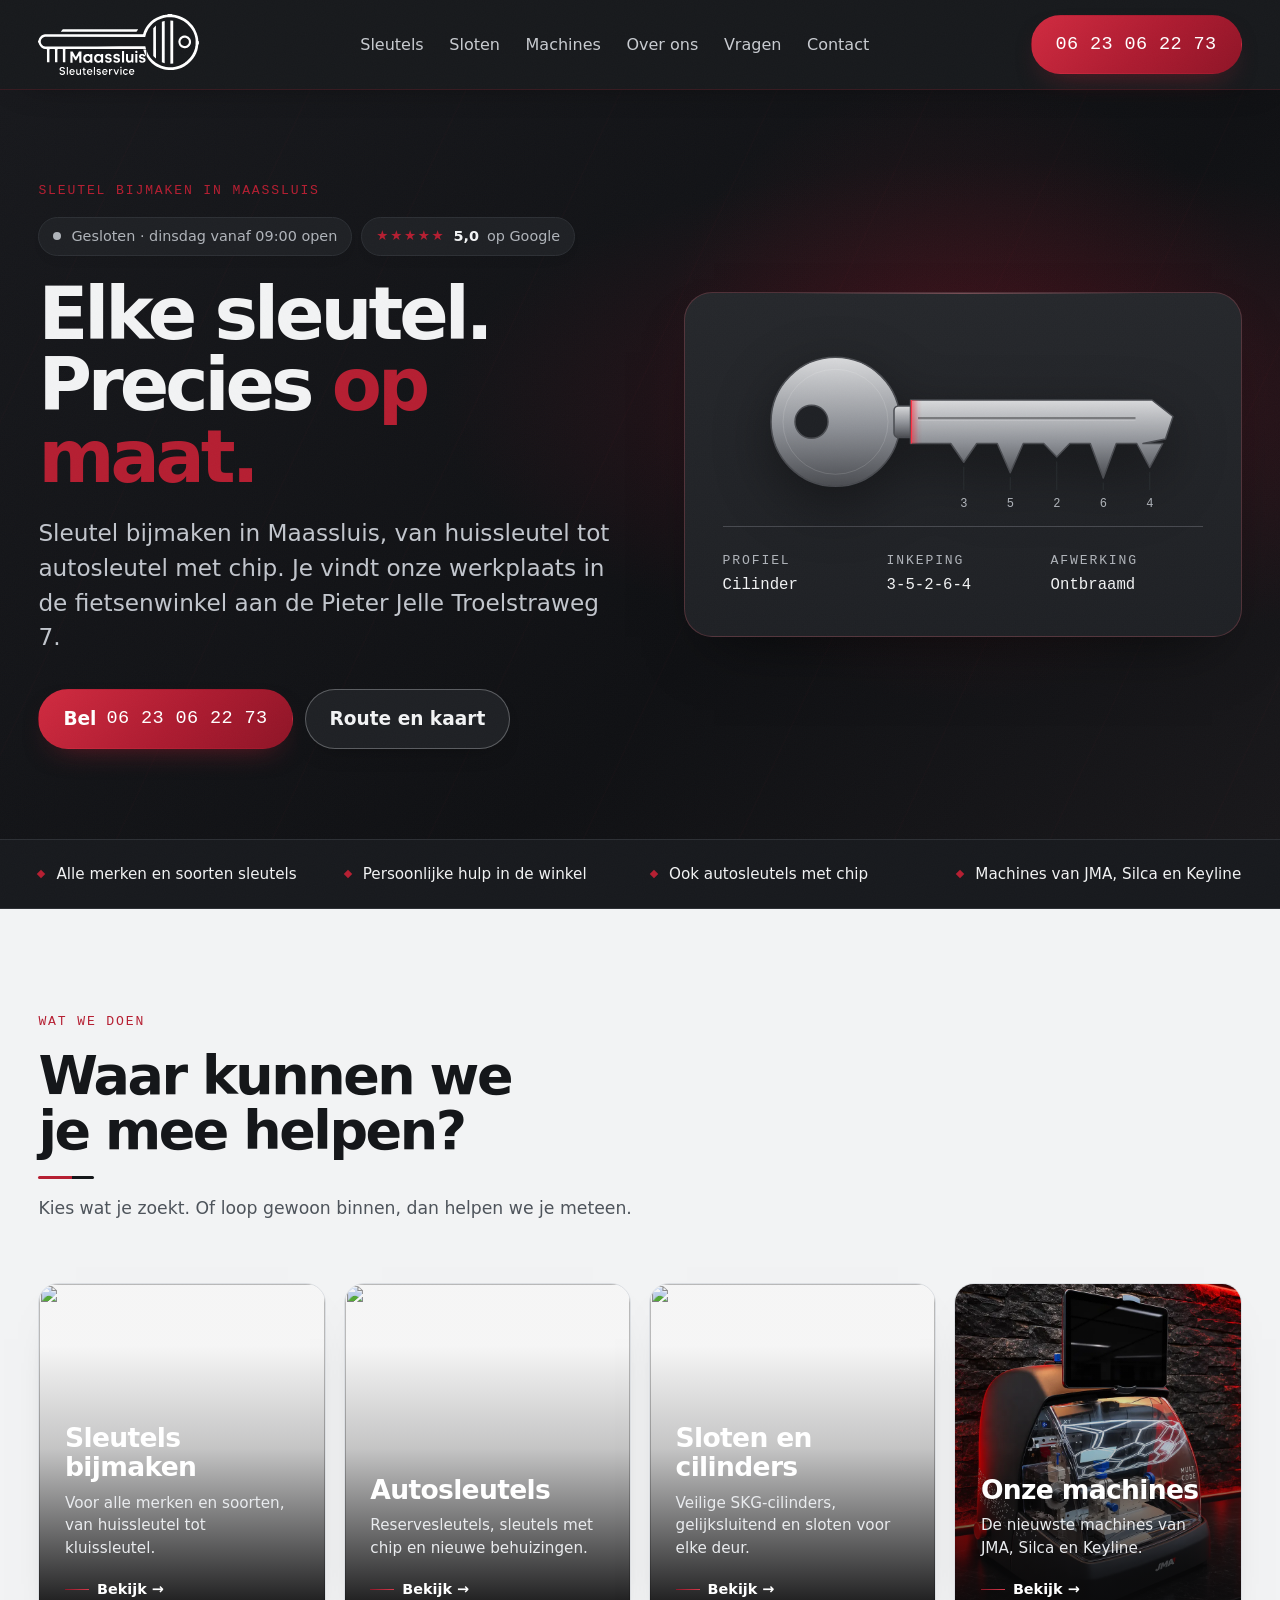
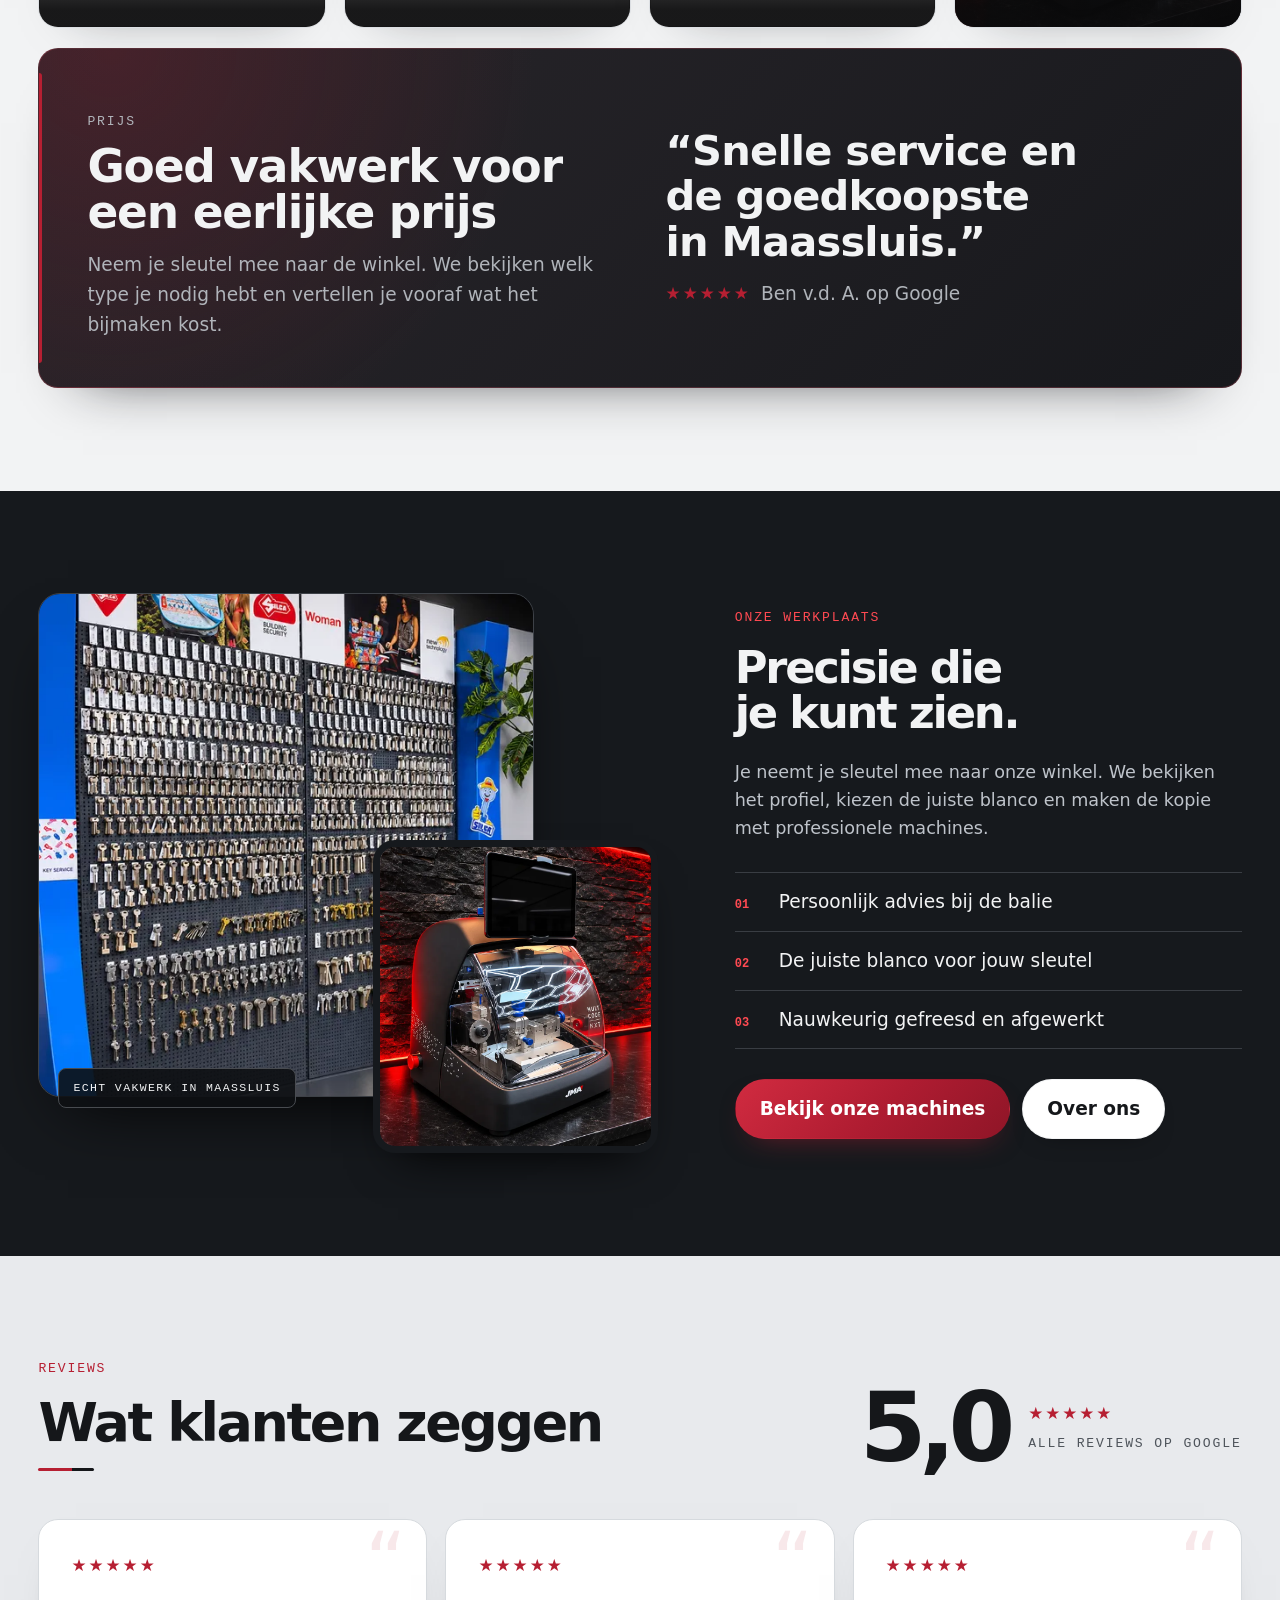
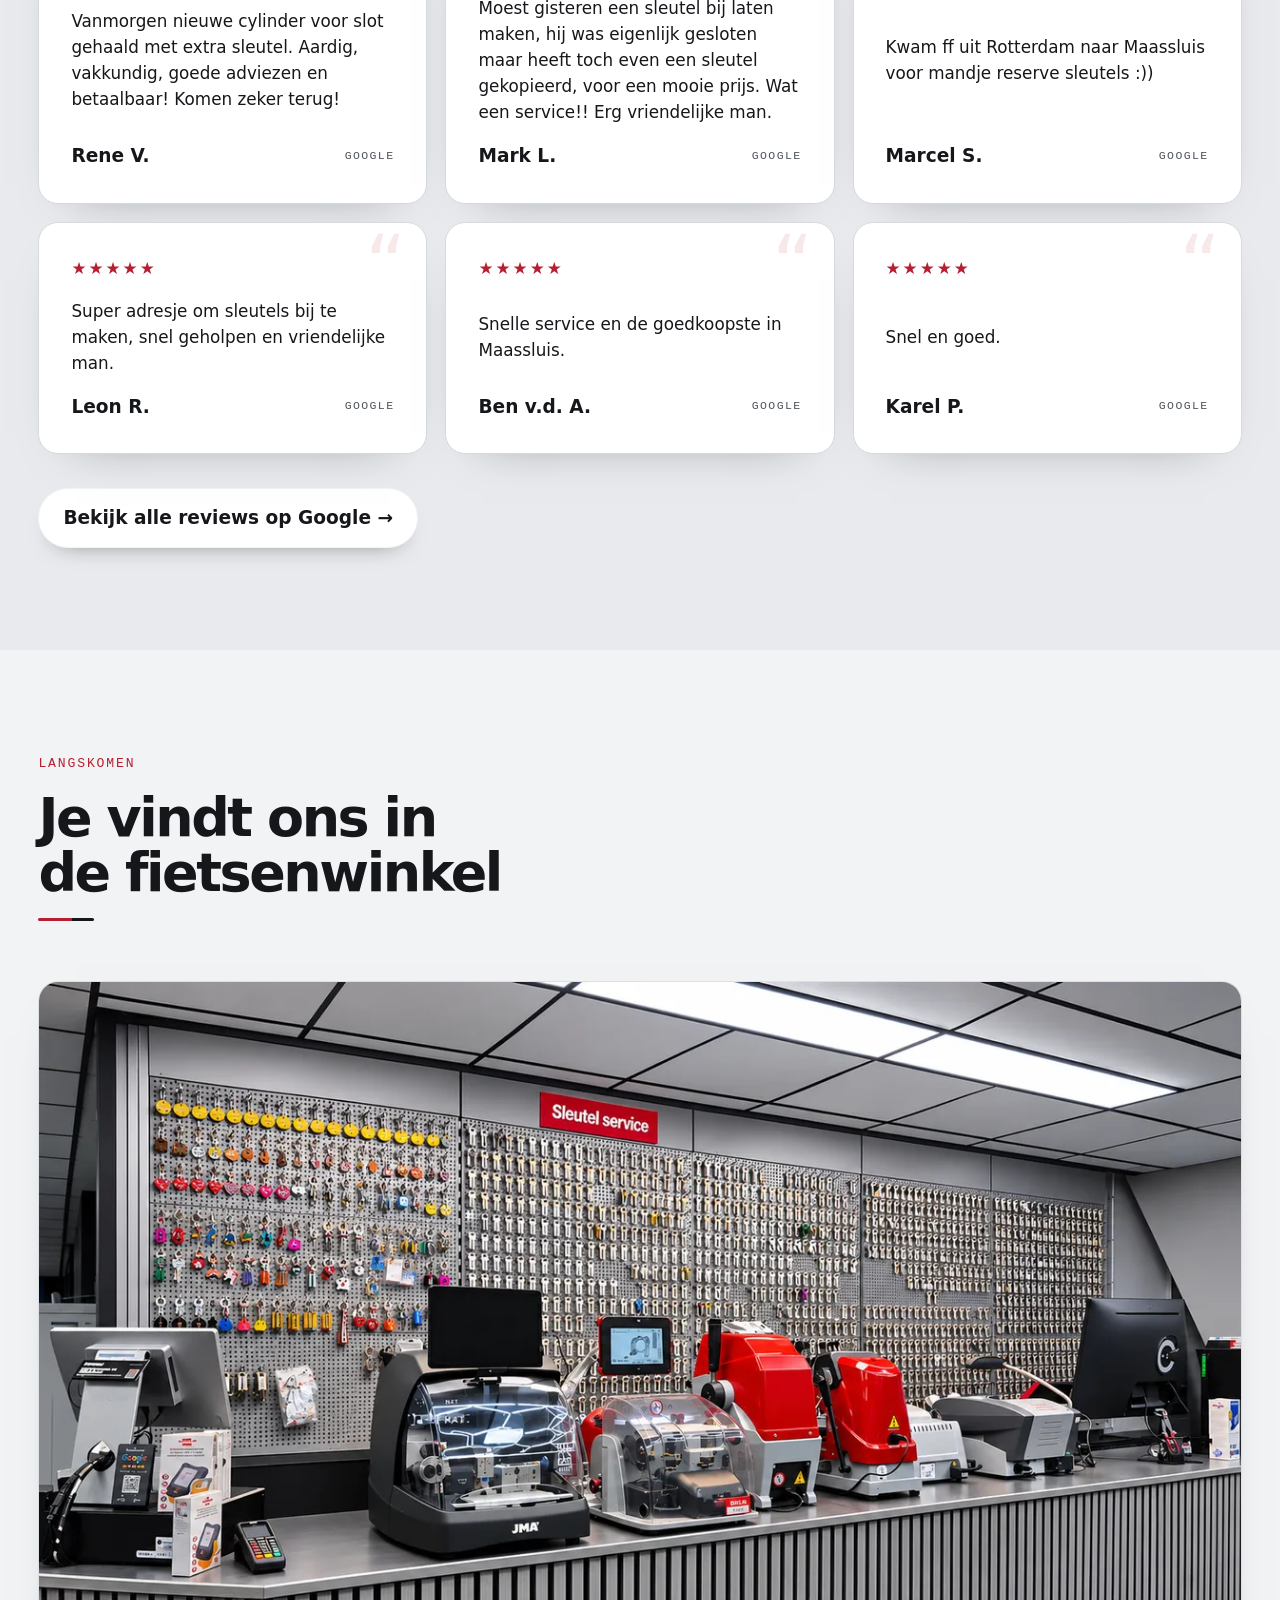
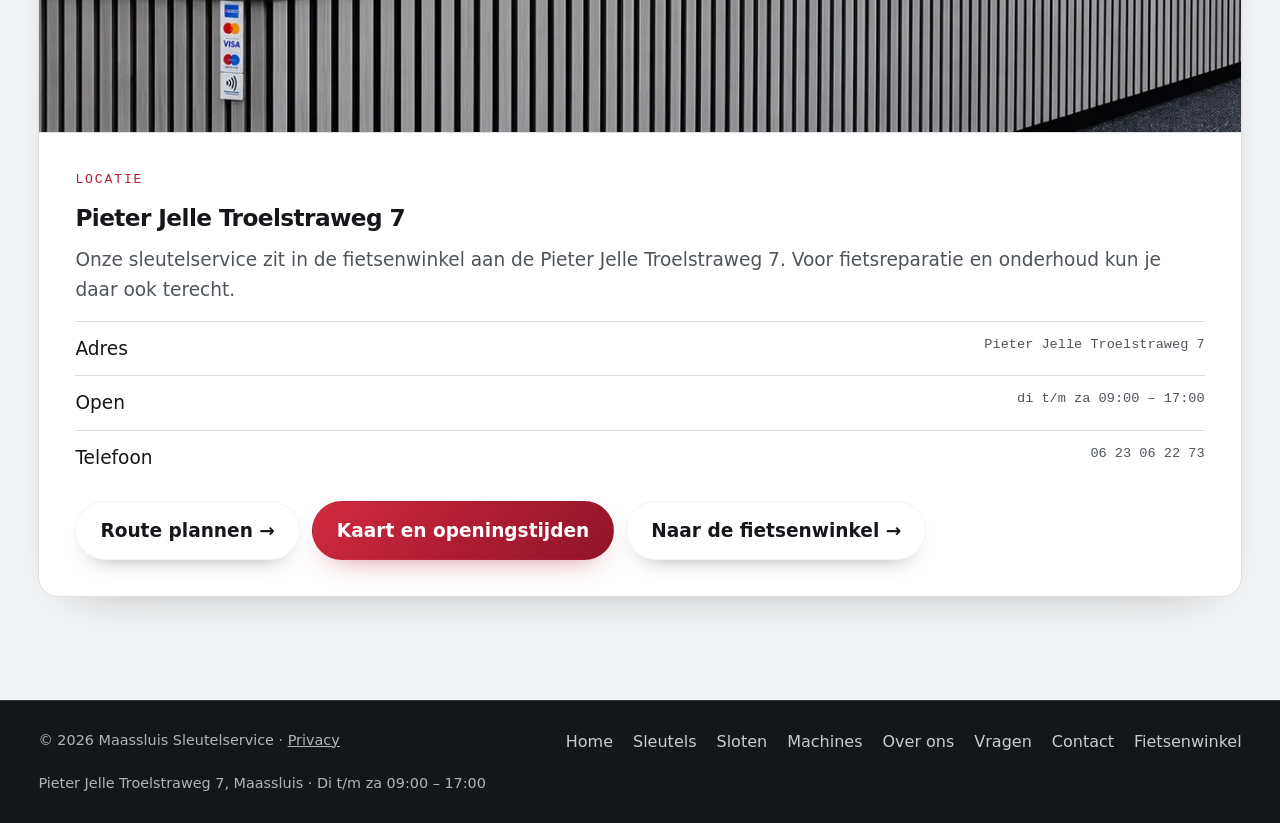
==== index.html @ de489870 "Restore red luxury branding for key service" ====
<!doctype html>
<html lang="nl">
<head>
<meta charset="utf-8">
<meta name="viewport" content="width=device-width, initial-scale=1, viewport-fit=cover">
<title>Sleutel bijmaken in Maassluis | Maassluis Sleutelservice</title>
<meta name="description" content="Sleutel bijmaken in Maassluis? Kom langs voor huis-, fiets- en autosleutels, sloten en cilinders. In de winkel aan de Pieter Jelle Troelstraweg 7, di t/m za 09:00–17:00.">
<link rel="canonical" href="https://maassluissleutelservice.nl/">
<meta name="theme-color" content="#17191d">
<meta http-equiv="Content-Security-Policy" content="default-src 'self'; script-src 'self'; style-src 'self' 'unsafe-inline'; img-src 'self' data:; font-src 'self'; frame-src https://www.google.com https://maps.google.com; connect-src 'self'; object-src 'none'; base-uri 'self'; form-action 'none'">
<meta name="referrer" content="strict-origin-when-cross-origin">
<meta property="og:type" content="website">
<meta property="og:locale" content="nl_NL">
<meta property="og:site_name" content="Maassluis Sleutelservice">
<meta property="og:title" content="Sleutel bijmaken in Maassluis | Maassluis Sleutelservice">
<meta property="og:description" content="Sleutel bijmaken in Maassluis? Kom langs voor huis-, fiets- en autosleutels, sloten en cilinders. In de winkel aan de Pieter Jelle Troelstraweg 7, di t/m za 09:00–17:00.">
<meta property="og:url" content="https://maassluissleutelservice.nl/">
<meta property="og:image" content="https://maassluissleutelservice.nl/assets/og.jpg">
<meta name="twitter:card" content="summary_large_image">
<link rel="icon" type="image/png" href="assets/icon.png">
<link rel="apple-touch-icon" href="assets/icon.png">
<link rel="preload" href="assets/logo-white.svg" as="image">
<link rel="stylesheet" href="fonts/fonts.css">
<style>
:root{padding-top:env(safe-area-inset-top,0px);padding-bottom:env(safe-area-inset-bottom,0px)}
body{margin:0}img{max-width:100%}[hidden]{display:none!important}
/* Layout: donkere showroom — zwart staal, één grote sleutel onder een rode laser als held, rood alleen als detail */
:root{
  --bg:#0a0a0b;          /* zwart */
  --surface:#16171a;     /* donkergrijs */
  --surface-2:#1d1f23;
  --ink:#f2f3f4;         /* wit */
  --muted:#a3a7ad;       /* grijs */
  --line:#2a2c30;
  --silver:#cfd2d6;      /* lichtgrijs */
  --silver-2:#e4e6e9;
  --red:#e8181e;         /* logo-rood */
  --red-glow:rgba(232,24,30,.45);
  --steel-1:#d9dadc; --steel-2:#8d9096; --steel-3:#4a4c51;
  --font-display:"Bricolage Grotesque", "Arial Narrow", system-ui, sans-serif;
  --font-body:"Figtree", system-ui, -apple-system, "Segoe UI", sans-serif;
  --font-mono:"IBM Plex Mono", ui-monospace, "SFMono-Regular", Menlo, monospace;
  --step-0:clamp(1rem,.96rem + .2vw,1.1rem);
  --step-1:clamp(1.2rem,1.1rem + .5vw,1.45rem);
  --step-2:clamp(1.8rem,1.4rem + 1.8vw,2.9rem);
  --step-3:clamp(2.7rem,1.6rem + 5vw,6rem);
  --radius:14px;
  color-scheme:dark;
}
*{box-sizing:border-box}
html{scroll-behavior:smooth}
body{background:var(--bg);color:var(--ink);font-family:var(--font-body);font-size:var(--step-0);line-height:1.6;-webkit-font-smoothing:antialiased}
/* fijne korrel over de hele pagina */
body::after{content:"";position:fixed;inset:0;pointer-events:none;z-index:20;opacity:.05;
  background-image:url("data:image/svg+xml,%3Csvg xmlns='http://www.w3.org/2000/svg' width='160' height='160'%3E%3Cfilter id='n'%3E%3CfeTurbulence type='fractalNoise' baseFrequency='.9' numOctaves='2' stitchTiles='stitch'/%3E%3C/filter%3E%3Crect width='100%25' height='100%25' filter='url(%23n)'/%3E%3C/svg%3E")}
.wrap{max-width:1200px;margin-inline:auto;padding-left:max(16px, env(safe-area-inset-left, 0px));padding-right:max(16px, env(safe-area-inset-right, 0px))}
h1,h2,h3{font-family:var(--font-display);line-height:1.02;text-wrap:balance;margin:0;letter-spacing:-.025em}
p{margin:0}
a{color:inherit}
.label{font-family:var(--font-mono);font-size:.76rem;letter-spacing:.14em;text-transform:uppercase;color:var(--muted)}
.label.red{color:var(--red)}
:focus-visible{outline:2px solid var(--red);outline-offset:3px;border-radius:4px}

/* header */
body::before{content:"";position:fixed;inset:0 0 auto;height:env(safe-area-inset-top, 0px);z-index:10;background:var(--bg)}
header{position:sticky;top:env(safe-area-inset-top, 0px);z-index:9;background:rgba(22,23,26,.86);backdrop-filter:blur(12px);border-bottom:1px solid var(--line)}
.bar{display:flex;align-items:center;justify-content:space-between;gap:16px;padding-block:14px}
.brand{display:flex;align-items:center;gap:12px;text-decoration:none;font-family:var(--font-display);font-weight:800;font-size:1.05rem;letter-spacing:-.01em}
.brand img{height:58px;width:auto;display:block}
@media (max-width:860px){ .brand img{height:46px} }
nav{display:flex;gap:30px;font-weight:500;font-size:.95rem}
nav a{text-decoration:none;color:var(--muted);transition:color .2s}
nav a:hover{color:var(--ink)}
.btn{display:inline-flex;align-items:center;gap:10px;padding:14px 24px;border-radius:999px;font-weight:600;text-decoration:none;border:1px solid transparent;transition:transform .2s ease, box-shadow .2s ease, border-color .2s}
.btn-red{background:var(--red);color:#fff;box-shadow:0 0 0 0 var(--red-glow)}
.btn-red:hover{transform:translateY(-1px);box-shadow:0 8px 30px -6px var(--red-glow)}
.btn-ghost{border-color:var(--line);color:var(--ink)}
.btn-ghost:hover{border-color:var(--ink)}
.phone{font-family:var(--font-mono);font-weight:500;letter-spacing:.02em}
nav a,.btn{white-space:nowrap}
@media (max-width:1100px){ nav{gap:20px;font-size:.9rem} }
@media (max-width:1000px){ nav{display:none} }
@media (max-width:860px){ .bar .btn{display:none} }

/* open/gesloten status */
.status{display:inline-flex;align-items:center;gap:10px;padding:7px 14px;border:1px solid var(--line);border-radius:999px;font-size:.9rem;color:var(--muted);background:var(--surface)}
.status .dot{width:8px;height:8px;border-radius:50%;background:var(--muted)}
.status.open .dot{background:#3ecf6e;box-shadow:0 0 10px rgba(62,207,110,.7)}
.status.open b{color:var(--ink);font-weight:600}

/* hero */
.hero{position:relative;overflow:hidden;padding-block:clamp(48px,7vw,96px) clamp(48px,7vw,96px)}
.hero::before{content:"";position:absolute;inset:-20% -10% auto auto;width:70%;height:120%;pointer-events:none;
  background:radial-gradient(closest-side, rgba(211,32,47,.16), transparent 70%)}
.hero-grid{position:relative;display:grid;grid-template-columns:1fr 1.05fr;gap:clamp(32px,5vw,64px);align-items:center}
.hero h1{font-size:var(--step-3);font-weight:800;margin-top:22px}
.hero h1 .red{color:var(--red)}
.hero h1 .outline{color:transparent;-webkit-text-stroke:1.5px var(--ink)}
.hero p.lead{margin-top:24px;max-width:46ch;color:var(--muted);font-size:var(--step-1);line-height:1.5}
.actions{display:flex;flex-wrap:wrap;gap:12px;margin-top:34px}
.key-stage{position:relative;border-radius:24px;padding:clamp(18px,3vw,32px);min-width:0;
  background:linear-gradient(180deg,var(--surface-2),var(--surface));border:1px solid var(--line)}
.key-stage svg{width:100%;height:auto;display:block}
.key-meta{display:grid;grid-template-columns:repeat(3,1fr);gap:12px;border-top:1px solid var(--line);padding-top:16px;margin-top:8px}
.key-meta div{min-width:0}
.key-meta b{display:block;font-family:var(--font-mono);font-weight:500;font-variant-numeric:tabular-nums;font-size:.98rem}
@media (max-width:1100px){ .hero-grid{grid-template-columns:1fr} }

/* laser */
@media (prefers-reduced-motion:no-preference){
  .laser{animation:sweep 3.6s cubic-bezier(.6,0,.4,1) infinite alternate}
  @keyframes sweep{from{transform:translateX(0)}to{transform:translateX(330px)}}
}

/* marquee-strip */
.strip{border-block:1px solid var(--line);background:var(--surface);overflow:hidden}
.strip ul{list-style:none;margin:0;padding-block:18px;display:grid;grid-template-columns:repeat(auto-fit,minmax(220px,1fr));gap:12px 32px}
.strip li{display:flex;align-items:center;gap:12px;font-weight:500}
.strip li::before{content:"";width:6px;height:6px;background:var(--red);transform:rotate(45deg)}

/* secties */
section.block{padding-block:clamp(72px,10vw,128px)}
section[id],main{scroll-margin-top:80px}
.skip{position:absolute;left:-9999px;top:8px;z-index:30;background:var(--red);color:#fff;padding:10px 16px;border-radius:8px}
.skip:focus{left:max(16px, env(safe-area-inset-left, 0px))}
.chips{display:flex;flex-wrap:wrap;gap:10px}
.chip-rating{display:inline-flex;align-items:center;gap:8px;padding:7px 14px;border:1px solid var(--line);border-radius:999px;font-size:.9rem;color:var(--muted);background:var(--surface);text-decoration:none}
.chip-rating .stars{font-size:.85rem}
.chip-rating b{color:var(--ink);font-weight:600}
.service .body{align-content:start}
.service .shot{display:block;width:100%;height:auto;max-width:100%;aspect-ratio:16/10;object-fit:cover;border-bottom:1px solid var(--line)}
.head{display:grid;gap:16px;max-width:680px;margin-bottom:clamp(36px,5vw,60px)}
.head h2{font-size:var(--step-2);font-weight:800}
.head p{color:var(--muted);max-width:56ch}

.services{display:grid;grid-template-columns:1fr 1fr;gap:20px}
.service{position:relative;background:var(--surface);border:1px solid var(--line);border-radius:var(--radius);overflow:hidden;display:flex;flex-direction:column;min-width:0;transition:border-color .3s}
.service:hover{border-color:#3a3a40}
.service .photo{aspect-ratio:16/10}
.service .body{padding:clamp(24px,3vw,36px);display:grid;gap:16px}
.service h3{font-size:var(--step-1);font-weight:800}
.service ul{list-style:none;margin:0;padding:0;display:grid}
.service li{display:flex;justify-content:space-between;gap:16px;padding-block:12px;border-top:1px solid var(--line)}
.service li span:last-child{font-family:var(--font-mono);font-size:.85rem;color:var(--muted);white-space:nowrap}
@media (max-width:860px){ .services{grid-template-columns:1fr} }

/* fotoplekken */
.photo{position:relative;max-width:100%;display:grid;place-items:center;
  background:repeating-linear-gradient(135deg, transparent 0 16px, rgba(211,32,47,.07) 16px 17px), linear-gradient(160deg,#1c1c20,#111113)}
.photo span{font-family:var(--font-mono);font-size:.72rem;letter-spacing:.14em;text-transform:uppercase;color:var(--muted);background:var(--bg);padding:7px 12px;border-radius:6px;border:1px solid var(--line)}

/* werkwijze */
.steps-wrap{border-block:1px solid var(--line)}
.steps{list-style:none;margin:0;padding:0;display:grid;grid-template-columns:repeat(4,1fr);border-top:1px solid var(--line)}
.steps li{padding:28px 24px 8px 0;display:grid;gap:12px;align-content:start;min-width:0;position:relative}
.steps li::before{content:"";position:absolute;top:-1px;left:0;width:36px;height:2px;background:var(--red)}
.steps .n{font-family:var(--font-display);font-weight:800;font-size:2.4rem;line-height:1;color:transparent;-webkit-text-stroke:1px var(--silver)}
.steps h3{font-size:1.2rem;font-weight:600}
.steps p{color:var(--muted);font-size:.97rem}
@media (max-width:920px){ .steps{grid-template-columns:1fr 1fr} }
@media (max-width:520px){ .steps{grid-template-columns:1fr} }

/* autosleutels */
.auto{margin-top:20px;display:grid;grid-template-columns:1fr 1fr;gap:clamp(24px,4vw,56px);align-items:center;padding:clamp(26px,4vw,48px);border-radius:var(--radius);border:1px solid var(--line);
  background:radial-gradient(120% 140% at 100% 0%, rgba(232,24,30,.16), transparent 55%), var(--surface)}
.auto h3{font-size:var(--step-2);font-weight:800;margin-top:12px}
.auto p{color:var(--muted);margin-top:14px;max-width:46ch}
.auto ul{list-style:none;margin:0;padding:0;display:grid;min-width:0}
.auto li{display:flex;justify-content:space-between;gap:16px;padding-block:13px;border-top:1px solid var(--line)}
.auto li span:last-child{font-family:var(--font-mono);font-size:.85rem;color:var(--muted);white-space:nowrap}
@media (max-width:860px){ .auto{grid-template-columns:1fr} }

/* vragen */
.faq{display:grid;grid-template-columns:1fr 1fr;gap:0 48px;border-top:1px solid var(--line)}
.faq div{padding-block:26px;border-bottom:1px solid var(--line);display:grid;gap:10px;align-content:start;min-width:0}
.faq h3{font-size:1.15rem;font-weight:600;letter-spacing:-.01em}
.faq p{color:var(--muted)}
@media (max-width:860px){ .faq{grid-template-columns:1fr} }

/* soorten */
.kinds{display:grid;grid-template-columns:repeat(3,1fr);gap:16px}
.kind{position:relative;margin:0;border-radius:var(--radius);overflow:hidden;border:1px solid var(--line);background:var(--surface);aspect-ratio:4/5;max-width:100%;min-width:0}
.kind img{position:absolute;inset:0;width:100%;height:100%;object-fit:cover;transition:transform .6s ease}
.kind.kind-white img{object-fit:contain;background:var(--silver-2);padding:12% 12% 38%}
.kind:hover img{transform:scale(1.04)}
.kind::after{content:"";position:absolute;inset:0;background:linear-gradient(180deg, transparent 40%, rgba(10,10,11,.92) 85%)}
.kind figcaption{position:absolute;left:0;right:0;bottom:0;z-index:1;padding:22px;display:grid;gap:6px}
.kind h3{font-size:1.3rem;font-weight:800}
.kind p{color:#d3d6da;font-size:.95rem;line-height:1.5}
@media (max-width:920px){ .kinds{grid-template-columns:1fr 1fr} }
@media (max-width:520px){ .kinds{grid-template-columns:1fr} }

.sub{font-size:1.25rem;font-weight:800;margin:clamp(28px,4vw,44px) 0 16px}
.tiles{display:grid;grid-template-columns:repeat(4,1fr);gap:14px}
.tile{margin:0;border:1px solid var(--line);border-radius:var(--radius);overflow:hidden;background:var(--surface);display:flex;flex-direction:column;min-width:0;transition:border-color .3s, transform .3s}
.tile:hover{border-color:var(--red);transform:translateY(-3px)}
.tile .ph{position:relative;overflow:hidden;background:var(--silver-2);aspect-ratio:4/3;max-width:100%}
.tile .ph img{position:absolute;inset:8%;width:84%;height:84%;object-fit:contain;mix-blend-mode:multiply}
.tile figcaption{padding:16px 18px 18px;display:grid;gap:6px}
.tile h4{margin:0;font-family:var(--font-display);font-size:1.05rem;font-weight:800;letter-spacing:-.01em}
.tile p{color:var(--muted);font-size:.9rem;line-height:1.45}
.carbrands{color:var(--muted);margin-top:14px}
.kinds.two{grid-template-columns:1fr;margin-top:clamp(28px,4vw,44px)}
.kinds.two .kind{aspect-ratio:21/8}
.kinds.two .kind img{object-position:50% 60%}
@media (max-width:920px){ .tiles{grid-template-columns:1fr 1fr} }
@media (max-width:600px){ .kinds.two{grid-template-columns:1fr} .kinds.two .kind{aspect-ratio:4/3} }

/* sloten */
.info3{display:grid;grid-template-columns:repeat(3,1fr);gap:16px}
.info3>div{background:var(--surface);border:1px solid var(--line);border-radius:var(--radius);padding:clamp(22px,3vw,30px);display:grid;gap:10px;align-content:start;min-width:0}
.info3 h3{font-size:1.35rem;font-weight:800}
.info3 p:not(.label){color:var(--muted);font-size:.97rem}
@media (max-width:920px){ .info3{grid-template-columns:1fr} }

/* afwisseling zwart / donkergrijs, met lichtgrijs en rood als accent */
.g{--bg:#16171a;--surface:#202226;--line:#30333a;background:var(--bg)}
.strip.g{border-color:var(--line)}
.strip li{color:var(--silver)}
.g .tile,.g .review,.g .kind,.g .faq div{border-color:var(--line)}
.head h2::after{content:"";display:block;width:56px;height:3px;margin-top:18px;background:linear-gradient(90deg,var(--red) 0 60%,var(--silver) 60% 100%);border-radius:2px}
footer{background:var(--bg)}

/* merken */
.brands{margin-top:20px;display:grid;grid-template-columns:1fr 1fr;gap:clamp(24px,4vw,56px);align-items:center;padding:clamp(26px,4vw,48px);border-radius:var(--radius);border:1px solid var(--line);background:var(--surface)}
.brands h3{font-size:var(--step-2);font-weight:800;margin-top:12px}
.brands p{color:var(--muted);margin-top:14px;max-width:48ch}
.brands ul{list-style:none;margin:0;padding:0;display:flex;flex-wrap:wrap;gap:10px;min-width:0}
.brands li{padding:9px 16px;border-radius:999px;font-family:var(--font-display);font-weight:600;letter-spacing:-.01em;background:var(--silver);color:#121416}
.brands li:last-child{background:transparent;color:var(--muted);border:1px dashed var(--muted)}
@media (max-width:860px){ .brands{grid-template-columns:1fr} }

/* prijs */
.price{margin-top:20px;display:grid;grid-template-columns:1fr 1fr;gap:clamp(24px,4vw,56px);align-items:center;padding:clamp(26px,4vw,48px);border-radius:var(--radius);border:1px solid var(--red);background:linear-gradient(135deg, rgba(232,24,30,.14), transparent 60%), var(--surface)}
.price h3{font-size:var(--step-2);font-weight:800;margin-top:12px}
.price p{color:var(--muted);margin-top:14px;max-width:46ch}
.price figure{margin:0;display:grid;gap:14px}
.price blockquote{margin:0;font-family:var(--font-display);font-weight:800;font-size:clamp(1.6rem,1.1rem + 2vw,2.6rem);line-height:1.1;letter-spacing:-.02em;text-wrap:balance}
.price figcaption{color:var(--muted);display:flex;gap:10px;align-items:center}
@media (max-width:860px){ .price{grid-template-columns:1fr} }

/* over ons */
.about{display:grid;grid-template-columns:1fr 1.3fr;gap:clamp(28px,5vw,72px);align-items:start}
.about-text{display:grid;gap:16px;color:#d3d6da;font-size:1.08rem;max-width:62ch}
.facts{grid-column:1 / -1;margin:clamp(12px,2vw,24px) 0 0;display:grid;grid-template-columns:repeat(3,1fr);border-top:1px solid var(--line)}
.facts div{padding:24px 24px 0 0;display:grid;gap:4px;min-width:0}
.facts dt{font-family:var(--font-mono);font-size:.76rem;letter-spacing:.14em;text-transform:uppercase;color:var(--red)}
.facts dd{margin:0;font-family:var(--font-display);font-weight:800;font-size:clamp(2rem,1.4rem + 2.4vw,3.4rem);line-height:1;letter-spacing:-.03em}
.facts dd.sub{font-family:var(--font-body);font-weight:400;font-size:.95rem;color:var(--muted);letter-spacing:0}
@media (max-width:860px){ .about{grid-template-columns:1fr} .facts{grid-template-columns:1fr} }

/* machines */
.machines{display:grid;grid-template-columns:repeat(4,1fr);gap:16px}
.machine{margin:0;background:var(--surface);border:1px solid var(--line);border-radius:var(--radius);overflow:hidden;display:flex;flex-direction:column;min-width:0;transition:border-color .3s, transform .3s}
.machine:hover{border-color:var(--red);transform:translateY(-3px)}
.machine img{display:block;width:100%;height:auto;max-width:100%;aspect-ratio:4/5;object-fit:cover}
.machine figcaption{padding:20px 20px 22px;display:grid;gap:8px}
.machine h3{font-size:1.15rem;font-weight:800}
.machine p{color:var(--muted);font-size:.95rem;line-height:1.5}
@media (max-width:1000px){ .machines{grid-template-columns:1fr 1fr} }
@media (max-width:480px){ .machines{grid-template-columns:1fr} }

/* machines + werkplaats (oud) */
.gallery{display:grid;grid-template-columns:2fr 1fr;grid-template-rows:1fr 1fr;gap:16px;height:clamp(340px,50vw,600px)}
.gallery .photo{border-radius:var(--radius);height:100%;border:1px solid var(--line)}
.gallery .photo:first-child{grid-row:1 / 3}
.machine-note{display:flex;flex-wrap:wrap;gap:12px 40px;margin-top:28px;padding-top:22px;border-top:1px solid var(--line)}
.machine-note div{display:grid;gap:4px}
.machine-note b{font-family:var(--font-display);font-weight:600;font-size:1.1rem}
@media (max-width:640px){ .gallery{grid-template-columns:1fr;grid-template-rows:none;height:auto} .gallery .photo{aspect-ratio:4/3;height:auto} .gallery .photo:first-child{grid-row:auto} }

/* reviews */
.reviews-top{display:flex;flex-wrap:wrap;align-items:end;justify-content:space-between;gap:24px;margin-bottom:clamp(32px,4vw,48px)}
.score{display:flex;align-items:center;gap:20px}
.score .num{font-family:var(--font-display);font-weight:800;font-size:clamp(3.5rem,2rem + 6vw,6rem);line-height:.9;letter-spacing:-.04em}
.stars{color:var(--red);letter-spacing:.12em;font-size:1.05rem}
.reviews{display:grid;grid-template-columns:repeat(3,1fr);gap:16px}
.review{background:var(--surface);border:1px solid var(--line);border-radius:var(--radius);padding:26px;display:grid;gap:16px;align-content:space-between;min-width:0}
.review blockquote{margin:0;font-size:1.05rem;line-height:1.55}
.review footer{border:0;display:flex;justify-content:space-between;align-items:center;gap:12px}
.review cite{font-style:normal;font-weight:600}
.review .src{font-family:var(--font-mono);font-size:.72rem;letter-spacing:.12em;text-transform:uppercase;color:var(--muted)}
@media (max-width:920px){ .reviews{grid-template-columns:1fr 1fr} }
@media (max-width:600px){ .reviews{grid-template-columns:1fr} }

/* kaart */
.map{position:relative;margin-top:20px;border-radius:var(--radius);overflow:hidden;border:1px solid var(--line);height:clamp(300px,40vw,440px);max-width:100%;background:#111113}
.map svg.art{position:absolute;inset:0;width:100%;height:100%}
.map iframe{position:absolute;inset:0;width:100%;height:100%;border:0;filter:invert(.92) hue-rotate(180deg) grayscale(.6) contrast(.9)}
.map .overlay{position:absolute;left:20px;bottom:20px;right:20px;display:flex;flex-wrap:wrap;align-items:center;justify-content:space-between;gap:14px;padding:16px 18px;border-radius:12px;background:rgba(10,10,11,.86);backdrop-filter:blur(8px);border:1px solid var(--line)}
.map .overlay b{display:block;font-family:var(--font-display);font-size:1.1rem}
.map .overlay small{color:var(--muted)}
.map.loaded .overlay,.map.loaded svg.art{display:none}

/* contact */
.contact{display:grid;grid-template-columns:1.2fr 1fr;gap:20px}
.panel{background:var(--surface);border:1px solid var(--line);border-radius:var(--radius);padding:clamp(26px,3.5vw,42px);display:grid;gap:24px;align-content:start;min-width:0}
.panel h3{font-size:var(--step-2);font-weight:800}
.row{display:grid;gap:4px}
.row .v{font-size:var(--step-1);font-weight:600}
.row .v.mono{font-family:var(--font-mono);font-weight:500}
.hours{width:100%;border-collapse:collapse;font-variant-numeric:tabular-nums}
.hours td{padding-block:11px;border-top:1px solid var(--line)}
.hours td:last-child{text-align:right;font-family:var(--font-mono);font-size:.92rem}
.hours tr.closed td{color:var(--muted)}
.hours tr.today td:first-child{color:var(--red);font-weight:600}
@media (max-width:860px){ .contact{grid-template-columns:1fr} }

/* grote slotregel */
.big{padding-block:clamp(56px,8vw,96px);border-top:1px solid var(--line);overflow:hidden}
.big p{font-family:var(--font-display);font-weight:800;font-size:clamp(2.2rem,1rem + 6vw,6.5rem);line-height:.95;letter-spacing:-.035em;text-wrap:balance}
.big p span{color:var(--red)}

footer{border-top:1px solid var(--line)}
footer .wrap{padding-block:28px 100px;display:flex;flex-wrap:wrap;gap:12px 32px;justify-content:space-between;color:var(--muted);font-size:.9rem}
@media (min-width:861px){ footer .wrap{padding-block:28px} }

/* mobiele belbalk */
.callbar{display:none}
@media (max-width:860px){
  .callbar{display:flex;position:fixed;left:0;right:0;bottom:0;z-index:9;gap:10px;
    padding:12px max(16px, env(safe-area-inset-right, 0px)) calc(12px + env(safe-area-inset-bottom, 0px)) max(16px, env(safe-area-inset-left, 0px));
    background:rgba(10,10,11,.9);backdrop-filter:blur(12px);border-top:1px solid var(--line)}
  .callbar .btn{flex:1;justify-content:center}
}
@media (prefers-reduced-motion:reduce){ *{transition:none!important;animation:none!important} html{scroll-behavior:auto} }

/* meerdere pagina's */
nav a.on{color:var(--ink);box-shadow:inset 0 -2px 0 var(--red);padding-bottom:4px}
.head h1{font-size:clamp(2.4rem,1.5rem + 3.6vw,4.4rem);font-weight:800}
.head h1::after{content:"";display:block;width:56px;height:3px;margin-top:20px;background:linear-gradient(90deg,var(--red) 0 60%,var(--silver) 60% 100%);border-radius:2px}
.crumbs{font-family:var(--font-mono);font-size:.76rem;letter-spacing:.12em;text-transform:uppercase;color:var(--muted)}
.crumbs a{color:var(--muted);text-decoration:none}.crumbs a:hover{color:var(--ink)}
.kinds.four{grid-template-columns:repeat(4,1fr)}
.kinds a{color:inherit;text-decoration:none;display:block}
.kinds a .kind{height:100%}
.kind .go{display:inline-flex;gap:8px;margin-top:8px;color:var(--red);font-weight:600}
@media (max-width:1000px){ .kinds.four{grid-template-columns:1fr 1fr} }
@media (max-width:520px){ .kinds.four{grid-template-columns:1fr} }
.teaser{display:grid;grid-template-columns:1.2fr 1fr;gap:20px}
@media (max-width:860px){ .teaser{grid-template-columns:1fr} }
.footnav{display:flex;flex-wrap:wrap;gap:8px 20px}
.footnav a{color:var(--muted);text-decoration:none}.footnav a:hover{color:var(--ink)}
.map{margin-top:0}

/* menu op telefoon */
.mnav{display:none;position:static}
.mnav summary{list-style:none;cursor:pointer;display:inline-flex;align-items:center;gap:10px;padding:11px 16px;border:1px solid var(--line);border-radius:999px;font-weight:600;color:var(--ink);background:var(--surface)}
.mnav summary::-webkit-details-marker{display:none}
.mnav summary i{display:grid;gap:4px;width:18px}
.mnav summary i b{display:block;height:2px;background:var(--ink);border-radius:2px}
.mnav summary i b:nth-child(2){background:var(--red)}
.mnav[open] summary{border-color:var(--red)}
.mnav-panel{position:absolute;left:0;right:0;top:100%;background:var(--surface);border-bottom:1px solid var(--line);box-shadow:0 20px 40px rgba(0,0,0,.5);
  padding:8px max(16px, env(safe-area-inset-right, 0px)) 18px max(16px, env(safe-area-inset-left, 0px));display:grid}
.mnav-panel a{display:flex;justify-content:space-between;align-items:center;padding:16px 4px;border-bottom:1px solid var(--line);color:var(--ink);text-decoration:none;font-family:var(--font-display);font-weight:800;font-size:1.35rem;letter-spacing:-.01em}
.mnav-panel a::after{content:"→";color:var(--red);font-family:var(--font-body)}
.mnav-panel a.on{color:var(--red);box-shadow:none;padding-bottom:16px}
.mnav-panel .btn{margin-top:16px;justify-content:center;font-size:1rem;font-family:var(--font-body);font-weight:600;border:0}
.mnav-panel .btn::after{content:none}
@media (max-width:1000px){ .mnav{display:block} }
header{position:sticky}

/* ===== licht thema: helder, rustig en goed leesbaar ===== */
:root{--bg:#f6f7f8;--surface:#ffffff;--surface-2:#eef0f2;--ink:#15171a;--muted:#4e545b;--line:#dcdfe3;--silver:#c3c8ce;--silver-2:#eceef0;
  --step-0:clamp(1.06rem,1rem + .25vw,1.16rem);color-scheme:light}
body::after{opacity:.02}
header{background:rgba(255,255,255,.95);box-shadow:0 1px 0 var(--line)}
nav{font-size:1rem}
nav a{color:#3b4046}
.label{font-size:.82rem}
.g{--bg:#eceef1;--surface:#ffffff;--line:#d6dade}
.strip li{color:var(--ink)}
.head h2::after,.head h1::after{background:linear-gradient(90deg,var(--red) 0 60%,var(--ink) 60% 100%)}
.hero h1 .outline{color:var(--ink);-webkit-text-stroke:0}
.hero::before{background:radial-gradient(closest-side, rgba(232,24,30,.09), transparent 70%)}
.key-stage{background:linear-gradient(180deg,#ffffff,#eef0f2)}
.steps .n{-webkit-text-stroke:1.2px #8a9097}
.about-text{color:var(--ink)}
.service:hover{border-color:#b9bec4}
.kind figcaption{color:#fff}
.kind p{color:#e9ebee}
.tile,.service,.review,.panel,.info3>div,.machine,.auto,.brands,.price,.key-stage,.status,.chip-rating{box-shadow:0 1px 2px rgba(20,24,28,.05),0 6px 18px -10px rgba(20,24,28,.12)}
.tile p,.facts dd.sub,.steps p,.info3 p:not(.label){font-size:1rem}
.btn-ghost{border-color:#c3c8ce;background:var(--surface)}
.price{background:linear-gradient(135deg, rgba(232,24,30,.06), transparent 60%), var(--surface)}
.auto{background:radial-gradient(120% 140% at 100% 0%, rgba(232,24,30,.06), transparent 55%), var(--surface)}
.brands li{background:var(--silver-2)}
.map .overlay{color:#fff}
.map .overlay small{color:#c9cdd2}
.map iframe{filter:none}
.callbar{background:rgba(255,255,255,.97)}
.mnav-panel{box-shadow:0 20px 40px rgba(20,24,28,.15)}
.mnav summary i b{background:var(--ink)}
.dark{--bg:#16181b;--surface:#1f2125;--ink:#f2f3f4;--muted:#b0b4ba;--line:#2d3035;background:var(--bg);color:var(--ink)}
.review footer{background:none}
.dark .head h2::after{background:linear-gradient(90deg,var(--red) 0 60%,var(--ink) 60% 100%)}

/* ===== donkere accenten ===== */
body::before{background:#16181b}
header.dark{background:rgba(22,24,27,.97);box-shadow:none;border-bottom:1px solid #2d3035}
.dark nav a{color:#c9ccd1}
.dark nav a:hover,.dark nav a.on{color:#fff}
.dark .mnav summary i b{background:#fff}
.dark .mnav summary i b:nth-child(2){background:var(--red)}
.hero.dark{--surface-2:#26282c}
.hero.dark .key-stage{background:linear-gradient(180deg,var(--surface-2),var(--surface));box-shadow:0 30px 60px -30px rgba(0,0,0,.6)}
.hero.dark::before{background:radial-gradient(closest-side, rgba(232,24,30,.2), transparent 70%)}
.strip.dark{border-color:#2d3035}
.strip.dark li{color:var(--ink)}
.price.dark{border-color:var(--red)}
.price.dark p,.price.dark figcaption{color:var(--muted)}
.tile figcaption,.machine figcaption{background:#16181b;color:#f2f3f4;flex:1}
.tile p,.machine p{color:#b8bcc2}
.tile h4,.machine h3{color:#fff}
.tile,.machine{border-color:#16181b}
.info3>div{border-top:3px solid var(--red)}
.steps-wrap.dark{border:0}
</style>
<link rel="stylesheet" href="assets/polish.css?v=20261119-red">
</head>
<body>

<a class="skip" href="#inhoud">Naar de inhoud</a>
<header class="dark">
  <div class="wrap bar">
    <a class="brand" href="/" aria-label="Maassluis Sleutelservice, naar de homepage">
      <img src="assets/logo-white.svg" alt="Maassluis Sleutelservice" width="316" height="120">
    </a>
    <nav aria-label="Hoofdmenu">
      <a href="/sleutels.html">Sleutels</a>
      <a href="/sloten.html">Sloten</a>
      <a href="/machines.html">Machines</a>
      <a href="/over-ons.html">Over ons</a>
      <a href="/vragen.html">Vragen</a>
      <a href="/contact.html">Contact</a>
    </nav>
    <details class="mnav"><summary aria-label="Menu openen"><i><b></b><b></b><b></b></i>Menu</summary><nav class="mnav-panel" aria-label="Menu"><a href="/" class="on" aria-current="page">Home</a><a href="/sleutels.html">Sleutels</a><a href="/sloten.html">Sloten</a><a href="/machines.html">Machines</a><a href="/over-ons.html">Over ons</a><a href="/vragen.html">Vragen</a><a href="/contact.html">Contact</a></nav></details>
    <a class="btn btn-red" href="tel:+31623062273"><span class="phone">06 23 06 22 73</span></a>
  </div>
</header>

<main id="inhoud">
  <section class="hero dark">
    <div class="wrap hero-grid">
      <div>
        <p class="label red" style="margin-bottom:16px">Sleutel bijmaken in Maassluis</p>
        <div class="chips">
          <span class="status" id="status"><span class="dot"></span><span id="status-text">Di t/m za 09:00 – 17:00</span></span>
          <a class="chip-rating" href="#reviews"><span class="stars" aria-hidden="true">★★★★★</span><b>5,0</b> op Google</a>
        </div>
        <h1>Elke sleutel.<br><span class="outline">Precies</span> <span class="red">op maat.</span></h1>
        <p class="lead">Sleutel bijmaken in Maassluis, van huissleutel tot autosleutel met chip. Je vindt onze werkplaats in de fietsenwinkel aan de Pieter Jelle Troelstraweg 7.</p>
        <div class="actions">
          <a class="btn btn-red" href="tel:+31623062273">Bel <span class="phone">06 23 06 22 73</span></a>
          <a class="btn btn-ghost" href="/contact.html">Route en kaart</a>
        </div>
      </div>

      <figure class="key-stage" style="margin:0">
        <svg id="key" viewBox="0 0 640 250" role="img" aria-label="Sleutel met inkepingspatroon 3-5-2-6-4 onder een rode laser"></svg>
        <div class="key-meta">
          <div><span class="label">Profiel</span><b>Cilinder</b></div>
          <div><span class="label">Inkeping</span><b>3-5-2-6-4</b></div>
          <div><span class="label">Afwerking</span><b>Ontbraamd</b></div>
        </div>
      </figure>
    </div>
  </section>

  <div class="strip dark">
    <ul class="wrap">
      <li>Alle merken en soorten sleutels</li>
      <li>Persoonlijke hulp in de winkel</li>
      <li>Ook autosleutels met chip</li>
      <li>Machines van JMA, Silca en Keyline</li>
    </ul>
  </div>

  <section class="block" id="aanbod">
    <div class="wrap">
      <div class="head">
        <p class="label red">Wat we doen</p>
        <h2>Waar kunnen we je mee helpen?</h2>
        <p>Kies wat je zoekt. Of loop gewoon binnen, dan helpen we je meteen.</p>
      </div>
      <div class="kinds four">
        <a href="/sleutels.html"><figure class="kind"><img src="assets/ext/woonsleutels.jpg" alt="" loading="lazy"><figcaption><h3>Sleutels bijmaken</h3><p>Voor alle merken en soorten, van huissleutel tot kluissleutel.</p><span class="go">Bekijk →</span></figcaption></figure></a>
        <a href="/sleutels.html#autosleutels"><figure class="kind"><img src="assets/ext/autosleutels.jpg" alt="" loading="lazy"><figcaption><h3>Autosleutels</h3><p>Reservesleutels, sleutels met chip en nieuwe behuizingen.</p><span class="go">Bekijk →</span></figcaption></figure></a>
        <a href="/sloten.html"><figure class="kind"><img src="assets/ext/speciaal.jpg" alt="" loading="lazy"><figcaption><h3>Sloten en cilinders</h3><p>Veilige SKG-cilinders, gelijksluitend en sloten voor elke deur.</p><span class="go">Bekijk →</span></figcaption></figure></a>
        <a href="/machines.html"><figure class="kind"><img src="assets/jma.webp" alt="" loading="lazy"><figcaption><h3>Onze machines</h3><p>De nieuwste machines van JMA, Silca en Keyline.</p><span class="go">Bekijk →</span></figcaption></figure></a>
      </div>
      <div class="price dark">
        <div>
          <p class="label red">Prijs</p>
          <h3>Goed vakwerk voor een eerlijke prijs</h3>
          <p>Neem je sleutel mee naar de winkel. We bekijken welk type je nodig hebt en vertellen je vooraf wat het bijmaken kost.</p>
        </div>
        <figure>
          <blockquote>&ldquo;Snelle service en de goedkoopste in Maassluis.&rdquo;</blockquote>
          <figcaption><span class="stars" aria-label="5 sterren">★★★★★</span> Ben v.d. A. op Google</figcaption>
        </figure>
      </div>
    </div>
  </section>

  <section class="block atelier" id="vakmanschap">
    <div class="wrap atelier-grid">
      <div class="atelier-visual">
        <img class="atelier-main" src="assets/sleutelwand.webp" alt="Sleutelwand met honderden sleutelblanco's in onze winkel" loading="lazy" width="563" height="1000">
        <img class="atelier-inset" src="assets/jma.webp" alt="Professionele JMA-sleutelmachine aan onze balie" loading="lazy" width="1000" height="1094">
        <span class="atelier-tag">Echt vakwerk in Maassluis</span>
      </div>
      <div class="atelier-copy">
        <p class="label red">Onze werkplaats</p>
        <h2>Precisie die je kunt zien.</h2>
        <p>Je neemt je sleutel mee naar onze winkel. We bekijken het profiel, kiezen de juiste blanco en maken de kopie met professionele machines.</p>
        <ol class="atelier-points">
          <li><b>01</b><span>Persoonlijk advies bij de balie</span></li>
          <li><b>02</b><span>De juiste blanco voor jouw sleutel</span></li>
          <li><b>03</b><span>Nauwkeurig gefreesd en afgewerkt</span></li>
        </ol>
        <div class="actions"><a class="btn btn-red" href="/machines.html">Bekijk onze machines</a><a class="btn btn-ghost" href="/over-ons.html">Over ons</a></div>
      </div>
    </div>
  </section>

  <section class="block g" id="reviews">
    <div class="wrap">
      <div class="reviews-top">
        <div class="head" style="margin-bottom:0">
          <p class="label red">Reviews</p>
          <h2>Wat klanten zeggen</h2>
        </div>
        <div class="score">
          <span class="num">5,0</span>
          <div><div class="stars" aria-label="5 van 5 sterren">★★★★★</div><span class="label">Alle reviews op Google</span></div>
        </div>
      </div>
      <div class="reviews">
        <figure class="review" style="margin:0"><div class="stars" aria-label="5 sterren">★★★★★</div><blockquote>Vanmorgen nieuwe cylinder voor slot gehaald met extra sleutel. Aardig, vakkundig, goede adviezen en betaalbaar! Komen zeker terug!</blockquote><footer><cite>Rene V.</cite><span class="src">Google</span></footer></figure>
        <figure class="review" style="margin:0"><div class="stars" aria-label="5 sterren">★★★★★</div><blockquote>Moest gisteren een sleutel bij laten maken, hij was eigenlijk gesloten maar heeft toch even een sleutel gekopieerd, voor een mooie prijs. Wat een service!! Erg vriendelijke man.</blockquote><footer><cite>Mark L.</cite><span class="src">Google</span></footer></figure>
        <figure class="review" style="margin:0"><div class="stars" aria-label="5 sterren">★★★★★</div><blockquote>Kwam ff uit Rotterdam naar Maassluis voor mandje reserve sleutels :))</blockquote><footer><cite>Marcel S.</cite><span class="src">Google</span></footer></figure>
        <figure class="review" style="margin:0"><div class="stars" aria-label="5 sterren">★★★★★</div><blockquote>Super adresje om sleutels bij te maken, snel geholpen en vriendelijke man.</blockquote><footer><cite>Leon R.</cite><span class="src">Google</span></footer></figure>
        <figure class="review" style="margin:0"><div class="stars" aria-label="5 sterren">★★★★★</div><blockquote>Snelle service en de goedkoopste in Maassluis.</blockquote><footer><cite>Ben v.d. A.</cite><span class="src">Google</span></footer></figure>
        <figure class="review" style="margin:0"><div class="stars" aria-label="5 sterren">★★★★★</div><blockquote>Snel en goed.</blockquote><footer><cite>Karel P.</cite><span class="src">Google</span></footer></figure>
      </div>
      <div class="actions"><a class="btn btn-ghost" href="https://www.google.com/search?q=Maassluis+Sleutelservice" target="_blank" rel="noopener">Bekijk alle reviews op Google →</a></div>
    </div>
  </section>

  <section class="block" id="bezoek">
    <div class="wrap">
      <div class="head">
        <p class="label red">Langskomen</p>
        <h2>Je vindt ons in de fietsenwinkel</h2>
      </div>
      <div class="teaser" style="grid-template-columns:1fr">
        <article class="service" style="margin:0">
          <img class="shot" src="assets/balie.webp" alt="De sleutelbalie met alle sleutelmachines" loading="lazy" width="1400" height="788">
          <div class="body">
            <p class="label red">Locatie</p>
            <h3>Pieter Jelle Troelstraweg 7</h3>
            <p style="color:var(--muted)">Onze sleutelservice zit in de fietsenwinkel aan de Pieter Jelle Troelstraweg 7. Voor fietsreparatie en onderhoud kun je daar ook terecht.</p>
            <ul>
              <li><span>Adres</span><span>Pieter Jelle Troelstraweg 7</span></li>
              <li><span>Open</span><span>di t/m za 09:00 – 17:00</span></li>
              <li><span>Telefoon</span><span>06 23 06 22 73</span></li>
            </ul>
            <div class="actions" style="margin-top:0"><a class="btn btn-ghost" href="https://www.google.com/maps/search/?api=1&amp;query=Pieter+Jelle+Troelstraweg+7+Maassluis" target="_blank" rel="noopener">Route plannen →</a><a class="btn btn-red" href="/contact.html">Kaart en openingstijden</a><a class="btn btn-ghost" href="https://www.defietsonderdelen.nl" target="_blank" rel="noopener">Naar de fietsenwinkel →</a></div>
          </div>
        </article>
      </div>
    </div>
  </section>

</main>

<footer class="dark">
  <div class="wrap">
    <span>© 2026 Maassluis Sleutelservice · <a href="/privacy.html">Privacy</a></span>
    <nav class="footnav" aria-label="Menu onderaan"><a href="/">Home</a><a href="/sleutels.html">Sleutels</a><a href="/sloten.html">Sloten</a><a href="/machines.html">Machines</a><a href="/over-ons.html">Over ons</a><a href="/vragen.html">Vragen</a><a href="/contact.html">Contact</a><a href="https://www.defietsonderdelen.nl" target="_blank" rel="noopener">Fietsenwinkel</a></nav>
    <span>Pieter Jelle Troelstraweg 7, Maassluis · Di t/m za 09:00 – 17:00</span>
  </div>
</footer>

<script type="application/ld+json">
{"@context":"https://schema.org","@type":"Locksmith","name":"Maassluis Sleutelservice","url":"https://maassluissleutelservice.nl/","telephone":"+31623062273",
"address":{"@type":"PostalAddress","streetAddress":"Pieter Jelle Troelstraweg 7","addressLocality":"Maassluis","addressCountry":"NL"},
"openingHoursSpecification":[{"@type":"OpeningHoursSpecification","dayOfWeek":["Tuesday","Wednesday","Thursday","Friday","Saturday"],"opens":"09:00","closes":"17:00"}],
"description":"Sleutels bijmaken voor alle merken en soorten in Maassluis, ook autosleutels met chip. Verkoop van sloten en SKG-cilinders.",
"areaServed":["Maassluis","Vlaardingen","Maasland","Schiedam","Rotterdam"],"paymentAccepted":"Pin, contactloos"}
</script>
<div class="callbar">
  <a class="btn btn-red" href="tel:+31623062273">Bel direct</a>
  <a class="btn btn-ghost" href="/contact.html">Route</a>
</div>

<script src="assets/site.js"></script>
</body>
</html>
---- fonts/fonts.css ----
/* Lettertypes worden bij het online zetten op deze site zelf gezet (geen Google Fonts, geen tracking). */
@font-face{font-family:"Bricolage Grotesque";font-style:normal;font-weight:200 800;font-display:swap;src:url("bricolage-grotesque-latin-wght-normal.woff2") format("woff2")}
@font-face{font-family:"Figtree";font-style:normal;font-weight:400;font-display:swap;src:url("figtree-latin-400-normal.woff2") format("woff2")}
@font-face{font-family:"Figtree";font-style:normal;font-weight:500;font-display:swap;src:url("figtree-latin-500-normal.woff2") format("woff2")}
@font-face{font-family:"Figtree";font-style:normal;font-weight:600;font-display:swap;src:url("figtree-latin-600-normal.woff2") format("woff2")}
@font-face{font-family:"IBM Plex Mono";font-style:normal;font-weight:400;font-display:swap;src:url("ibm-plex-mono-latin-400-normal.woff2") format("woff2")}
@font-face{font-family:"IBM Plex Mono";font-style:normal;font-weight:500;font-display:swap;src:url("ibm-plex-mono-latin-500-normal.woff2") format("woff2")}
---- assets/polish.css ----
/* A consistent finish across the service pages. The original palette and key animation stay intact. */
:root{--radius:20px}
body{background:#f2f3f4}
.wrap{max-width:1280px;padding-left:max(clamp(18px,3vw,44px),env(safe-area-inset-left,0px));padding-right:max(clamp(18px,3vw,44px),env(safe-area-inset-right,0px))}
header.dark{background:rgba(17,19,22,.94);backdrop-filter:blur(18px) saturate(140%)}
.bar{min-height:88px}
.brand img{height:61px}
header nav{gap:clamp(16px,2vw,30px)}
header nav a{position:relative;transition:color .25s ease}
header nav a::after{content:"";position:absolute;left:0;right:100%;bottom:-9px;height:2px;background:var(--red);transition:right .25s ease}
header nav a:hover::after,header nav a.on::after{right:0}
header nav a.on{box-shadow:none;padding-bottom:0}
.btn{min-height:52px;justify-content:center;box-shadow:0 12px 24px -18px rgba(0,0,0,.55)}
.btn-red{background:linear-gradient(135deg,#f12b35,#d9101c);box-shadow:0 12px 30px -17px rgba(232,24,30,.7)}
.btn-red:hover{box-shadow:0 16px 36px -13px rgba(232,24,30,.55)}
.btn-ghost:hover{transform:translateY(-1px)}
.hero.dark{isolation:isolate;background:radial-gradient(ellipse at 78% 45%,rgba(113,18,26,.23),transparent 42%),linear-gradient(135deg,#17191c,#101114 62%,#19191c)}
.hero.dark::after,.pagehero.dark::after{content:"";position:absolute;inset:0;z-index:-1;pointer-events:none;opacity:.34;background:repeating-linear-gradient(115deg,transparent 0 139px,rgba(255,255,255,.025) 140px 141px)}
.hero-grid{gap:clamp(40px,5vw,80px);grid-template-columns:minmax(0,1fr) minmax(0,.96fr)}
.hero h1{font-size:clamp(3.6rem,5.7vw,5.7rem);line-height:.98;letter-spacing:-.055em}
.hero p.lead{color:#c2c6cd;max-width:42ch}
.hero .chips{gap:9px}
.key-stage{border-color:#3b3e44;border-radius:28px;padding:clamp(20px,3.2vw,38px);background:linear-gradient(145deg,rgba(75,78,84,.35),rgba(24,26,30,.9));box-shadow:0 34px 75px -35px rgba(0,0,0,.85)}
.key-stage::before{content:"";position:absolute;inset:0 18% auto;height:1px;background:linear-gradient(90deg,transparent,rgba(255,255,255,.45),transparent)}
.key-stage svg{filter:drop-shadow(0 18px 24px rgba(0,0,0,.28))}
.key-meta{border-color:#484a50}
.strip.dark{background:#181a1e}
.strip ul{gap:16px 22px;padding-block:22px}
.strip li{font-size:.95rem;color:#e5e6e9}
section.block{padding-block:clamp(76px,8vw,118px)}
.head{max-width:760px}
.head h2{font-size:clamp(2rem,1.45rem + 2.4vw,3.4rem);letter-spacing:-.045em}
.head p:not(.label):not(.crumbs){font-size:1.08rem}
.kinds,.tiles,.machines,.reviews,.info3{gap:18px}
.kind,.service,.tile,.machine,.review,.panel,.info3>div{border-radius:20px;box-shadow:0 18px 48px -38px rgba(17,20,25,.55)}
.kind{aspect-ratio:4/4.8}
.kind::after{background:linear-gradient(180deg,rgba(10,10,11,.04) 18%,rgba(10,10,11,.24) 48%,rgba(10,10,11,.94) 95%)}
.kind figcaption{padding:clamp(20px,2vw,30px);gap:10px}
.kind h3{font-size:clamp(1.35rem,1.1rem + .7vw,1.7rem);line-height:1.1}
.kind .go{color:#fff;font-size:.9rem;align-items:center}
.kind .go::before{content:"";display:block;width:24px;height:1px;background:var(--red)}
.kinds a .kind{transition:transform .35s ease,box-shadow .35s ease}
.kinds a:hover .kind{transform:translateY(-5px);box-shadow:0 24px 52px -28px rgba(0,0,0,.45)}
.kinds a:hover .kind img{transform:scale(1.075)}
.tile,.machine{transition:transform .35s ease,border-color .35s ease,box-shadow .35s ease}
.tile:hover,.machine:hover{transform:translateY(-5px);box-shadow:0 22px 42px -25px rgba(17,20,25,.34)}
.tile .ph{background:linear-gradient(145deg,#fbfbfc,#e9ebee)}
.tile figcaption{padding:20px 21px 23px}
.tile h4{font-size:1.1rem}
.machine img{transition:transform .6s ease}
.machine:hover img{transform:scale(1.035)}
.machine figcaption{padding:23px}
.service .shot{transition:filter .4s ease}
.service:hover .shot{filter:contrast(1.05) saturate(1.04)}
.price.dark{border:1px solid #454046;background:radial-gradient(circle at 6% 0%,rgba(232,24,30,.22),transparent 36%),linear-gradient(135deg,#25262b,#17191d);box-shadow:0 30px 55px -45px rgba(18,19,23,.9)}
.price.dark::before{content:"";position:absolute;left:0;top:24px;bottom:24px;width:3px;border-radius:0 3px 3px 0;background:var(--red)}
.price{position:relative;overflow:hidden}
.g{background:#e8eaed}
.reviews{align-items:stretch}
.review{border-color:#d8dce0;padding:clamp(22px,2.5vw,32px);position:relative}
.review::before{content:"“";position:absolute;right:20px;top:2px;font-family:var(--font-display);font-size:5rem;line-height:1;color:rgba(232,24,30,.09);pointer-events:none}
.review blockquote{position:relative}
.score .num{letter-spacing:-.075em}
.pagehero.dark{position:relative;isolation:isolate;background:radial-gradient(circle at 85% 70%,rgba(130,20,31,.28),transparent 35%),linear-gradient(135deg,#17191d,#111316);padding-block:clamp(64px,6vw,92px)}
.pagehero .head{margin-bottom:0}
.pagehero .head h1{max-width:17ch;font-size:clamp(2.7rem,4.5vw,4.8rem);letter-spacing:-.05em}
.pagehero .head>p:last-child{max-width:58ch;color:#c1c5cb}
.pagehero .crumbs{color:#d4d6da}
.pagehero .crumbs a{color:#d4d6da}
.info3>div{border-top-width:2px;padding:clamp(26px,3vw,36px)}
.auto,.brands{border-radius:24px}
.brands li{transition:transform .25s ease,background .25s ease}
.brands li:hover{transform:translateY(-2px);background:#dce0e4}
.faq{gap:0 58px}
.faq div{padding-block:28px}
.faq h3{font-size:1.25rem}
.faq p{max-width:65ch}
.map,.panel{border-radius:22px}
.map .overlay{border-radius:15px}
.contact{gap:22px}
.hours tr.today{background:rgba(232,24,30,.05)}
.about-text{line-height:1.8}
.facts{gap:20px}
.atelier{background:#16191d;color:#f2f3f4;overflow:hidden}
.atelier-grid{display:grid;grid-template-columns:1.1fr .9fr;gap:clamp(36px,6vw,86px);align-items:center}
.atelier-visual{position:relative;min-height:560px}
.atelier-main{position:absolute;inset:0 20% 10% 0;width:80%;height:90%;object-fit:cover;border-radius:22px;border:1px solid #3d4147;box-shadow:0 34px 65px -30px #000}
.atelier-inset{position:absolute;right:0;bottom:0;width:46%;height:56%;object-fit:cover;border:7px solid #16191d;border-radius:22px;box-shadow:0 25px 45px -25px #000}
.atelier-tag{position:absolute;left:20px;bottom:8%;padding:10px 14px;background:rgba(14,16,19,.9);border:1px solid #484b50;border-radius:8px;font-family:var(--font-mono);font-size:.72rem;letter-spacing:.12em;text-transform:uppercase}
.atelier-copy .label{color:#ff4a52}
.atelier-copy h2{font-size:clamp(2.6rem,3.5vw,4.4rem);line-height:1;letter-spacing:-.05em;margin-top:18px}
.atelier-copy>p:not(.label){color:#bec3ca;font-size:1.1rem;max-width:46ch;margin-top:22px}
.atelier-points{list-style:none;padding:0;margin:30px 0 0;border-top:1px solid #393d43}
.atelier-points li{display:grid;grid-template-columns:34px 1fr;gap:10px;align-items:baseline;padding:14px 0;border-bottom:1px solid #393d43}
.atelier-points b{font-family:var(--font-mono);font-size:.75rem;color:#ff4a52}
.atelier-copy .actions{margin-top:30px}
.closing-cta{padding-block:clamp(55px,6vw,88px);background:radial-gradient(circle at 90% 0%,rgba(232,24,30,.22),transparent 34%),#181a1f;border-top:1px solid #33363b}
.closing-grid{display:flex;justify-content:space-between;align-items:center;gap:35px}
.closing-grid h2{font-size:clamp(2rem,2.5vw,3rem);margin-top:12px}
.closing-grid p:not(.label){color:#bec3ca;margin-top:12px;max-width:55ch}
.closing-grid .actions{margin:0;justify-content:flex-end}
footer.dark{background:#141619}
footer .wrap{gap:18px 38px}
footer a:hover{color:#fff}
@media (prefers-reduced-motion:no-preference){
  .key-stage{animation:stage-float 7s ease-in-out infinite}
  @keyframes stage-float{0%,100%{transform:translateY(0)}50%{transform:translateY(-8px)}}
  html.motion-ready .reveal{opacity:0;transform:translateY(22px);transition:opacity .7s ease,transform .7s cubic-bezier(.2,.7,.2,1)}
  html.motion-ready .reveal.is-visible{opacity:1;transform:translateY(0)}
  html.motion-ready .reveal:nth-child(2){transition-delay:.08s}
  html.motion-ready .reveal:nth-child(3){transition-delay:.16s}
  html.motion-ready .reveal:nth-child(4){transition-delay:.24s}
}
@media (max-width:1100px){.hero-grid{grid-template-columns:1fr}.key-stage{max-width:780px}.strip ul{grid-template-columns:1fr 1fr}.atelier-visual{min-height:470px}}
@media (max-width:860px){
  .bar{min-height:76px}.brand img{height:50px}
  .mnav-panel{max-height:calc(100dvh - 160px);overflow-y:auto}
  .atelier-grid{grid-template-columns:1fr}.atelier-visual{min-height:430px;max-width:650px;width:100%}
  .closing-grid{display:block}.closing-grid .actions{justify-content:flex-start;margin-top:25px}
  .callbar{background:rgba(246,247,248,.97);border-top-color:#dce0e4;box-shadow:0 -12px 30px -22px rgba(0,0,0,.4)}
  .callbar .btn{min-height:48px}
}
@media (max-width:600px){
  .wrap{padding-left:max(18px,env(safe-area-inset-left,0px));padding-right:max(18px,env(safe-area-inset-right,0px))}
  .bar{min-height:72px;padding-block:10px}.brand img{height:48px}
  .mnav summary{min-height:46px}
  .hero{padding-block:43px 62px}.hero h1{font-size:clamp(2.7rem,10.5vw,3.55rem);line-height:1.02;margin-top:24px}
  .hero p.lead{font-size:1.08rem;margin-top:20px;line-height:1.55}
  .hero .actions{margin-top:26px}.hero .actions .btn{min-height:53px}
  .key-stage{padding:18px;border-radius:20px}.key-meta{gap:6px}.key-meta b{font-size:.78rem}.key-meta .label{font-size:.6rem}
  .strip ul{grid-template-columns:1fr 1fr;gap:12px}.strip li{font-size:.85rem;line-height:1.35}
  section.block{padding-block:66px}.head{margin-bottom:32px}.head h2{font-size:2.15rem}.head p:not(.label):not(.crumbs){font-size:1rem}
  .kinds.four{grid-template-columns:1fr}.kind{aspect-ratio:1/1.04}.kind figcaption{padding:23px}.kind h3{font-size:1.5rem}
  .tiles{gap:10px}.tile .ph{aspect-ratio:1/1}.tile figcaption{padding:14px 14px 17px}.tile h4{font-size:.98rem}.tile p{font-size:.88rem}
  .pagehero.dark{padding-block:50px 58px}.pagehero .head h1{font-size:clamp(2.5rem,9vw,3.2rem)}
  .atelier-visual{min-height:340px}.atelier-main{inset:0 17% 8% 0;width:83%;height:92%}.atelier-inset{height:54%;width:45%}
  .atelier-copy h2{font-size:2.6rem}.atelier-copy>p:not(.label){font-size:1rem}
  .review{padding:23px}.score .num{font-size:3.5rem}
  .closing-grid .actions .btn{flex:1}.closing-grid .actions{display:flex}
  .map .overlay{left:12px;right:12px;bottom:12px;padding:14px}.map .overlay b{font-size:1rem}
  .panel{padding:25px}.hours td:last-child{font-size:.8rem}
  footer .wrap{padding-bottom:116px}
}
@media (max-width:380px){.strip ul{grid-template-columns:1fr}.hero .chips{display:grid}.tile p{font-size:.82rem}}
@media (prefers-reduced-motion:reduce){.key-stage{animation:none}.reveal{opacity:1!important;transform:none!important}}

/* Premium afwerking: dieprood, donker staal en heldere, rustige details. */
:root{--red:#b61f32;--red-glow:rgba(182,31,50,.42)}
html,body{max-width:100%;overflow-x:clip}
img,svg,video{max-width:100%}
:focus-visible{outline-color:#b61f32}
header.dark{background:rgba(15,17,20,.96);border-bottom-color:rgba(182,31,50,.2);box-shadow:0 12px 38px -30px rgba(0,0,0,.85)}
header nav a.on{color:#fff}
header nav a::after{background:linear-gradient(90deg,#8c1728,#d53a4b)}
.btn-red{background:linear-gradient(135deg,#d12b40 0%,#ae1c31 54%,#8f1527 100%);box-shadow:0 12px 30px -17px rgba(182,31,50,.68)}
.btn-red:hover{filter:brightness(1.08);box-shadow:0 16px 36px -13px rgba(182,31,50,.58)}
.btn-ghost{border-color:rgba(218,220,224,.32)}
.btn-ghost:hover{border-color:#d5b8bd;background:rgba(255,255,255,.04)}
.hero.dark{background:radial-gradient(ellipse at 79% 42%,rgba(142,19,40,.28),transparent 40%),linear-gradient(135deg,#18191d 0%,#101114 62%,#19181b 100%)}
.hero.dark::before{background:radial-gradient(closest-side,rgba(182,31,50,.17),transparent 70%)}
.hero.dark::after,.pagehero.dark::after{opacity:.28;background:repeating-linear-gradient(115deg,transparent 0 139px,rgba(197,35,57,.07) 140px 141px)}
.key-stage{border-color:rgba(203,90,105,.28);background:linear-gradient(145deg,rgba(59,43,47,.52),rgba(20,21,25,.96));box-shadow:0 34px 75px -35px rgba(0,0,0,.86)}
.key-stage::before{background:linear-gradient(90deg,transparent,rgba(208,119,130,.48),transparent)}
.key-stage svg{filter:drop-shadow(0 18px 28px rgba(0,0,0,.38))}
.price.dark{border-color:rgba(190,75,91,.3);background:radial-gradient(circle at 6% 0%,rgba(154,23,43,.26),transparent 36%),linear-gradient(135deg,#29262b,#17181c)}
.auto{background:radial-gradient(120% 140% at 100% 0%,rgba(154,23,43,.16),transparent 55%),var(--surface)}
.review::before{color:rgba(182,31,50,.1)}
.kind .go::before{background:linear-gradient(90deg,#8c1728,#d53a4b)}
.kinds a:hover .kind{box-shadow:0 24px 52px -28px rgba(95,16,31,.3)}
.tile:hover,.machine:hover{border-color:rgba(182,31,50,.42)}
.mnav summary{min-height:48px;transition:background .2s ease,border-color .2s ease,transform .2s ease}
.mnav summary:hover{border-color:#b61f32;background:rgba(182,31,50,.07)}
.mnav[open] summary{border-color:rgba(182,31,50,.7)}
.mnav-panel a{min-height:56px}
.mnav-panel a.on{color:#b61f32}
@media (prefers-reduced-motion:no-preference){
  .hero .hero-grid>div:first-child{animation:hero-copy-arrive .78s cubic-bezier(.2,.7,.2,1) both}
  .mnav[open] .mnav-panel{animation:menu-arrive .22s ease-out both}
  .mnav summary:hover{transform:translateY(-1px)}
  @keyframes hero-copy-arrive{from{opacity:0;transform:translateY(16px)}to{opacity:1;transform:translateY(0)}}
  @keyframes menu-arrive{from{opacity:0;transform:translateY(-7px)}to{opacity:1;transform:translateY(0)}}
}
@media (max-width:600px){
  .hero-grid,.hero-grid>*{min-width:0}
  .key-stage,.key-meta,.callbar,.callbar .btn{min-width:0;max-width:100%}
  .callbar{width:100%}
}
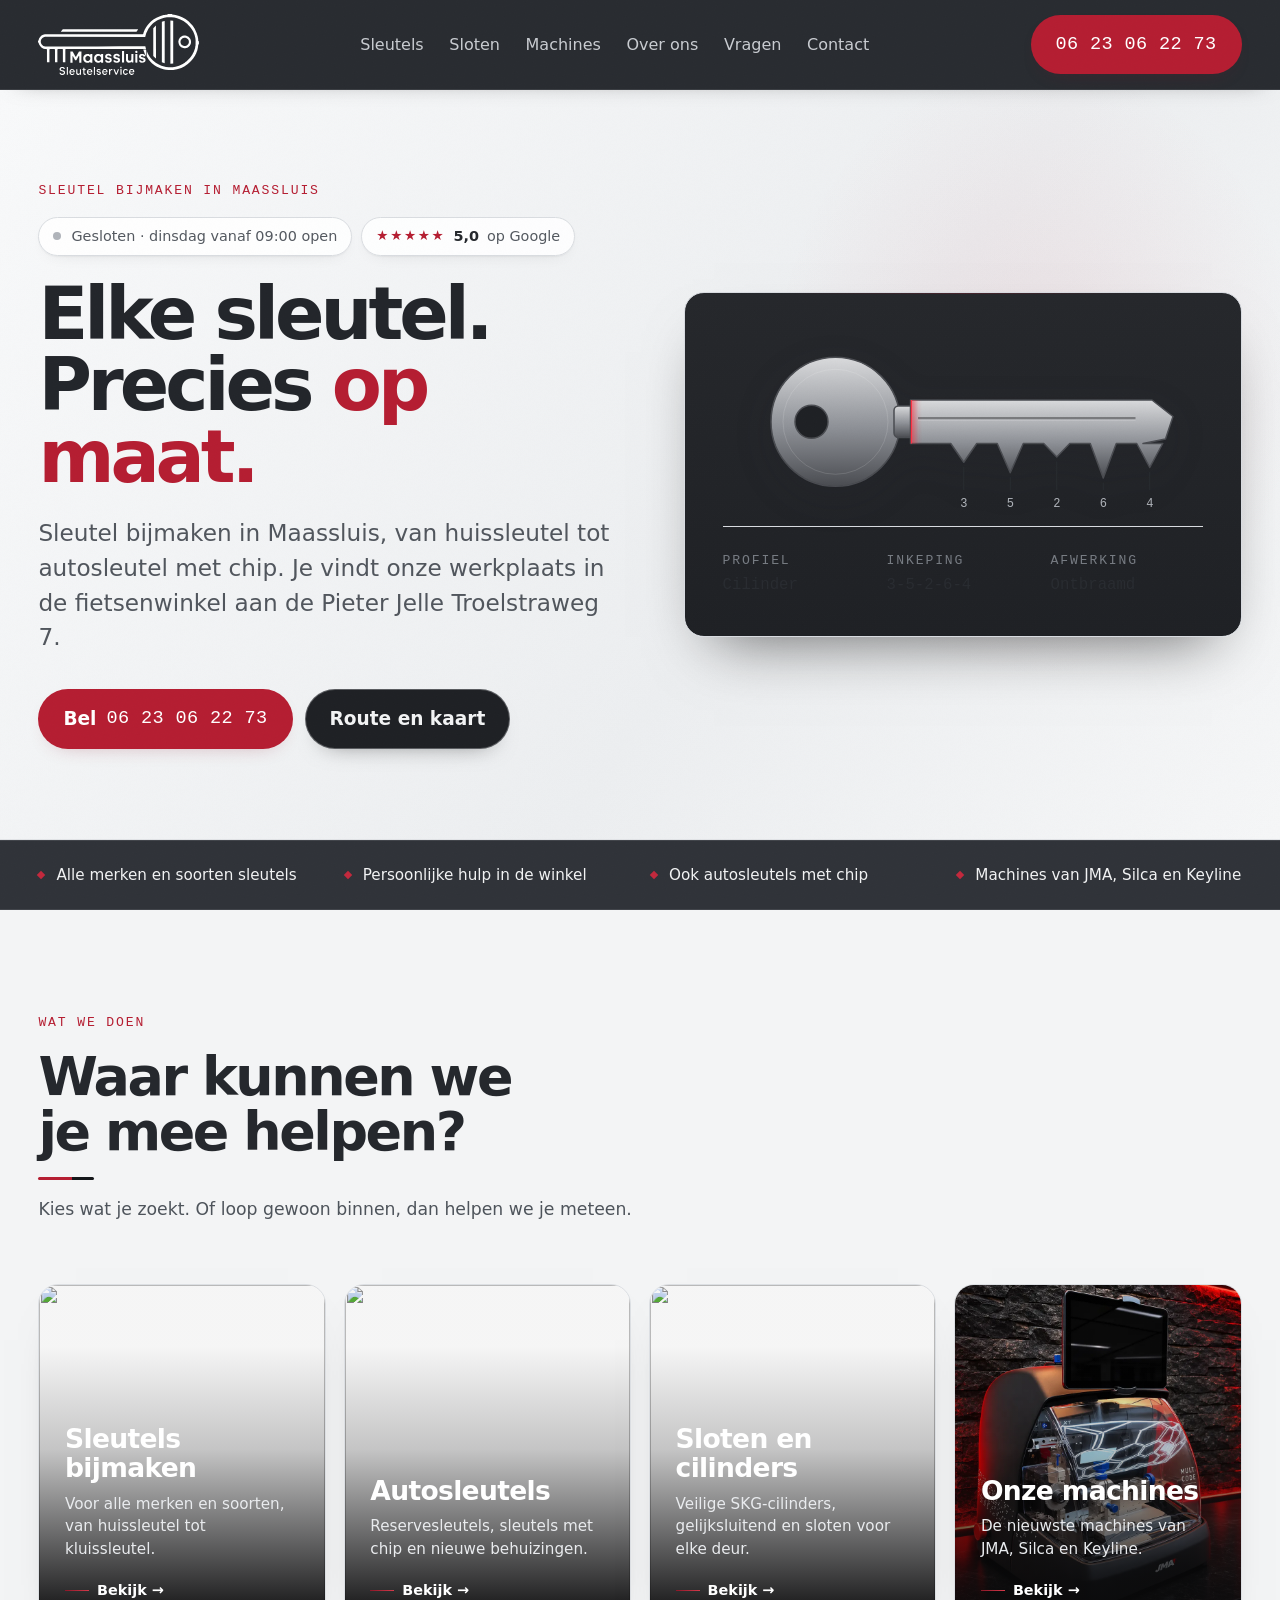
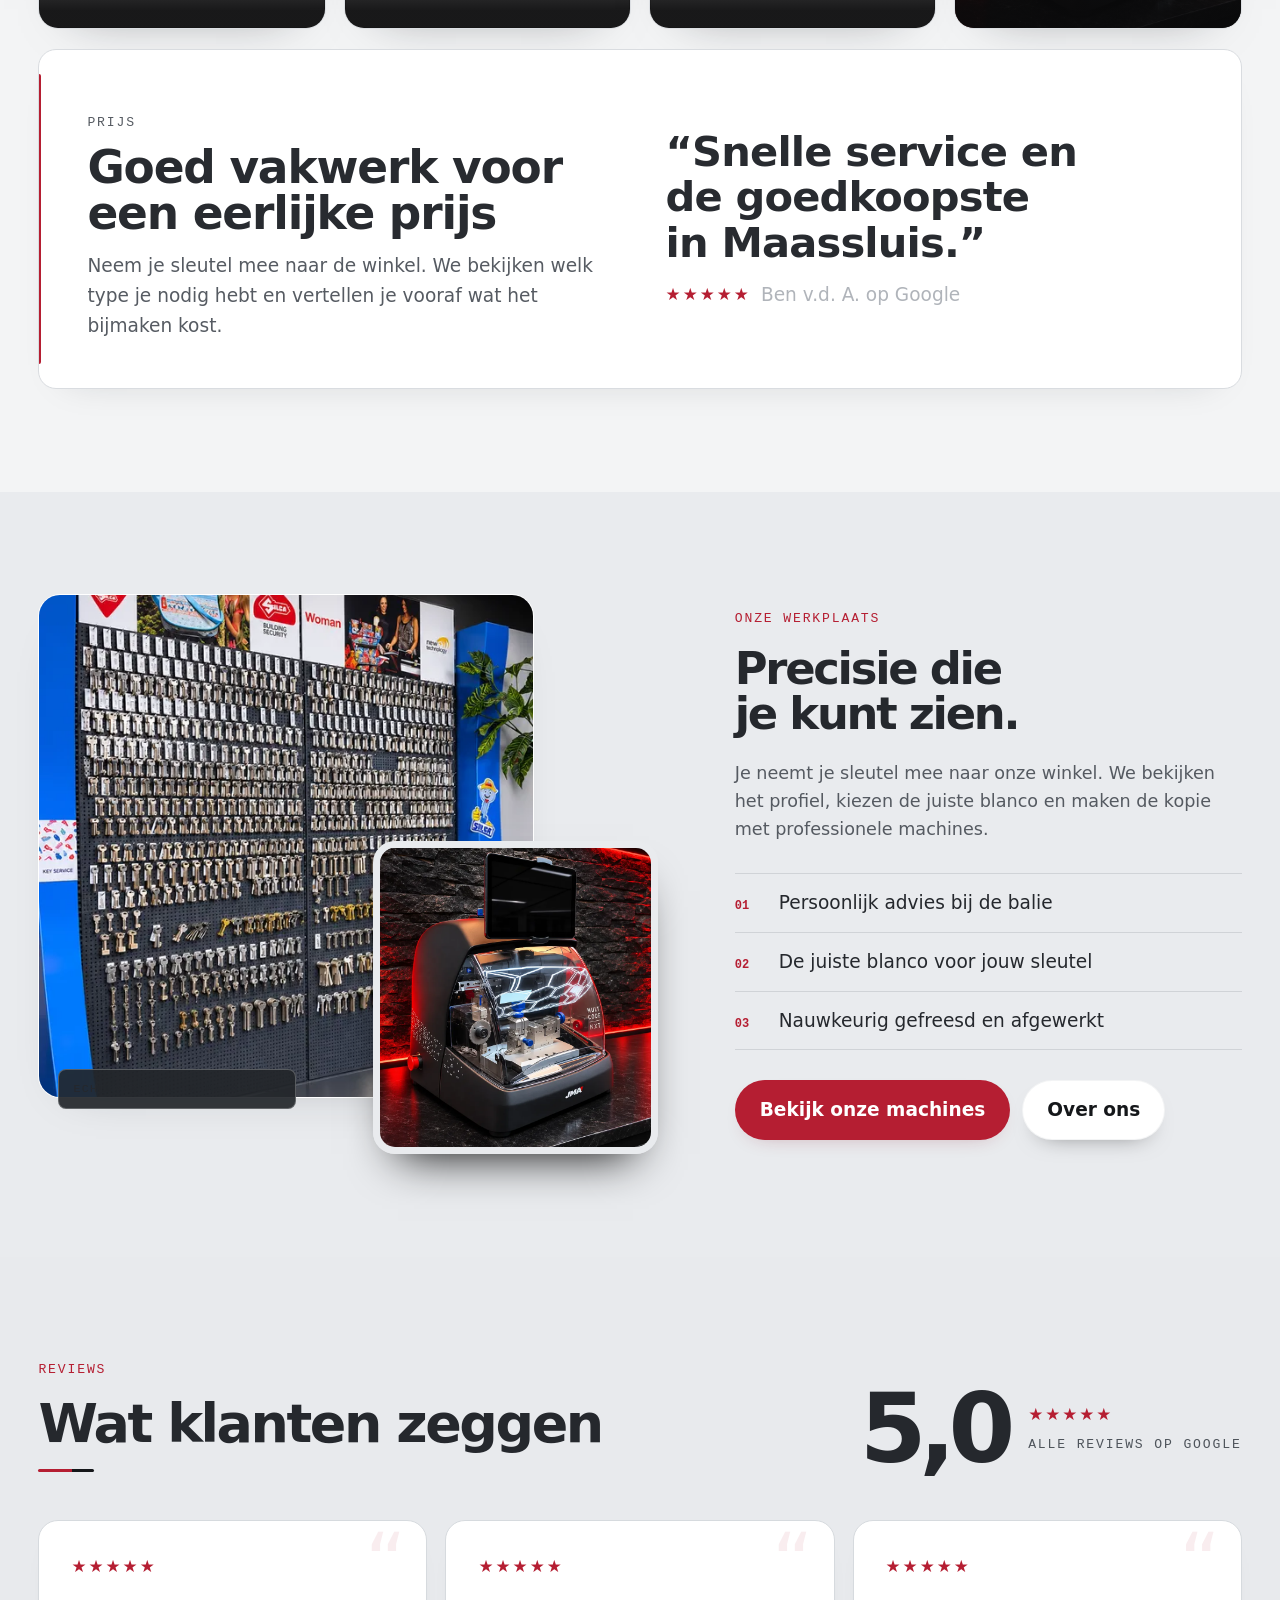
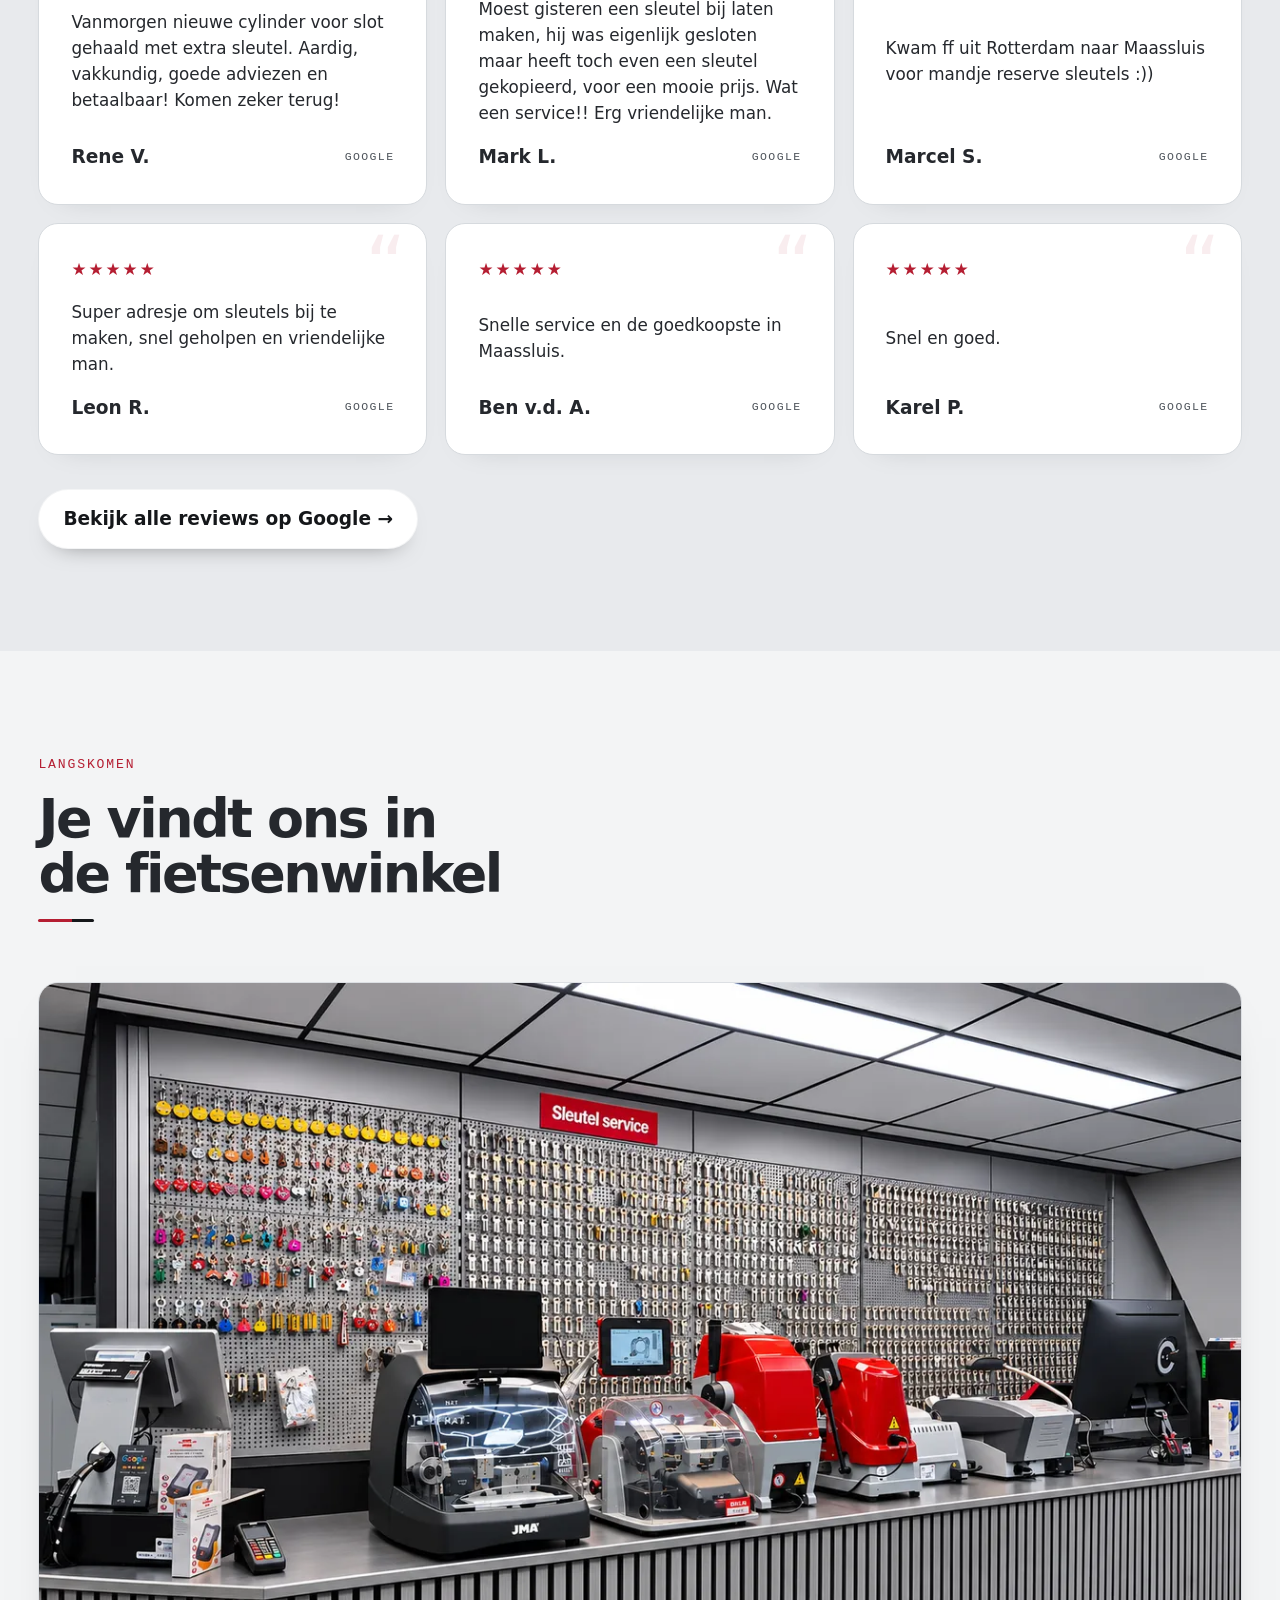
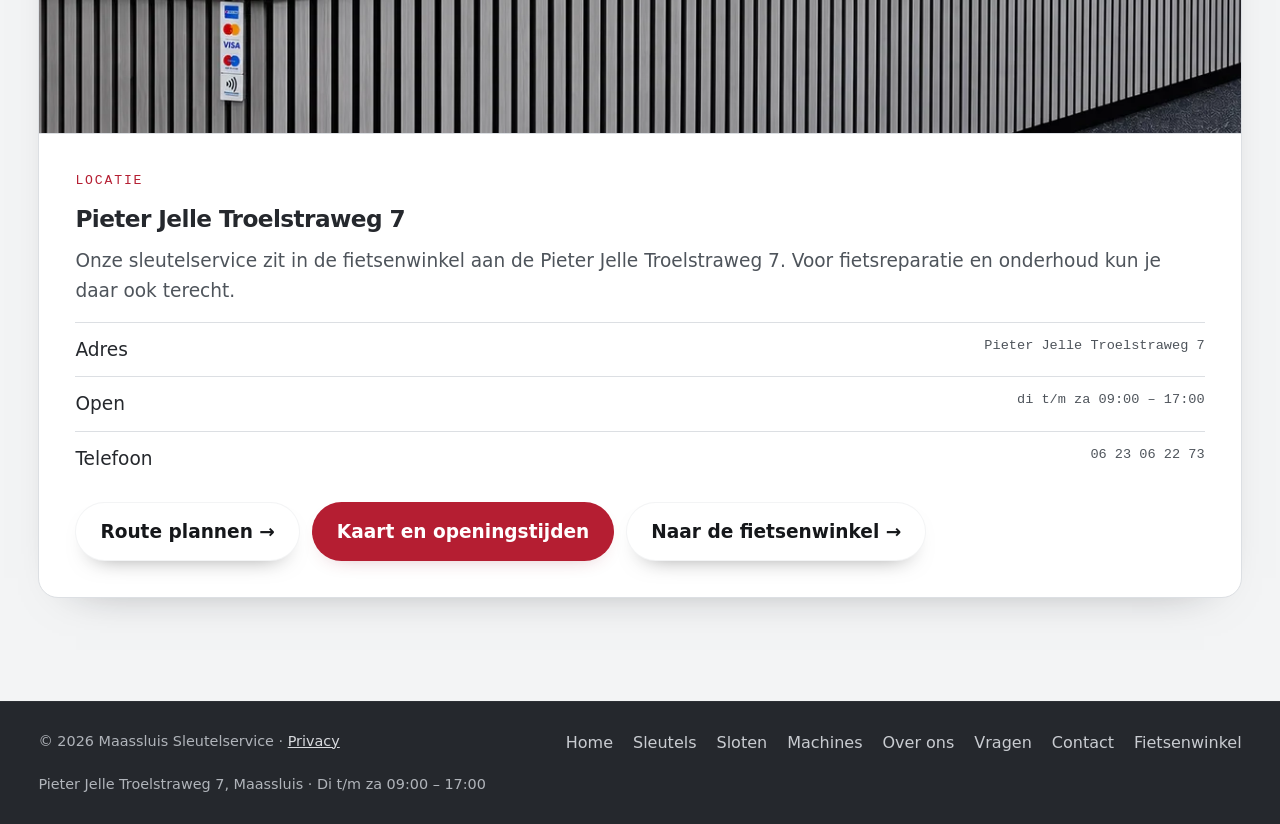
==== commit f6a69679: "Refine key service with a calmer light luxury design" ====
--- a/index.html
+++ b/index.html
@@ -417,7 +417,7 @@
 .info3>div{border-top:3px solid var(--red)}
 .steps-wrap.dark{border:0}
 </style>
-<link rel="stylesheet" href="assets/polish.css?v=20261119-red">
+<link rel="stylesheet" href="assets/polish.css?v=20261119-light">
 </head>
 <body>
 
--- a/assets/polish.css
+++ b/assets/polish.css
@@ -185,3 +185,86 @@
   .key-stage,.key-meta,.callbar,.callbar .btn{min-width:0;max-width:100%}
   .callbar{width:100%}
 }
+
+/* Quiet luxury refresh: light greys, white, charcoal and a restrained key-red accent. */
+:root{--red:#b51e32;--red-glow:rgba(181,30,50,.22);--radius:18px}
+html,body{max-width:100%;overflow-x:clip}
+body{background:#f3f4f5;color:#25282d}
+body::after{opacity:.012}
+img,svg,video{max-width:100%}
+:focus-visible{outline-color:#b51e32}
+header.dark{background:#292c31;border-bottom-color:#3b3e43;box-shadow:0 8px 24px -20px rgba(0,0,0,.55);backdrop-filter:blur(12px)}
+header nav a{color:#e2e4e7}
+header nav a:hover,header nav a.on{color:#fff}
+header nav a::after{background:#b51e32}
+.btn-red{background:#b51e32;box-shadow:0 8px 22px -15px rgba(133,20,39,.45)}
+.btn-red:hover{background:#99182a;box-shadow:0 10px 24px -13px rgba(133,20,39,.4);filter:none}
+.btn-ghost:hover{border-color:#b51e32}
+.hero.dark{color:#25282d;background:linear-gradient(125deg,#f8f9fa 0%,#eceef0 60%,#f5f6f7 100%);border-bottom:1px solid #e1e3e6}
+.hero.dark::before{background:radial-gradient(closest-side,rgba(181,30,50,.075),transparent 72%);width:58%;height:115%}
+.hero.dark::after{display:none}
+.hero h1,.hero h1 .outline{color:#23262b;-webkit-text-stroke:0}
+.hero h1 .red{color:#b51e32}
+.hero p.lead{color:#51565d}
+.hero .status,.hero .chip-rating{background:rgba(255,255,255,.84);border-color:#d9dce0;color:#545960}
+.hero .chip-rating b{color:#25282d}
+.hero .chip-rating .stars{color:#b51e32}
+.key-stage{color:#272a2f;background:linear-gradient(155deg,#fff,#f0f1f3);border:1px solid #d8dbe0;border-radius:20px;box-shadow:0 18px 42px -34px rgba(23,27,32,.3);animation:none}
+.key-stage::before{background:linear-gradient(90deg,transparent,rgba(181,30,50,.24),transparent)}
+.key-stage svg{filter:drop-shadow(0 12px 18px rgba(38,42,48,.12))}
+.key-meta{border-color:#d8dbe0}
+.key-meta .label{color:#777c83}
+.key-meta b{color:#292c31}
+.strip.dark{background:#303339;border-color:#42454b}
+.strip li{color:#f3f4f5}
+.strip li::before{background:#c3293d}
+.pagehero.dark{color:#25282d;background:linear-gradient(125deg,#f7f8f9,#eceef0 65%,#f4f5f6);border-bottom:1px solid #e1e3e6}
+.pagehero.dark::after{display:none}
+.pagehero .head h1{color:#22252a}
+.pagehero .head>p:last-child,.pagehero .crumbs,.pagehero .crumbs a{color:#555a61}
+.pagehero .label{color:#b51e32}
+.price.dark{color:#282b30;border:1px solid #d9dce0;background:#fff;box-shadow:0 16px 38px -30px rgba(24,28,33,.22)}
+.price.dark::before{background:#b51e32;width:2px}
+.price.dark p,.price.dark .label{color:#565b62}
+.auto{background:#fff;border-color:#d9dce0}
+.review{border-color:#e0e2e5;box-shadow:0 12px 30px -26px rgba(23,27,32,.28)}
+.review::before{color:rgba(181,30,50,.08)}
+.kinds a:hover .kind{transform:translateY(-2px);box-shadow:0 16px 34px -27px rgba(23,27,32,.32)}
+.kinds a:hover .kind img{transform:scale(1.025)}
+.tile,.machine{box-shadow:0 8px 24px -22px rgba(23,27,32,.25)}
+.tile:hover,.machine:hover{transform:translateY(-2px);border-color:#c7a5aa;box-shadow:0 14px 30px -23px rgba(23,27,32,.27)}
+.atelier{background:#e9ebee;color:#25282d}
+.atelier-main{border-color:#fff;box-shadow:0 20px 48px -34px rgba(25,29,34,.28)}
+.atelier-inset{border-color:#e9ebee}
+.atelier-copy .label,.atelier-points b{color:#b51e32}
+.atelier-copy h2{color:#25282d}
+.atelier-copy>p:not(.label){color:#555a61}
+.atelier-points,.atelier-points li{border-color:#d0d3d7}
+.atelier-tag{background:rgba(35,38,43,.92);border-color:rgba(255,255,255,.24)}
+.closing-cta{background:#292c31;border-top-color:#3b3e43}
+.closing-cta p:not(.label){color:#d0d2d6}
+footer.dark{background:#25282d}
+footer a{color:#d8dade}
+footer a:hover{color:#fff}
+.mnav summary{min-height:48px;color:#f4f5f6;background:#34373d;border-color:#4b4e54;transition:background .18s ease,border-color .18s ease}
+.mnav summary i b:nth-child(2){background:#c3293d}
+.mnav summary:hover{border-color:#c3293d;background:#3a3d43}
+.mnav[open] summary{border-color:#c3293d}
+.mnav-panel{background:#fff;border-color:#dadddf;box-shadow:0 16px 32px rgba(20,23,27,.14)}
+.mnav-panel a{color:#292c31;border-color:#e5e7e9}
+.mnav-panel a.on{color:#b51e32}
+.callbar{background:rgba(255,255,255,.96);border-top-color:#dedfe2}
+.callbar .btn-ghost{background:#fff;color:#303339;border-color:#d7dade}
+@media(prefers-reduced-motion:no-preference){
+  .key-stage{animation:none}
+  .hero .hero-grid>div:first-child{animation:hero-copy-arrive .5s ease-out both}
+  .mnav[open] .mnav-panel{animation:menu-arrive .16s ease-out both}
+  @keyframes hero-copy-arrive{from{opacity:0;transform:translateY(8px)}to{opacity:1;transform:translateY(0)}}
+  @keyframes menu-arrive{from{opacity:0}to{opacity:1}}
+  html.motion-ready .reveal{transform:translateY(8px);transition:opacity .42s ease,transform .42s ease}
+}
+@media (max-width:600px){
+  .hero{padding-block:43px 58px}
+  .key-stage{padding:18px}
+  .atelier{background:#e9ebee}
+}
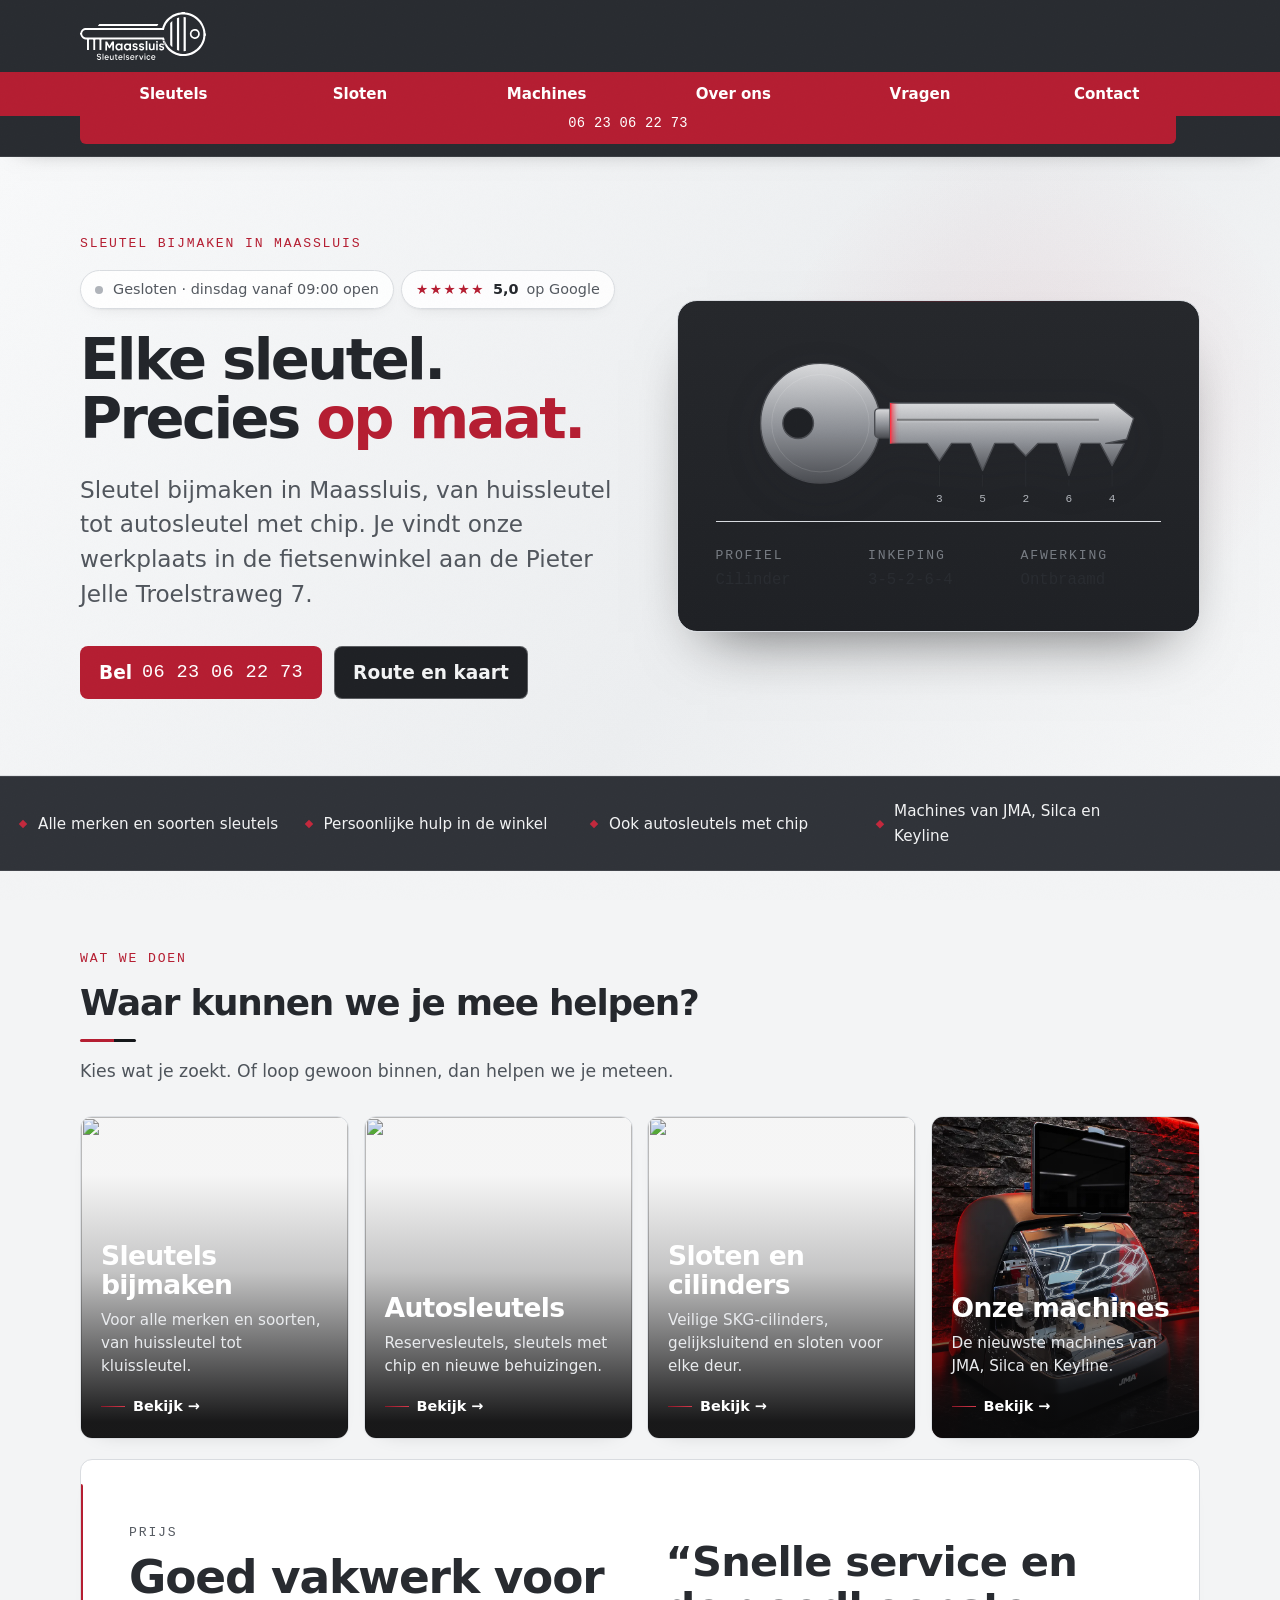
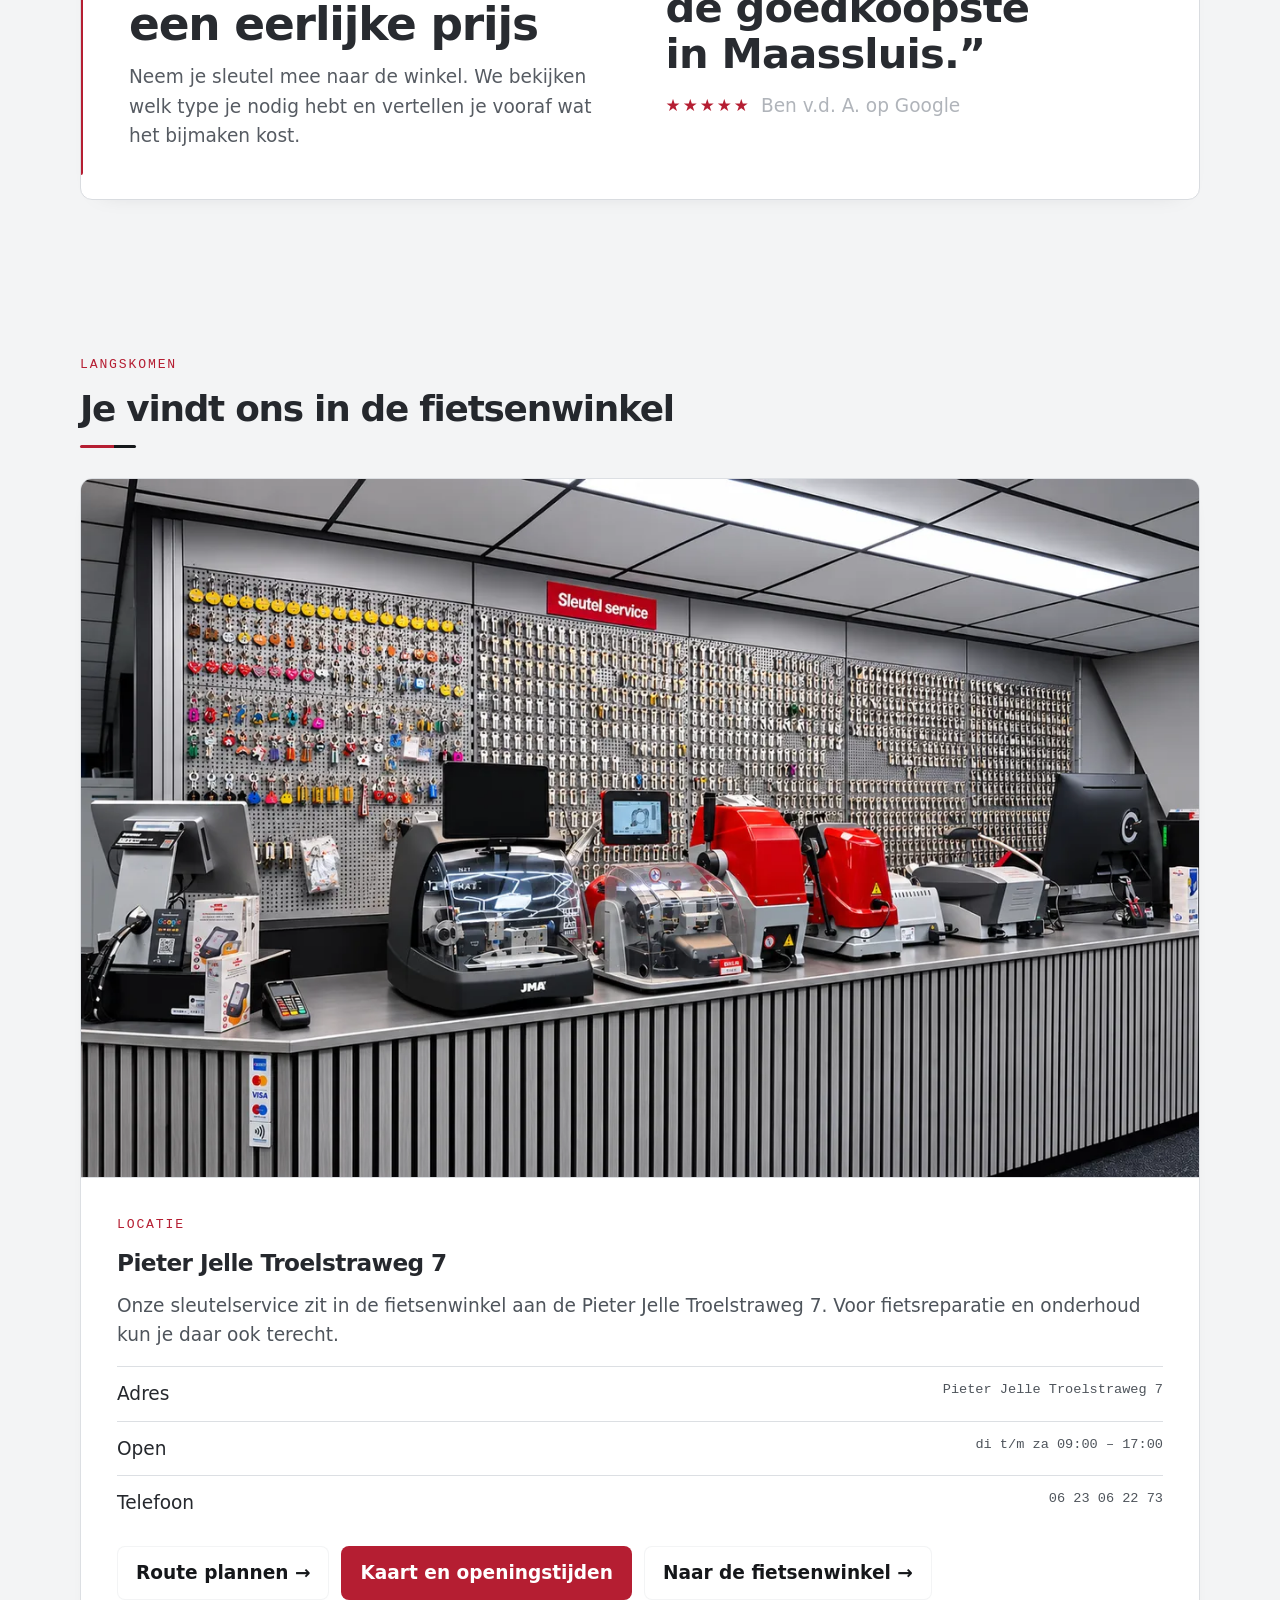
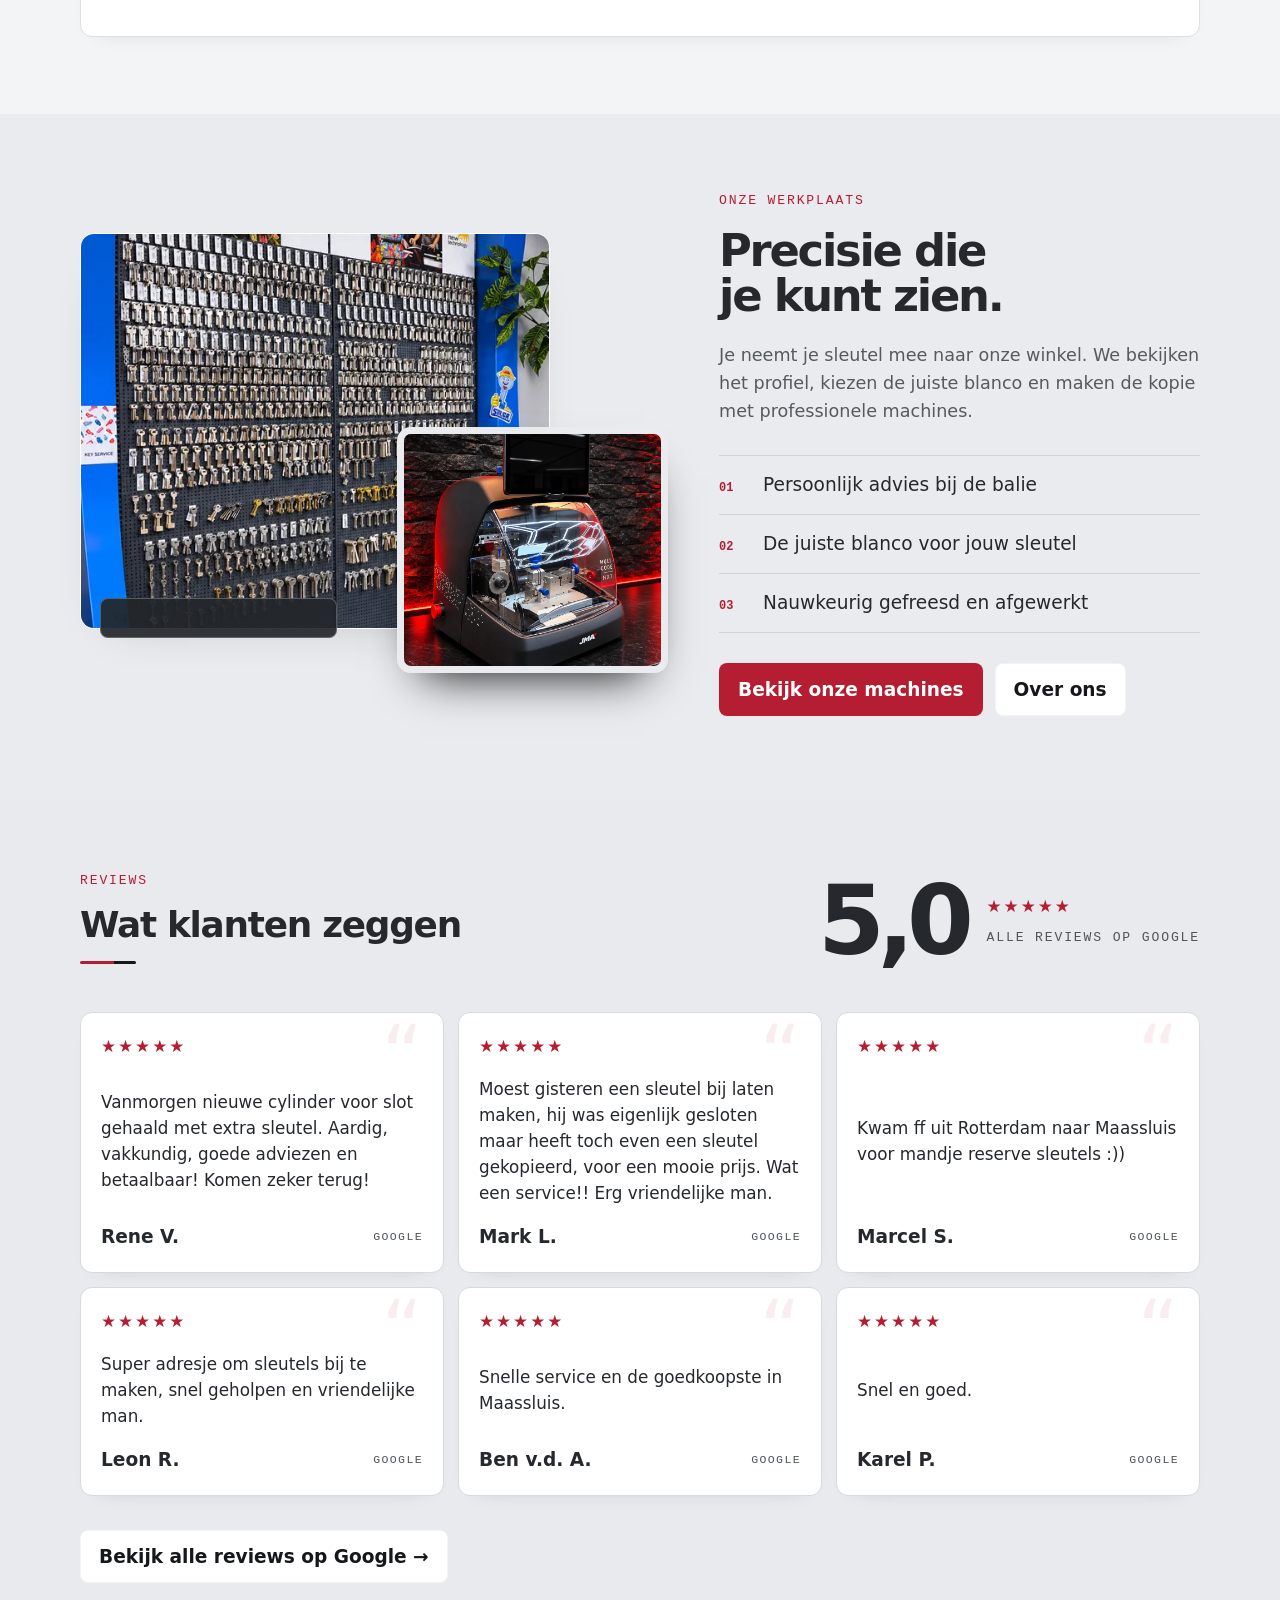
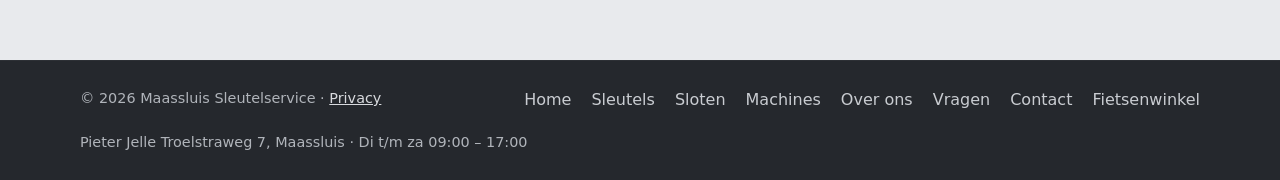
==== commit 83463b50: "Make key service layout clearer on desktop and mobile" ====
--- a/index.html
+++ b/index.html
@@ -417,7 +417,7 @@
 .info3>div{border-top:3px solid var(--red)}
 .steps-wrap.dark{border:0}
 </style>
-<link rel="stylesheet" href="assets/polish.css?v=20261119-light">
+<link rel="stylesheet" href="assets/polish.css?v=20261119-layout">
 </head>
 <body>
 
@@ -504,51 +504,6 @@
     </div>
   </section>
 
-  <section class="block atelier" id="vakmanschap">
-    <div class="wrap atelier-grid">
-      <div class="atelier-visual">
-        <img class="atelier-main" src="assets/sleutelwand.webp" alt="Sleutelwand met honderden sleutelblanco's in onze winkel" loading="lazy" width="563" height="1000">
-        <img class="atelier-inset" src="assets/jma.webp" alt="Professionele JMA-sleutelmachine aan onze balie" loading="lazy" width="1000" height="1094">
-        <span class="atelier-tag">Echt vakwerk in Maassluis</span>
-      </div>
-      <div class="atelier-copy">
-        <p class="label red">Onze werkplaats</p>
-        <h2>Precisie die je kunt zien.</h2>
-        <p>Je neemt je sleutel mee naar onze winkel. We bekijken het profiel, kiezen de juiste blanco en maken de kopie met professionele machines.</p>
-        <ol class="atelier-points">
-          <li><b>01</b><span>Persoonlijk advies bij de balie</span></li>
-          <li><b>02</b><span>De juiste blanco voor jouw sleutel</span></li>
-          <li><b>03</b><span>Nauwkeurig gefreesd en afgewerkt</span></li>
-        </ol>
-        <div class="actions"><a class="btn btn-red" href="/machines.html">Bekijk onze machines</a><a class="btn btn-ghost" href="/over-ons.html">Over ons</a></div>
-      </div>
-    </div>
-  </section>
-
-  <section class="block g" id="reviews">
-    <div class="wrap">
-      <div class="reviews-top">
-        <div class="head" style="margin-bottom:0">
-          <p class="label red">Reviews</p>
-          <h2>Wat klanten zeggen</h2>
-        </div>
-        <div class="score">
-          <span class="num">5,0</span>
-          <div><div class="stars" aria-label="5 van 5 sterren">★★★★★</div><span class="label">Alle reviews op Google</span></div>
-        </div>
-      </div>
-      <div class="reviews">
-        <figure class="review" style="margin:0"><div class="stars" aria-label="5 sterren">★★★★★</div><blockquote>Vanmorgen nieuwe cylinder voor slot gehaald met extra sleutel. Aardig, vakkundig, goede adviezen en betaalbaar! Komen zeker terug!</blockquote><footer><cite>Rene V.</cite><span class="src">Google</span></footer></figure>
-        <figure class="review" style="margin:0"><div class="stars" aria-label="5 sterren">★★★★★</div><blockquote>Moest gisteren een sleutel bij laten maken, hij was eigenlijk gesloten maar heeft toch even een sleutel gekopieerd, voor een mooie prijs. Wat een service!! Erg vriendelijke man.</blockquote><footer><cite>Mark L.</cite><span class="src">Google</span></footer></figure>
-        <figure class="review" style="margin:0"><div class="stars" aria-label="5 sterren">★★★★★</div><blockquote>Kwam ff uit Rotterdam naar Maassluis voor mandje reserve sleutels :))</blockquote><footer><cite>Marcel S.</cite><span class="src">Google</span></footer></figure>
-        <figure class="review" style="margin:0"><div class="stars" aria-label="5 sterren">★★★★★</div><blockquote>Super adresje om sleutels bij te maken, snel geholpen en vriendelijke man.</blockquote><footer><cite>Leon R.</cite><span class="src">Google</span></footer></figure>
-        <figure class="review" style="margin:0"><div class="stars" aria-label="5 sterren">★★★★★</div><blockquote>Snelle service en de goedkoopste in Maassluis.</blockquote><footer><cite>Ben v.d. A.</cite><span class="src">Google</span></footer></figure>
-        <figure class="review" style="margin:0"><div class="stars" aria-label="5 sterren">★★★★★</div><blockquote>Snel en goed.</blockquote><footer><cite>Karel P.</cite><span class="src">Google</span></footer></figure>
-      </div>
-      <div class="actions"><a class="btn btn-ghost" href="https://www.google.com/search?q=Maassluis+Sleutelservice" target="_blank" rel="noopener">Bekijk alle reviews op Google →</a></div>
-    </div>
-  </section>
-
   <section class="block" id="bezoek">
     <div class="wrap">
       <div class="head">
@@ -574,6 +529,51 @@
     </div>
   </section>
 
+<section class="block atelier" id="vakmanschap">
+    <div class="wrap atelier-grid">
+      <div class="atelier-visual">
+        <img class="atelier-main" src="assets/sleutelwand.webp" alt="Sleutelwand met honderden sleutelblanco's in onze winkel" loading="lazy" width="563" height="1000">
+        <img class="atelier-inset" src="assets/jma.webp" alt="Professionele JMA-sleutelmachine aan onze balie" loading="lazy" width="1000" height="1094">
+        <span class="atelier-tag">Echt vakwerk in Maassluis</span>
+      </div>
+      <div class="atelier-copy">
+        <p class="label red">Onze werkplaats</p>
+        <h2>Precisie die je kunt zien.</h2>
+        <p>Je neemt je sleutel mee naar onze winkel. We bekijken het profiel, kiezen de juiste blanco en maken de kopie met professionele machines.</p>
+        <ol class="atelier-points">
+          <li><b>01</b><span>Persoonlijk advies bij de balie</span></li>
+          <li><b>02</b><span>De juiste blanco voor jouw sleutel</span></li>
+          <li><b>03</b><span>Nauwkeurig gefreesd en afgewerkt</span></li>
+        </ol>
+        <div class="actions"><a class="btn btn-red" href="/machines.html">Bekijk onze machines</a><a class="btn btn-ghost" href="/over-ons.html">Over ons</a></div>
+      </div>
+    </div>
+  </section>
+
+<section class="block g" id="reviews">
+    <div class="wrap">
+      <div class="reviews-top">
+        <div class="head" style="margin-bottom:0">
+          <p class="label red">Reviews</p>
+          <h2>Wat klanten zeggen</h2>
+        </div>
+        <div class="score">
+          <span class="num">5,0</span>
+          <div><div class="stars" aria-label="5 van 5 sterren">★★★★★</div><span class="label">Alle reviews op Google</span></div>
+        </div>
+      </div>
+      <div class="reviews">
+        <figure class="review" style="margin:0"><div class="stars" aria-label="5 sterren">★★★★★</div><blockquote>Vanmorgen nieuwe cylinder voor slot gehaald met extra sleutel. Aardig, vakkundig, goede adviezen en betaalbaar! Komen zeker terug!</blockquote><footer><cite>Rene V.</cite><span class="src">Google</span></footer></figure>
+        <figure class="review" style="margin:0"><div class="stars" aria-label="5 sterren">★★★★★</div><blockquote>Moest gisteren een sleutel bij laten maken, hij was eigenlijk gesloten maar heeft toch even een sleutel gekopieerd, voor een mooie prijs. Wat een service!! Erg vriendelijke man.</blockquote><footer><cite>Mark L.</cite><span class="src">Google</span></footer></figure>
+        <figure class="review" style="margin:0"><div class="stars" aria-label="5 sterren">★★★★★</div><blockquote>Kwam ff uit Rotterdam naar Maassluis voor mandje reserve sleutels :))</blockquote><footer><cite>Marcel S.</cite><span class="src">Google</span></footer></figure>
+        <figure class="review" style="margin:0"><div class="stars" aria-label="5 sterren">★★★★★</div><blockquote>Super adresje om sleutels bij te maken, snel geholpen en vriendelijke man.</blockquote><footer><cite>Leon R.</cite><span class="src">Google</span></footer></figure>
+        <figure class="review" style="margin:0"><div class="stars" aria-label="5 sterren">★★★★★</div><blockquote>Snelle service en de goedkoopste in Maassluis.</blockquote><footer><cite>Ben v.d. A.</cite><span class="src">Google</span></footer></figure>
+        <figure class="review" style="margin:0"><div class="stars" aria-label="5 sterren">★★★★★</div><blockquote>Snel en goed.</blockquote><footer><cite>Karel P.</cite><span class="src">Google</span></footer></figure>
+      </div>
+      <div class="actions"><a class="btn btn-ghost" href="https://www.google.com/search?q=Maassluis+Sleutelservice" target="_blank" rel="noopener">Bekijk alle reviews op Google →</a></div>
+    </div>
+  </section>
+
 </main>
 
 <footer class="dark">
--- a/assets/polish.css
+++ b/assets/polish.css
@@ -268,3 +268,104 @@
   .key-stage{padding:18px}
   .atelier{background:#e9ebee}
 }
+
+/* Compactere lay-out en navigatie die altijd zichtbaar is. */
+:root{--radius:12px}
+.wrap{max-width:1160px;padding-left:max(20px,env(safe-area-inset-left,0px));padding-right:max(20px,env(safe-area-inset-right,0px))}
+header.dark{background:#292c31}
+header>.bar{display:grid!important;grid-template-columns:minmax(0,1fr) auto;align-items:center;column-gap:24px;row-gap:0;min-height:0;padding-top:12px;padding-bottom:12px}
+header .brand img{height:48px;width:auto}
+header>.bar>nav:not(.mnav-panel){display:grid;grid-column:1/-1;grid-template-columns:repeat(6,minmax(0,1fr));gap:0;width:100vw;position:relative;left:50%;transform:translateX(-50%);margin:12px 0 -12px;padding:0 max(20px,calc((100vw - 1120px)/2));background:#b51e32}
+header>.bar>nav:not(.mnav-panel) a{display:flex;align-items:center;justify-content:center;min-height:44px;padding:8px 12px;color:#fff;font-size:.94rem;font-weight:600;text-decoration:none;transition:background .18s ease}
+header>.bar>nav:not(.mnav-panel) a::after{display:none}
+header>.bar>nav:not(.mnav-panel) a:hover,header>.bar>nav:not(.mnav-panel) a.on{background:#94182a;color:#fff}
+header>.bar>nav:not(.mnav-panel) a.on{box-shadow:inset 0 -3px rgba(255,255,255,.7)}
+header .mnav{display:none!important}
+header>.bar>.btn{min-height:40px;padding:8px 14px;border-radius:6px;font-size:.86rem;box-shadow:none}
+.btn{min-height:44px;padding:11px 18px;border-radius:8px;box-shadow:none}
+section.block{padding-block:clamp(54px,6vw,78px)}
+.hero{padding-block:clamp(52px,6vw,76px)}
+.hero-grid{gap:clamp(28px,4vw,52px)}
+.hero h1{font-size:clamp(2.8rem,4.5vw,4.35rem);line-height:1.02;letter-spacing:-.045em}
+.hero .chips{gap:7px}
+.head{margin-bottom:30px}
+.head h2{font-size:clamp(1.85rem,2.8vw,2.8rem);letter-spacing:-.035em}
+.kinds,.tiles,.machines,.reviews,.info3{gap:14px}
+.kind,.service,.tile,.machine,.review,.panel,.info3>div{border-radius:12px;box-shadow:0 8px 22px -20px rgba(17,20,25,.32)}
+.kind figcaption{padding:20px}
+.tile figcaption{padding:16px}
+.machine figcaption{padding:18px}
+.review{padding:20px}
+.price.dark{box-shadow:0 10px 24px -22px rgba(24,28,33,.22)}
+.auto,.brands,.map,.panel{border-radius:14px}
+.atelier-grid{gap:clamp(28px,4vw,54px)}
+.atelier-visual{min-height:440px}
+.atelier-main{border-radius:14px}
+.atelier-inset{border-radius:14px}
+.faq{gap:0 36px}
+.faq div{padding-block:20px}
+.contact{gap:16px}
+.info3>div{padding:22px}
+footer .wrap{padding-block:26px}
+@media(max-width:860px){
+  header>.bar{column-gap:12px}
+  header .brand img{height:42px}
+  header>.bar>nav:not(.mnav-panel){grid-template-columns:repeat(3,minmax(0,1fr));margin-top:10px}
+  header>.bar>nav:not(.mnav-panel) a{min-height:42px;padding:7px 8px;font-size:.88rem}
+  header>.bar>.btn{min-height:38px;padding:7px 10px}
+}
+@media(max-width:600px){
+  .wrap{padding-left:max(16px,env(safe-area-inset-left,0px));padding-right:max(16px,env(safe-area-inset-right,0px))}
+  header>.bar{padding-top:9px;padding-bottom:9px}
+  header .brand img{height:38px}
+  header>.bar>nav:not(.mnav-panel){margin-top:8px;margin-bottom:-9px;padding-inline:8px}
+  header>.bar>nav:not(.mnav-panel) a{min-height:40px;padding:6px 4px;font-size:.83rem}
+  header>.bar>.btn{font-size:.76rem;min-height:36px;padding:6px 9px}
+  .hero{padding-block:38px 44px}
+  .hero-grid{gap:24px}
+  .hero h1{font-size:clamp(2.25rem,8.5vw,3.15rem);line-height:1.04}
+  .hero p.lead{font-size:1rem;line-height:1.55}
+  .hero .status,.hero .chip-rating{font-size:.78rem}
+  .hero .actions{gap:9px;flex-wrap:wrap}
+  .hero .actions .btn{min-height:42px;padding:10px 13px;font-size:.9rem}
+  .key-stage{border-radius:12px;padding:14px}
+  .key-meta{gap:10px;padding-top:12px}
+  .strip ul{padding-block:14px;gap:10px}
+  .strip li{font-size:.84rem}
+  section.block{padding-block:44px}
+  .head{margin-bottom:22px}
+  .head h2{font-size:1.8rem;line-height:1.1}
+  .head p:not(.label):not(.crumbs){font-size:.96rem}
+  .kinds,.tiles,.machines,.reviews,.info3{gap:12px}
+  .kind{aspect-ratio:1.18/1}
+  .kind figcaption{padding:16px}
+  .kind h3{font-size:1.2rem}
+  .tile figcaption{padding:13px}
+  .tile h4{font-size:.96rem}
+  .tile p{font-size:.84rem}
+  .machine figcaption{padding:15px}
+  .review{padding:17px}
+  .review blockquote{font-size:.94rem}
+  .atelier-grid{gap:24px}
+  .atelier-visual{min-height:300px}
+  .atelier-copy h2{font-size:2.2rem}
+  .atelier-copy>p:not(.label){font-size:.96rem}
+  .atelier-points li{padding:10px 0}
+  .closing-cta{padding-block:40px}
+  .pagehero.dark{padding-block:38px 42px}
+  .pagehero .head h1{font-size:clamp(2.1rem,8vw,2.8rem)}
+  .info3>div{padding:17px}
+  .faq{gap:0 20px}
+  .faq div{padding-block:16px}
+  .map .overlay{left:10px;right:10px;bottom:10px;padding:12px}
+  .panel{padding:18px}
+  footer .wrap{padding-bottom:112px}
+}
+@media(max-width:360px){
+  header>.bar>nav:not(.mnav-panel) a{font-size:.76rem}
+  .hero .actions .btn{padding:9px 11px;font-size:.84rem}
+  .key-meta{grid-template-columns:1fr 1fr}
+}
+@media(prefers-reduced-motion:reduce){
+  *,*::before,*::after{scroll-behavior:auto!important;transition-duration:.01ms!important;animation-duration:.01ms!important}
+}
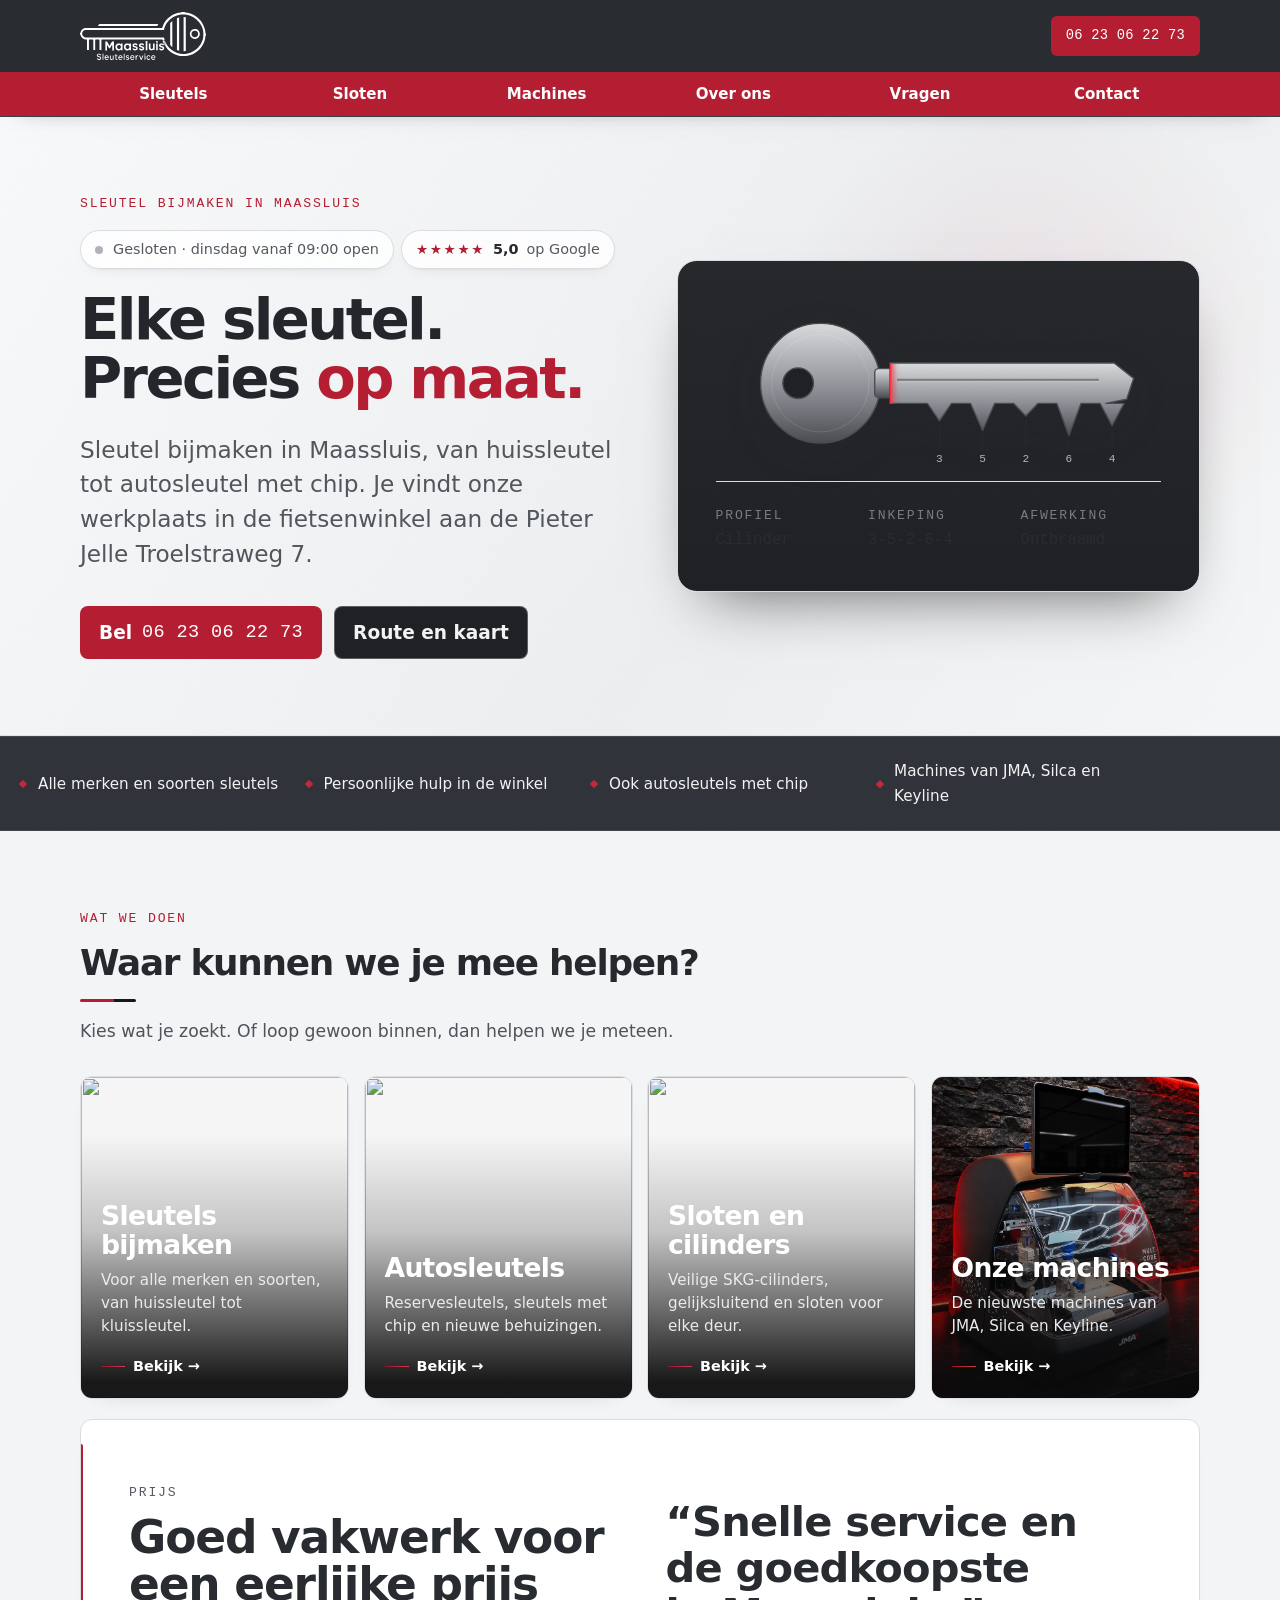
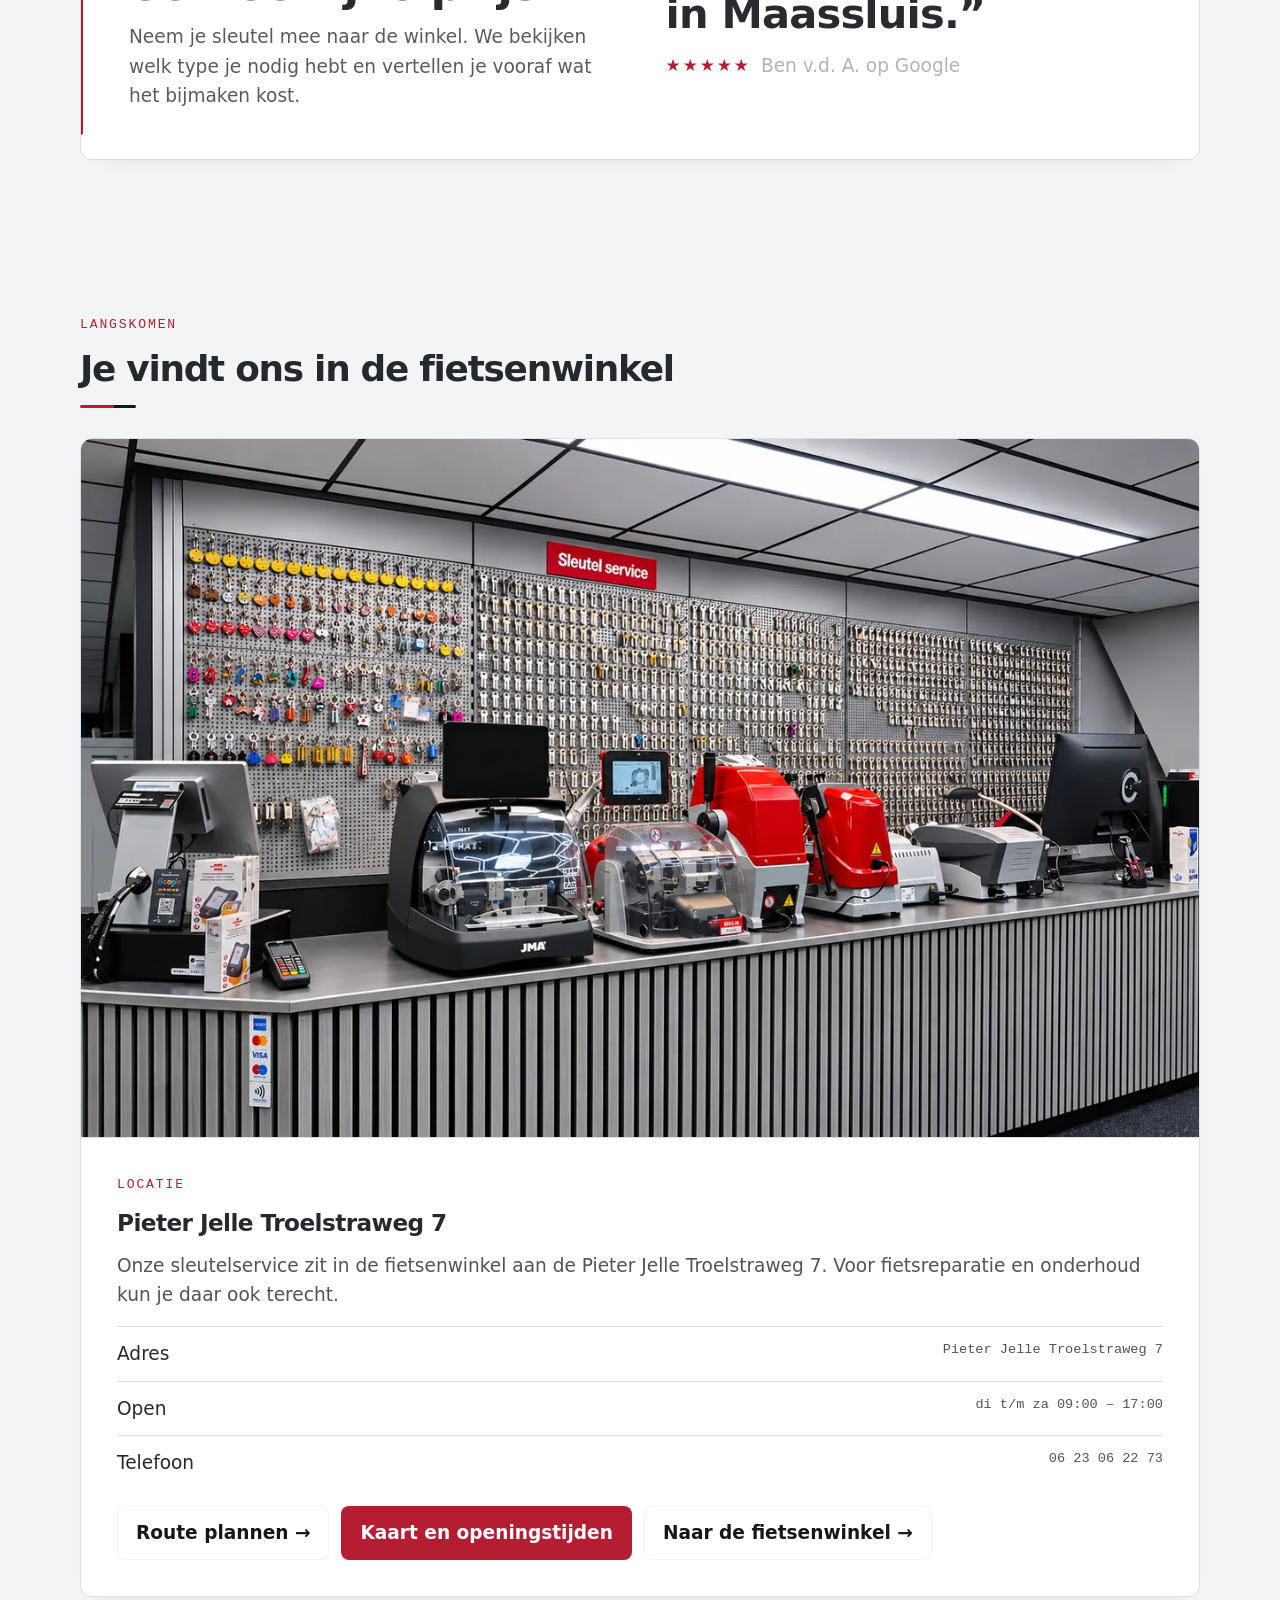
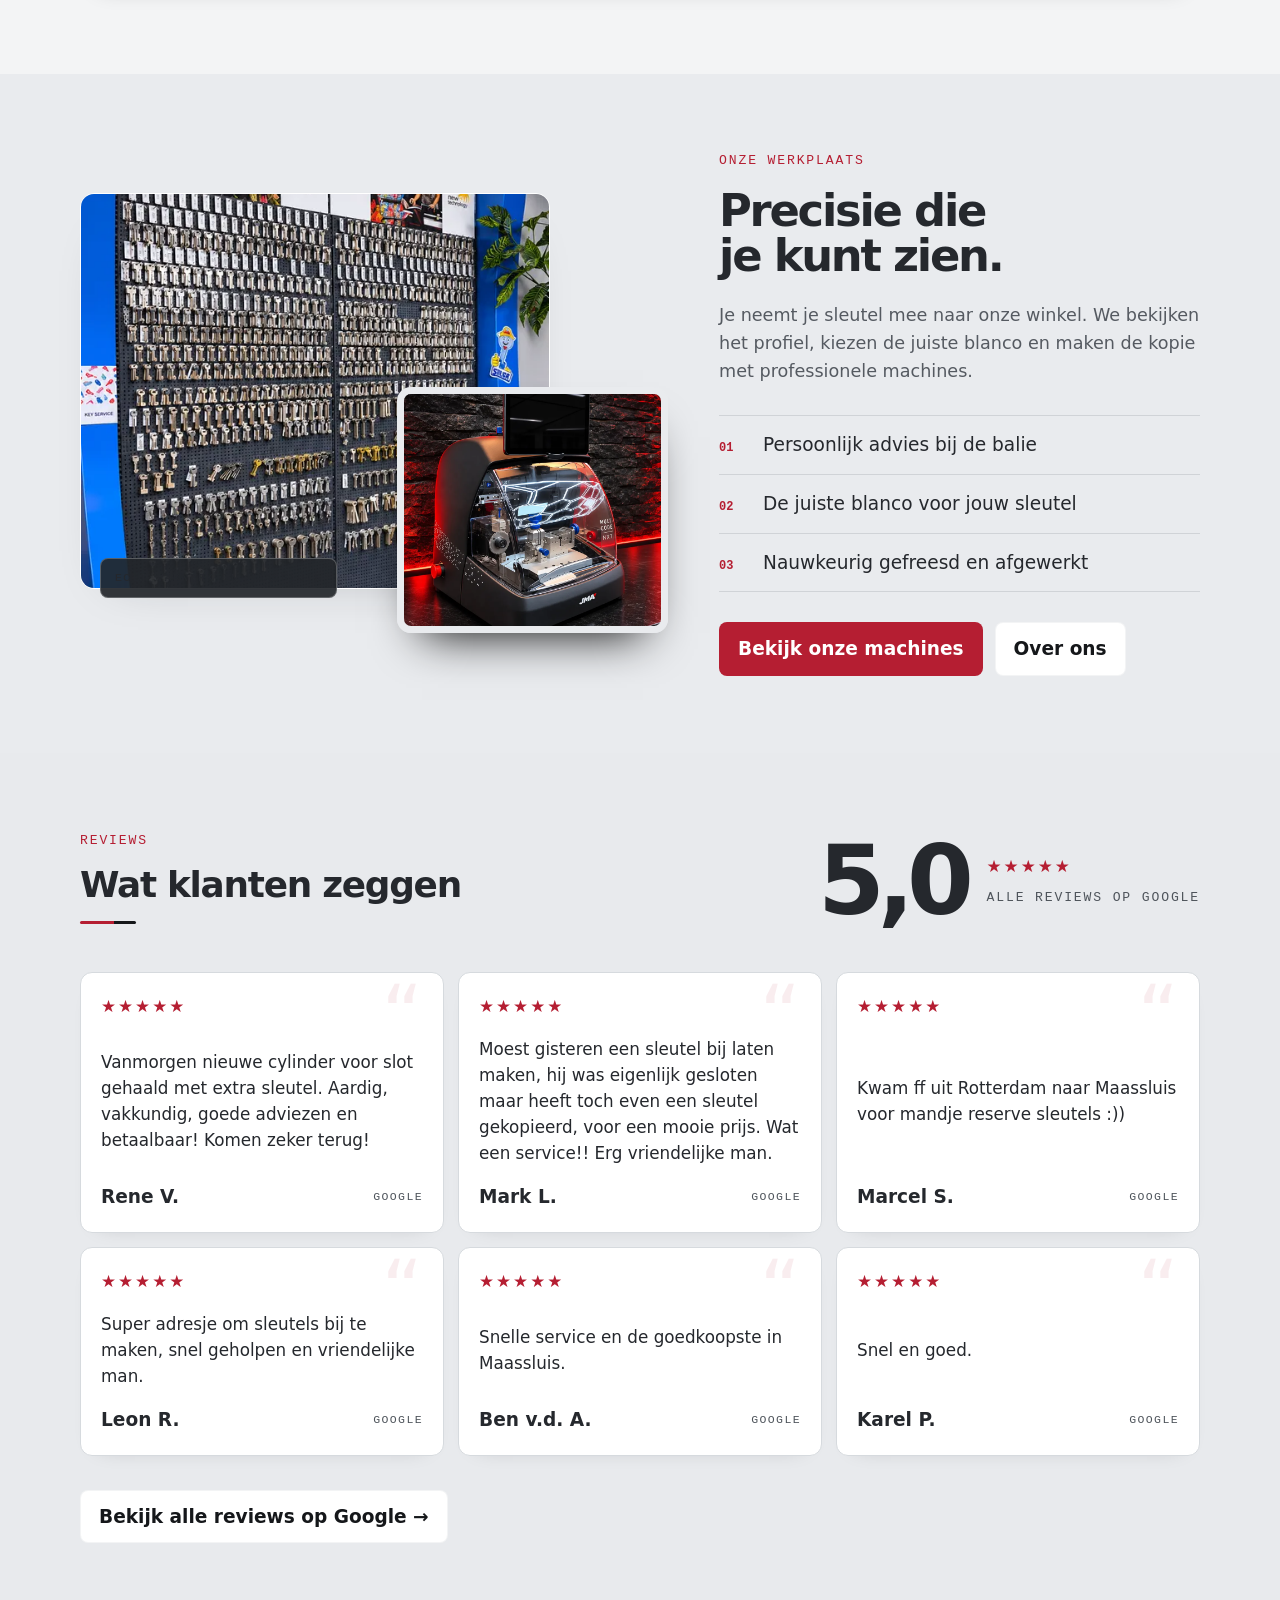
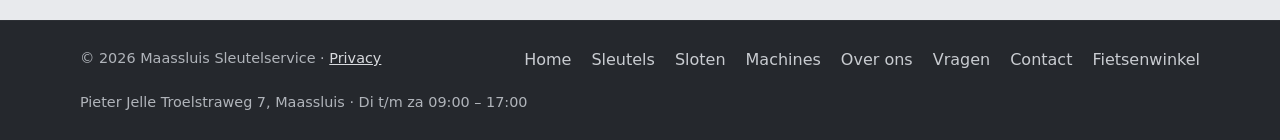
==== commit cdf6fbbc: "Align phone action and refine responsive navigation" ====
--- a/index.html
+++ b/index.html
@@ -417,7 +417,7 @@
 .info3>div{border-top:3px solid var(--red)}
 .steps-wrap.dark{border:0}
 </style>
-<link rel="stylesheet" href="assets/polish.css?v=20261119-layout">
+<link rel="stylesheet" href="assets/polish.css?v=20261119-layout2">
 </head>
 <body>
 
--- a/assets/polish.css
+++ b/assets/polish.css
@@ -369,3 +369,8 @@
 @media(prefers-reduced-motion:reduce){
   *,*::before,*::after{scroll-behavior:auto!important;transition-duration:.01ms!important;animation-duration:.01ms!important}
 }
+
+/* Keep the phone action on the charcoal header row, above the red navigation. */
+header>.bar>.brand{grid-column:1;grid-row:1}
+header>.bar>nav:not(.mnav-panel){grid-column:1/-1;grid-row:2}
+header>.bar>.btn{grid-column:2;grid-row:1;justify-self:end;align-self:center}
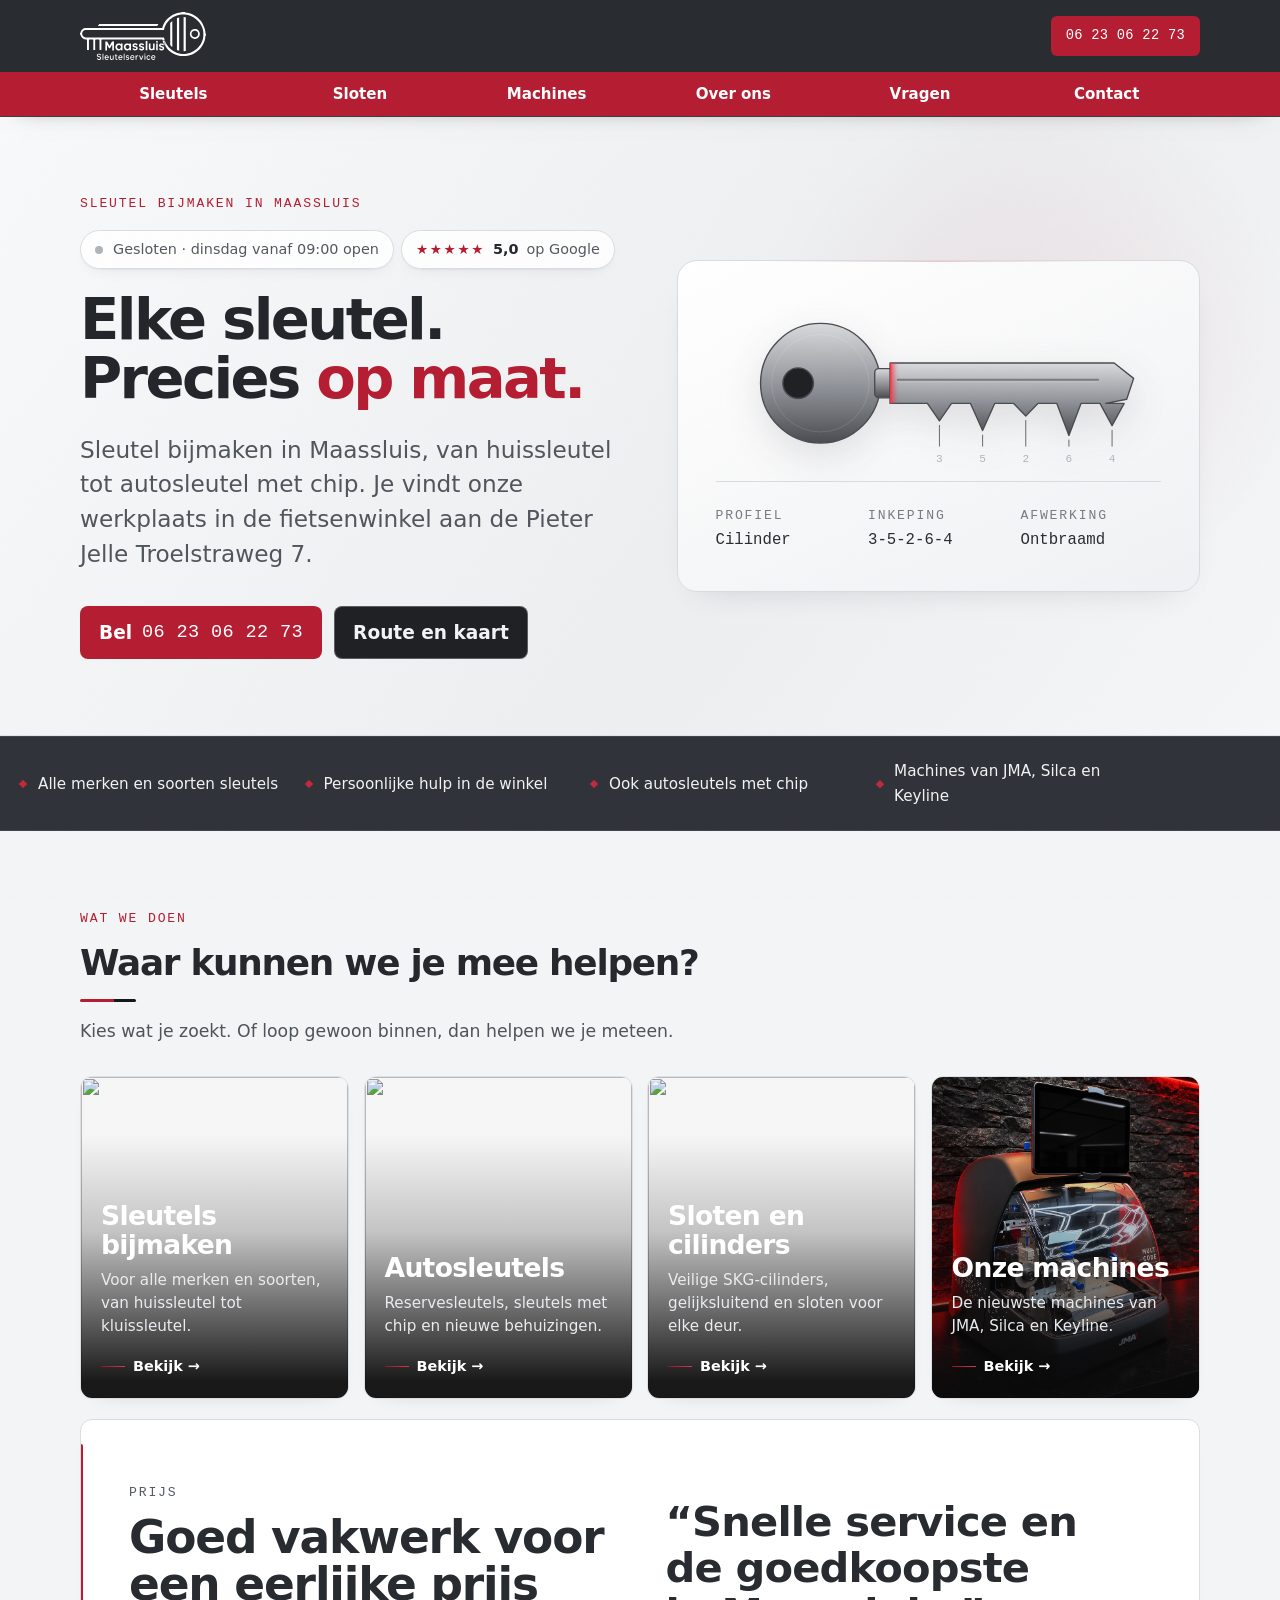
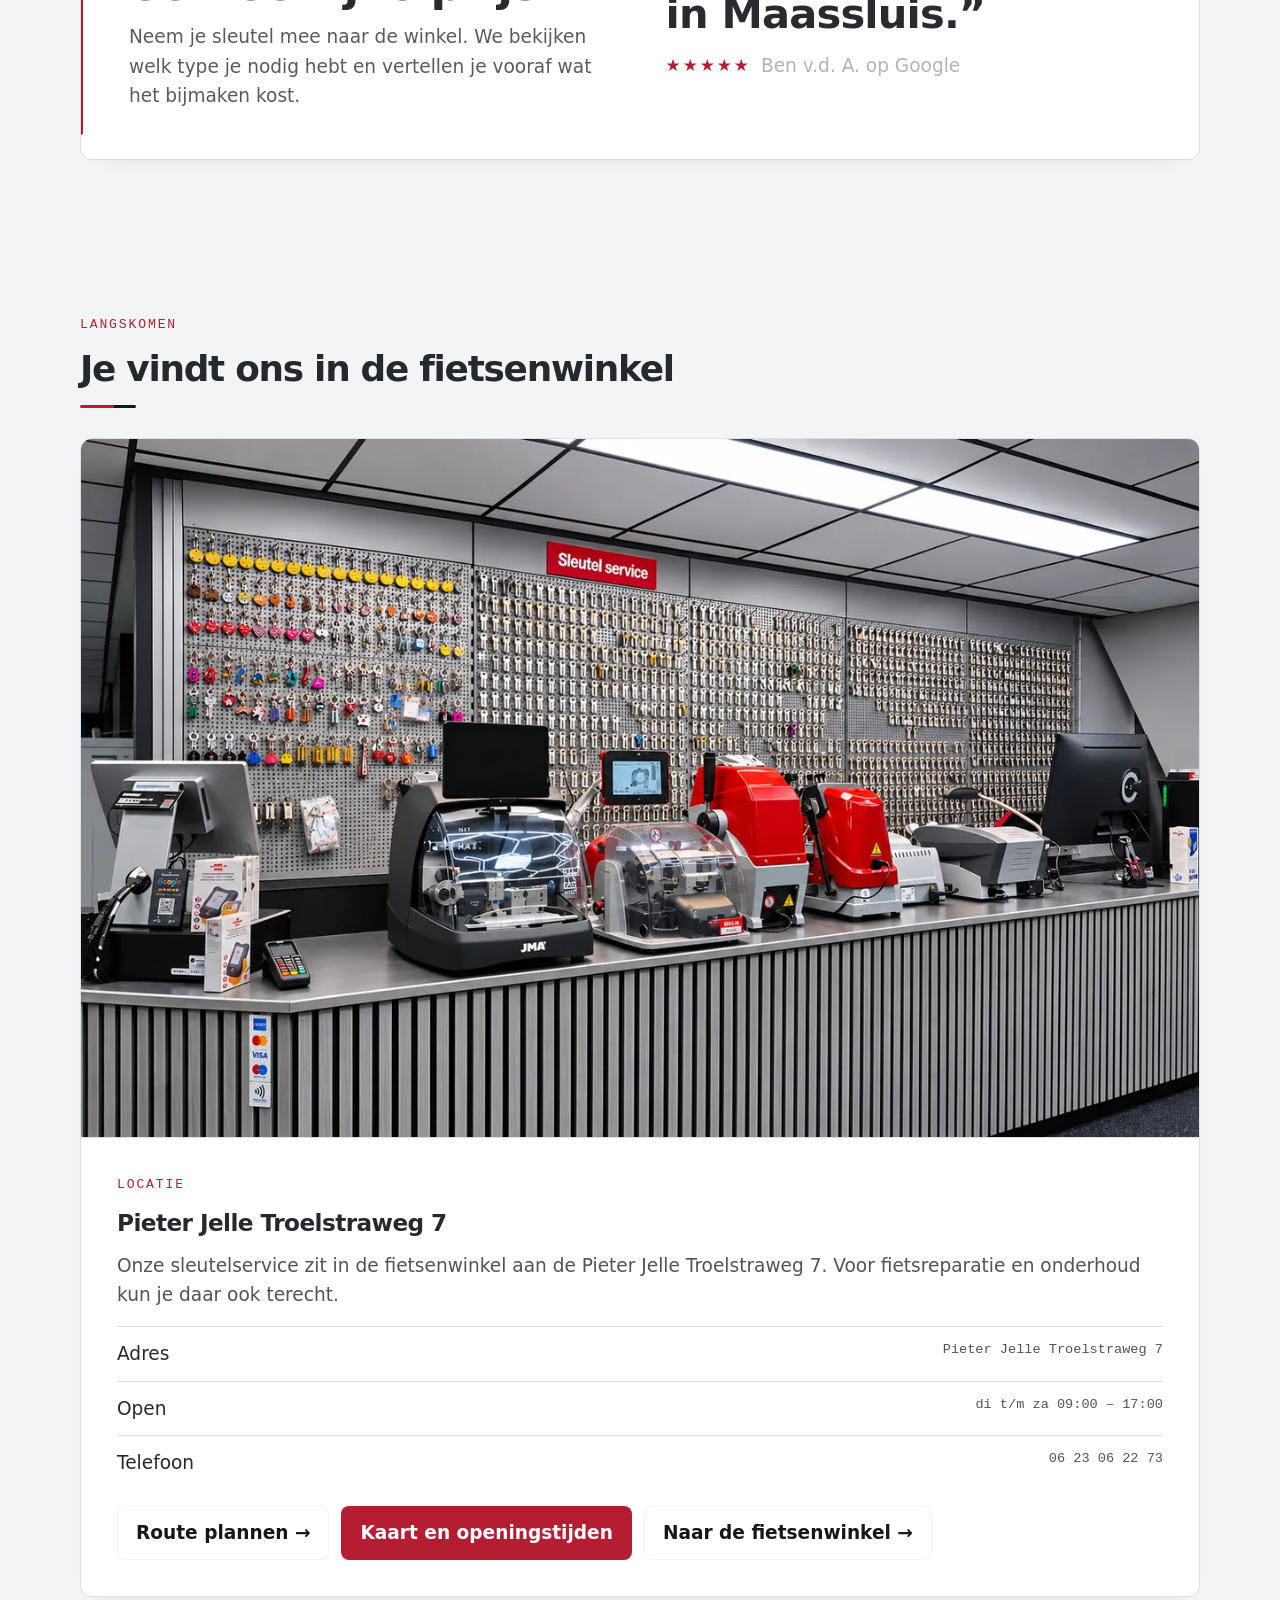
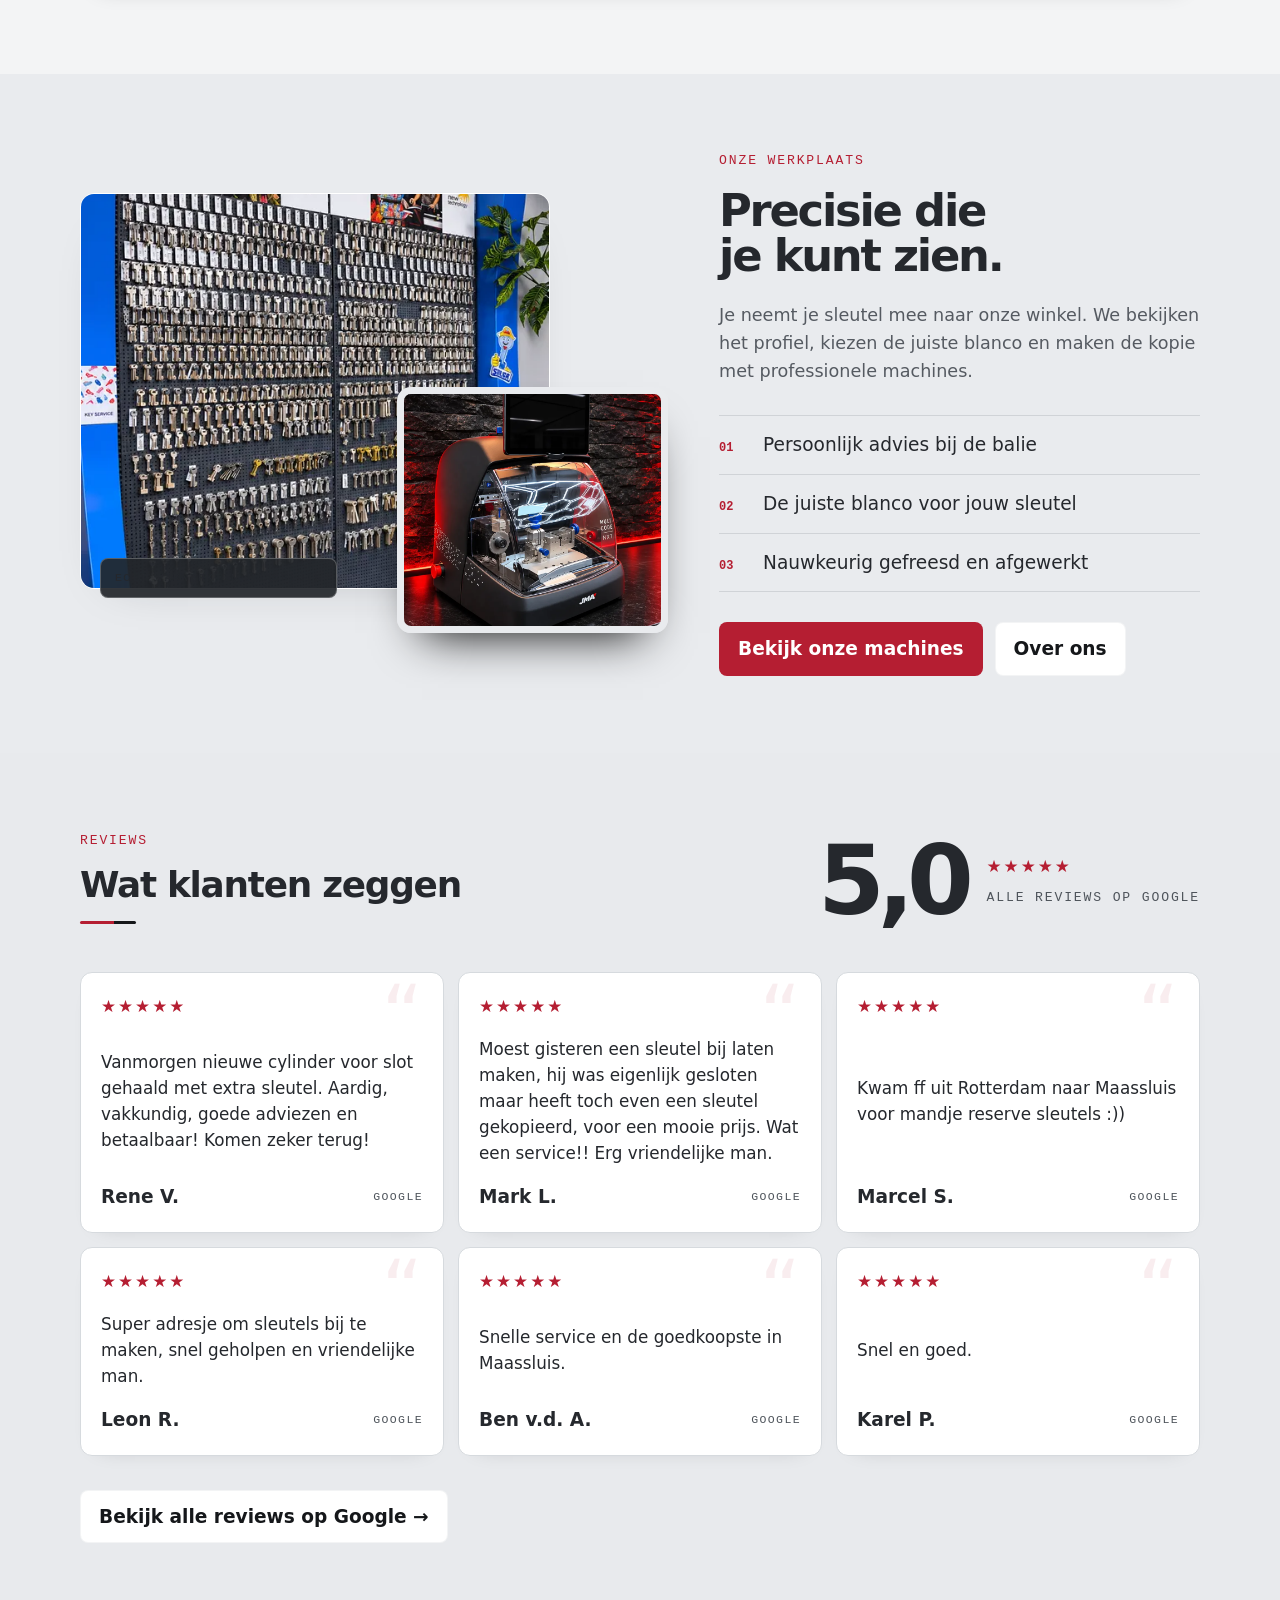
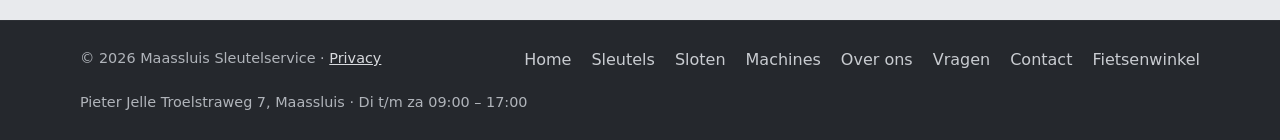
==== commit cd3e089e: "Keep the key display light and coherent" ====
--- a/index.html
+++ b/index.html
@@ -417,7 +417,7 @@
 .info3>div{border-top:3px solid var(--red)}
 .steps-wrap.dark{border:0}
 </style>
-<link rel="stylesheet" href="assets/polish.css?v=20261119-layout2">
+<link rel="stylesheet" href="assets/polish.css?v=20261119-layout3">
 </head>
 <body>
 
--- a/assets/polish.css
+++ b/assets/polish.css
@@ -374,3 +374,6 @@
 header>.bar>.brand{grid-column:1;grid-row:1}
 header>.bar>nav:not(.mnav-panel){grid-column:1/-1;grid-row:2}
 header>.bar>.btn{grid-column:2;grid-row:1;justify-self:end;align-self:center}
+
+/* The homepage hero has a more specific legacy rule; keep its key display light as well. */
+.hero.dark .key-stage{color:#272a2f;background:linear-gradient(155deg,#fff,#f0f1f3);border-color:#d8dbe0;box-shadow:0 14px 34px -25px rgba(23,27,32,.24)}
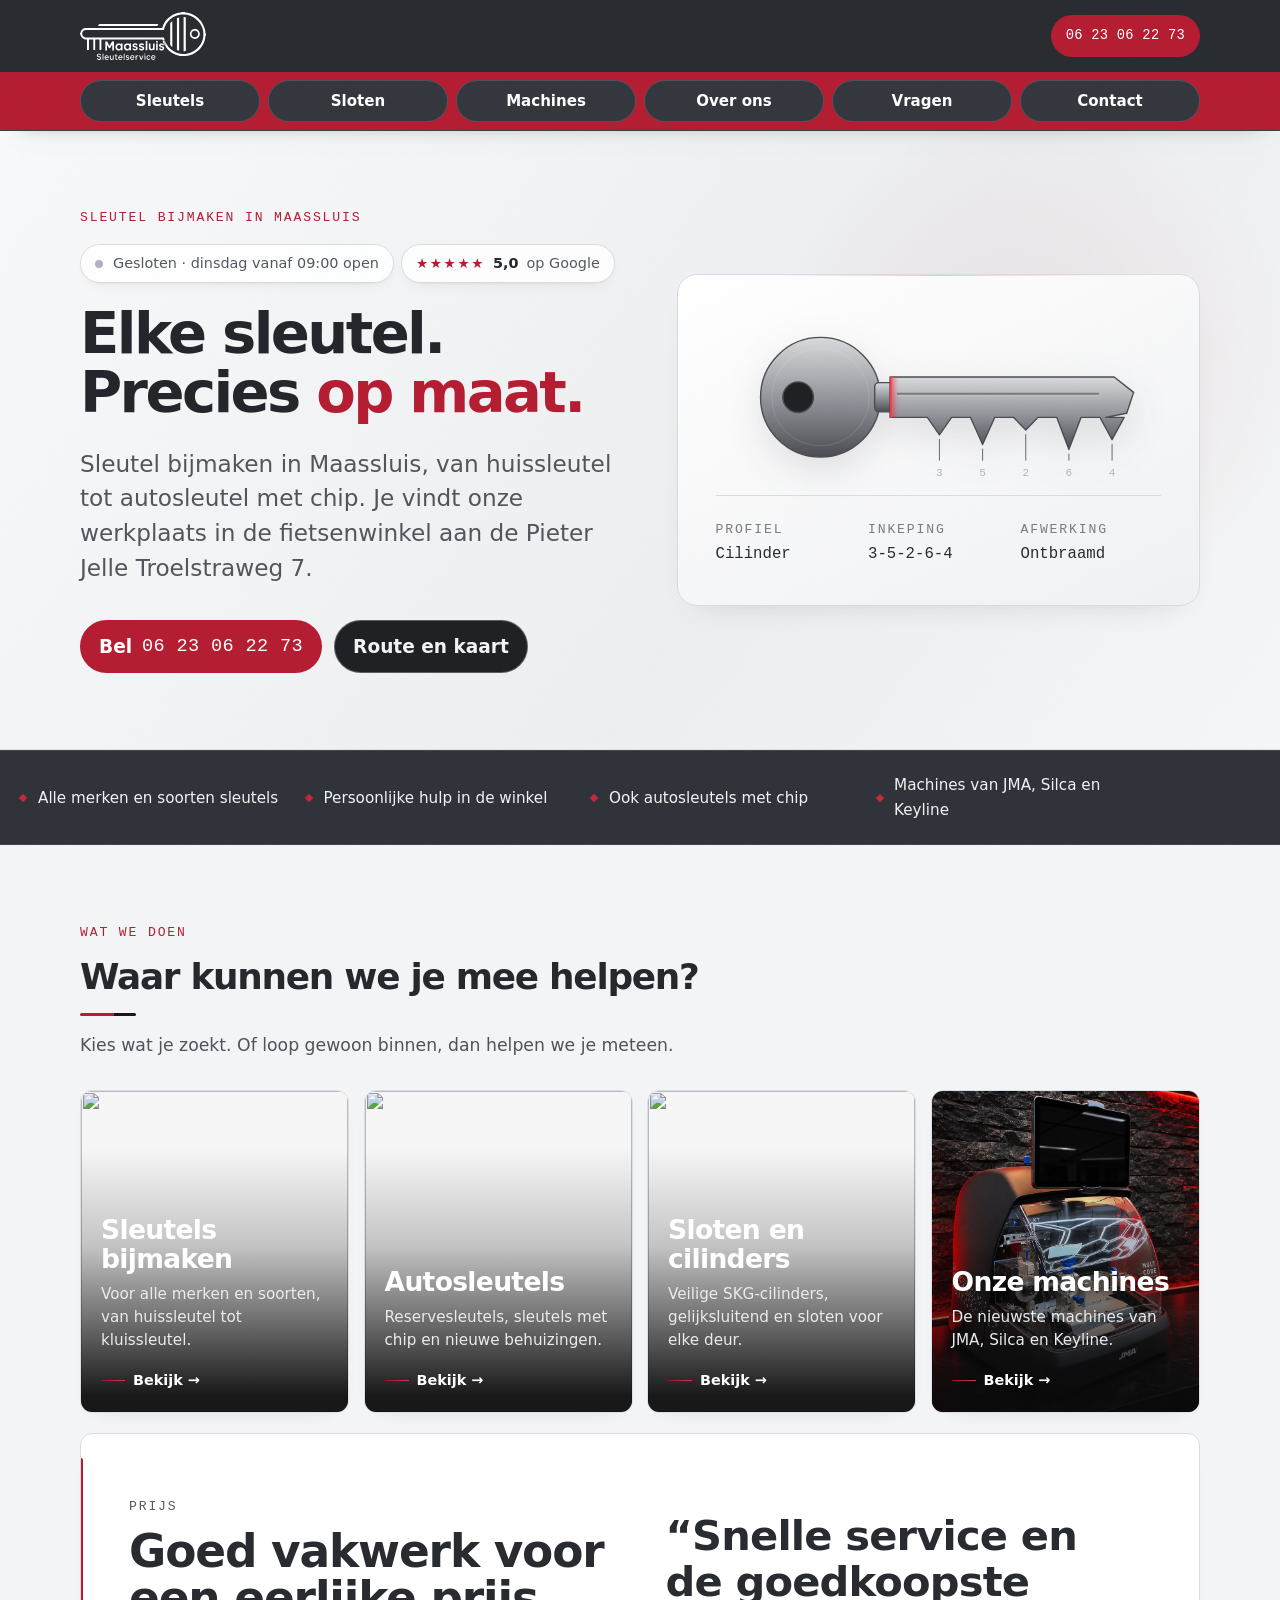
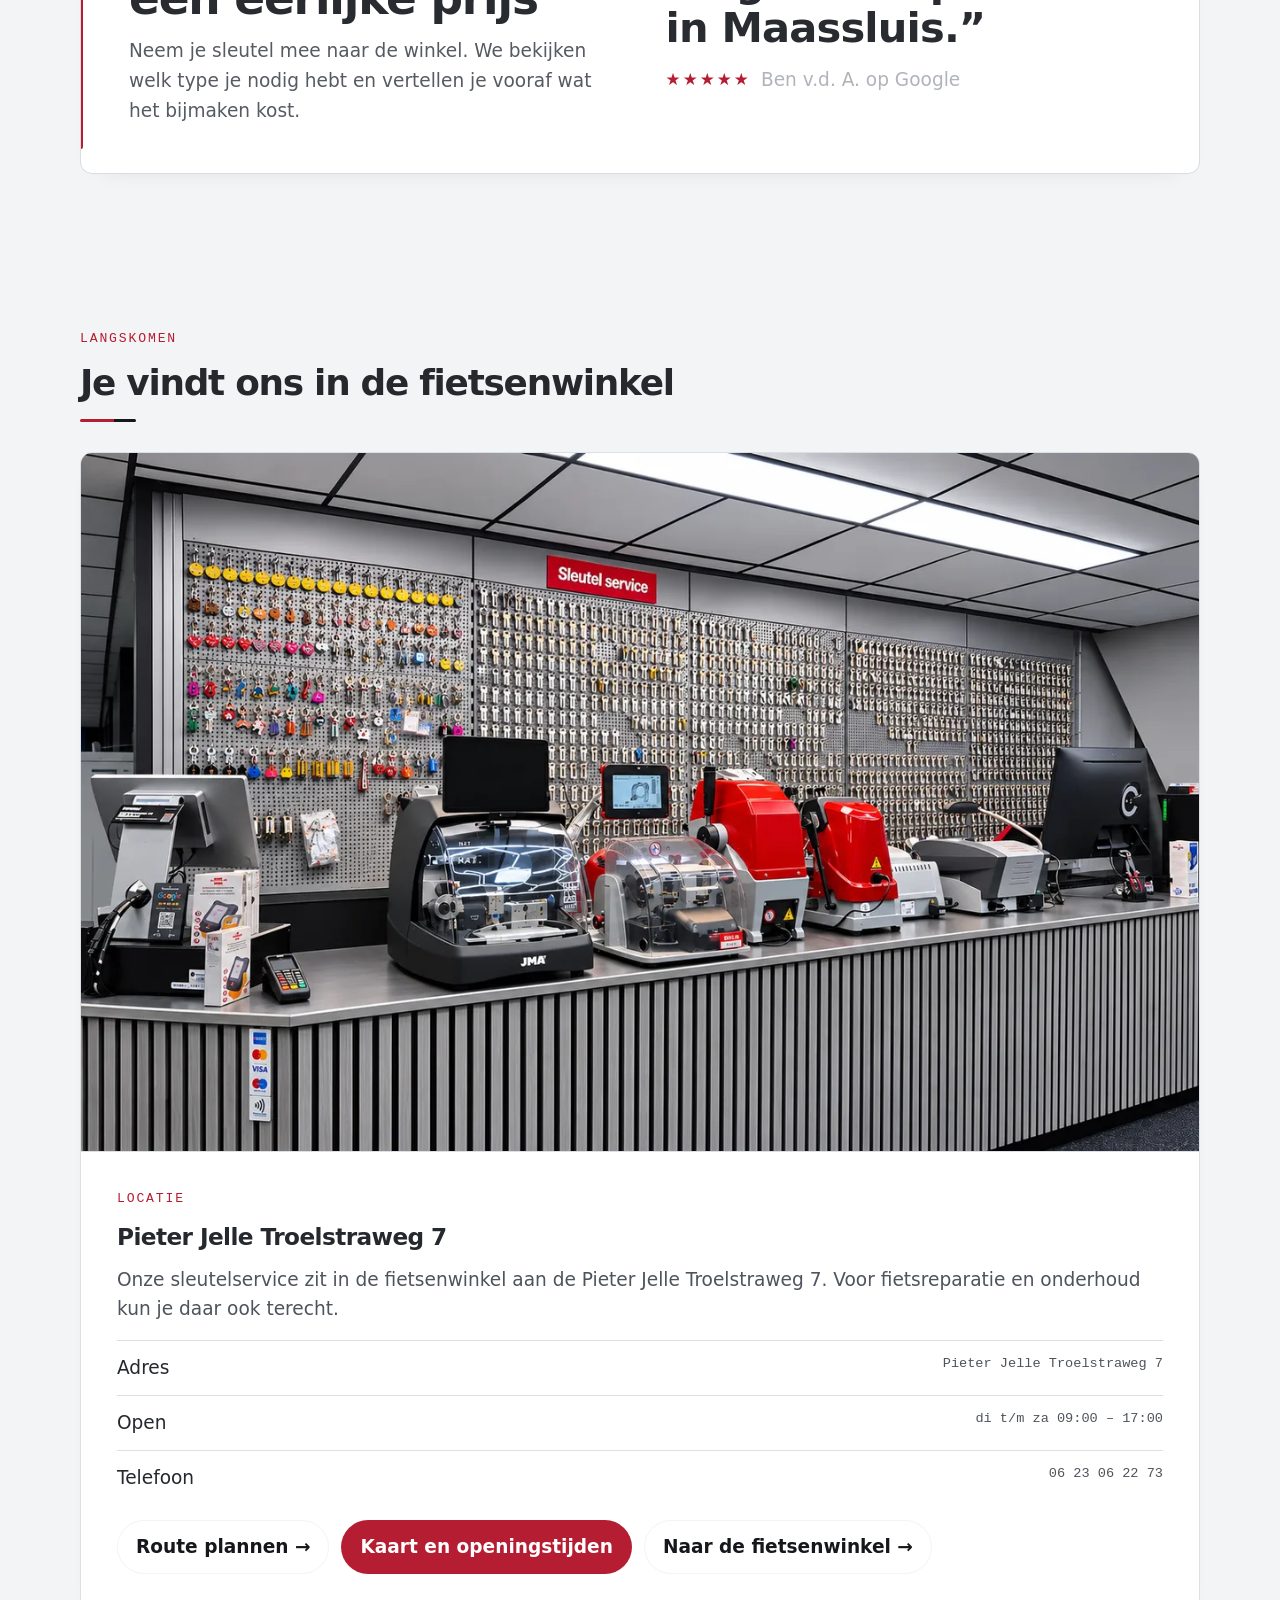
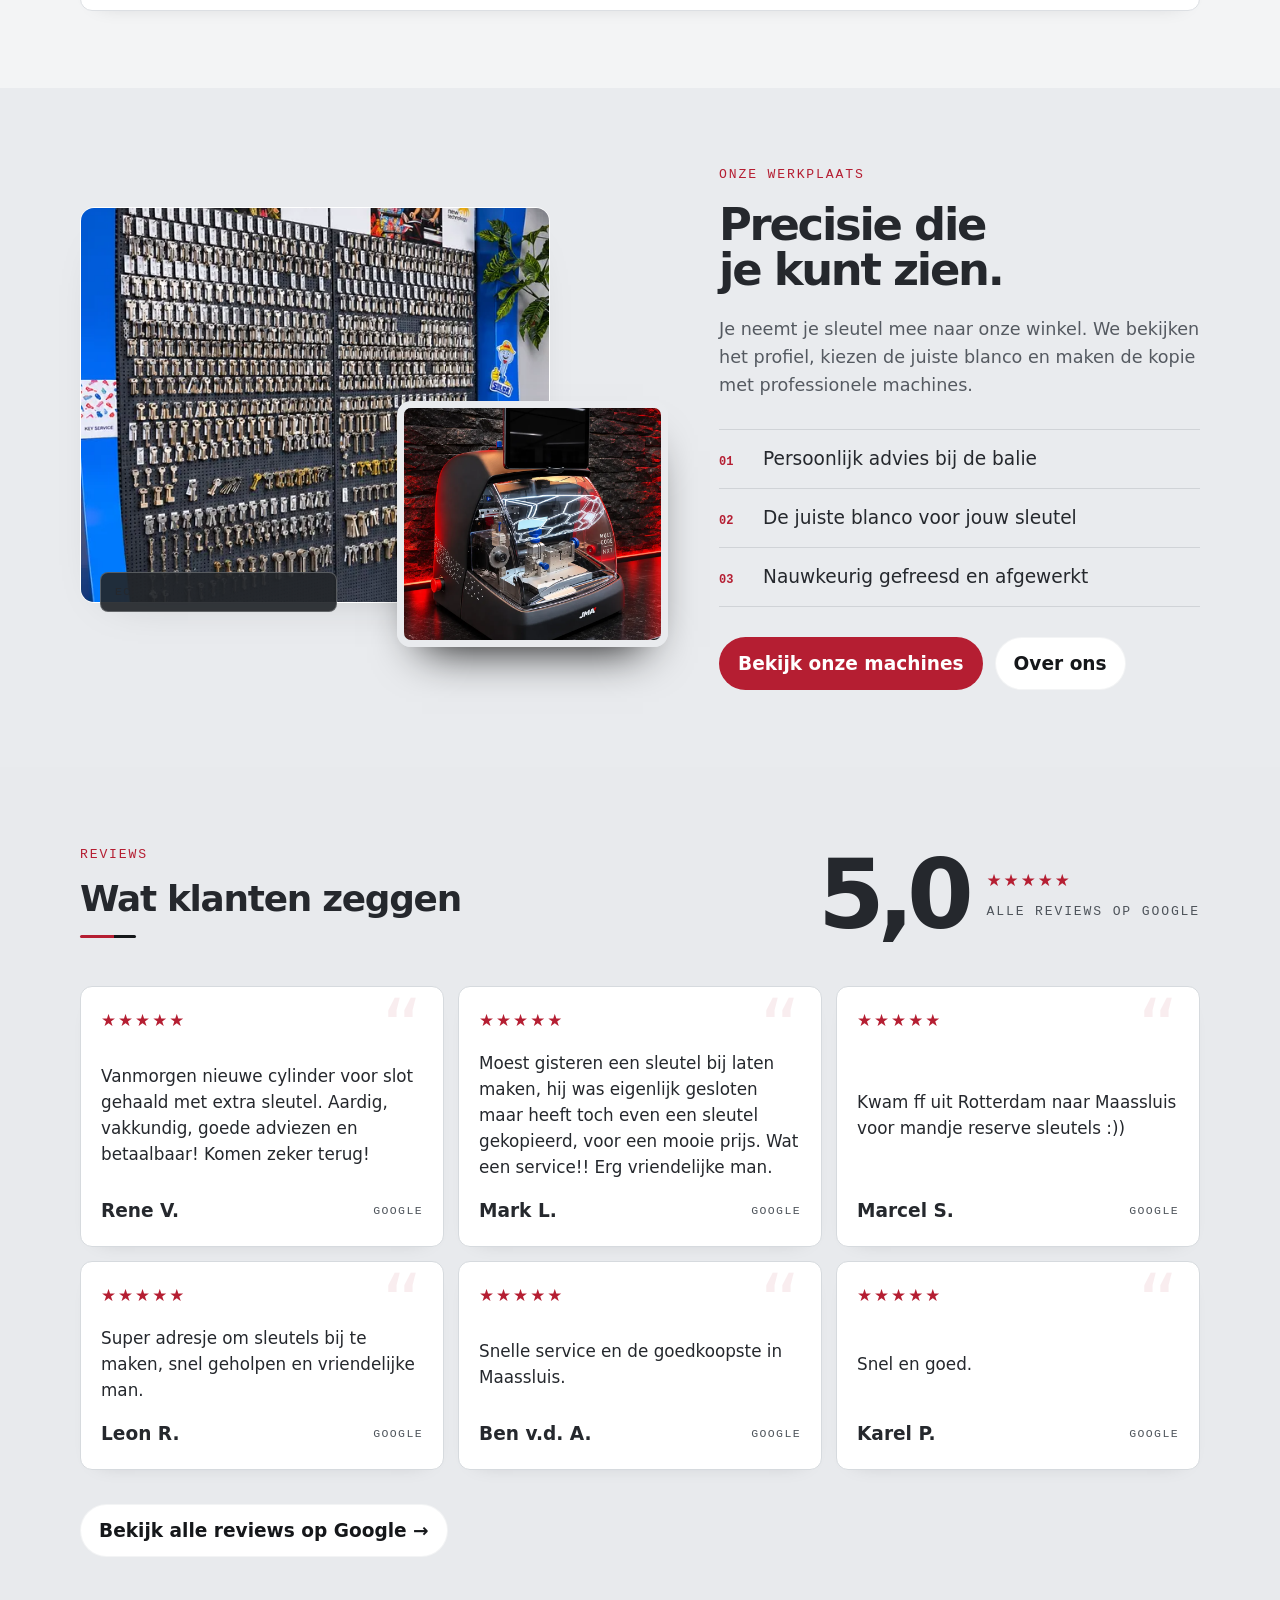
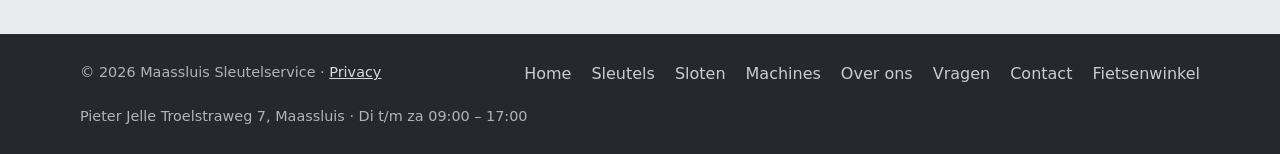
==== commit edb5c6c6: "Round navigation links and improve mobile tap targets" ====
--- a/index.html
+++ b/index.html
@@ -417,7 +417,7 @@
 .info3>div{border-top:3px solid var(--red)}
 .steps-wrap.dark{border:0}
 </style>
-<link rel="stylesheet" href="assets/polish.css?v=20261119-layout3">
+<link rel="stylesheet" href="assets/polish.css?v=20261119-layout4">
 </head>
 <body>
 
--- a/assets/polish.css
+++ b/assets/polish.css
@@ -377,3 +377,25 @@
 
 /* The homepage hero has a more specific legacy rule; keep its key display light as well. */
 .hero.dark .key-stage{color:#272a2f;background:linear-gradient(155deg,#fff,#f0f1f3);border-color:#d8dbe0;box-shadow:0 14px 34px -25px rgba(23,27,32,.24)}
+
+/* Rounded navigation controls with clear tap targets. */
+header>.bar>nav:not(.mnav-panel){gap:8px;padding-top:8px;padding-bottom:8px}
+header>.bar>nav:not(.mnav-panel) a{min-height:40px;border:1px solid rgba(255,255,255,.14);border-radius:999px;background:#34373d;padding-inline:18px}
+header>.bar>nav:not(.mnav-panel) a:hover{background:#45484e;border-color:rgba(255,255,255,.3);box-shadow:0 4px 10px rgba(60,8,19,.16)}
+header>.bar>nav:not(.mnav-panel) a.on{background:#24272c;border-color:rgba(255,255,255,.4);box-shadow:inset 0 -2px rgba(181,30,50,.85)}
+header>.bar>.btn{border-radius:999px;min-height:42px}
+.btn{border-radius:999px}
+@media(max-width:860px){
+  header>.bar>nav:not(.mnav-panel){gap:6px}
+  header>.bar>nav:not(.mnav-panel) a{min-height:44px;padding-inline:8px}
+}
+@media(max-width:600px){
+  header>.bar>nav:not(.mnav-panel){gap:5px;padding-top:7px;padding-bottom:7px}
+  header>.bar>nav:not(.mnav-panel) a{min-height:44px;padding-inline:4px;font-size:.82rem}
+  header>.bar>.btn{min-height:40px}
+  .hero .actions .btn{min-height:44px}
+  .callbar .btn{min-height:44px}
+}
+@media(max-width:360px){
+  header>.bar>nav:not(.mnav-panel) a{font-size:.75rem}
+}
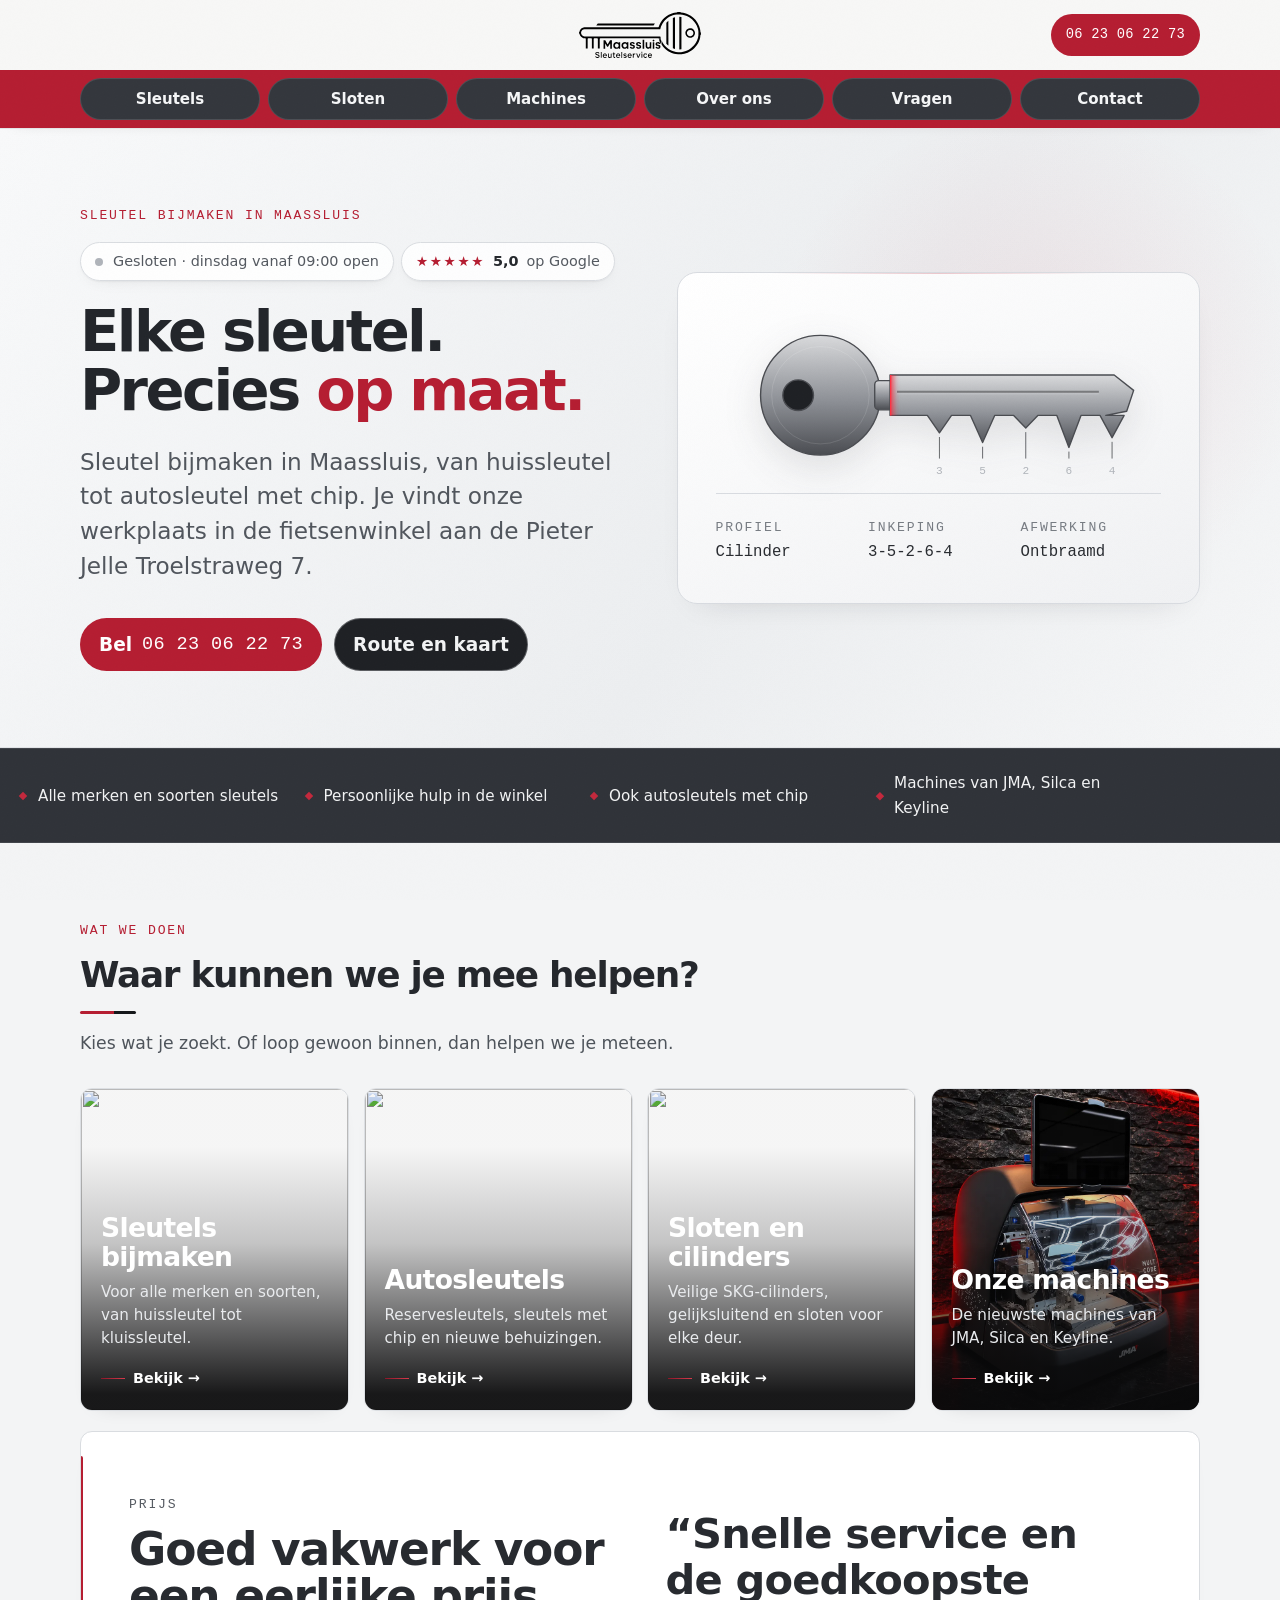
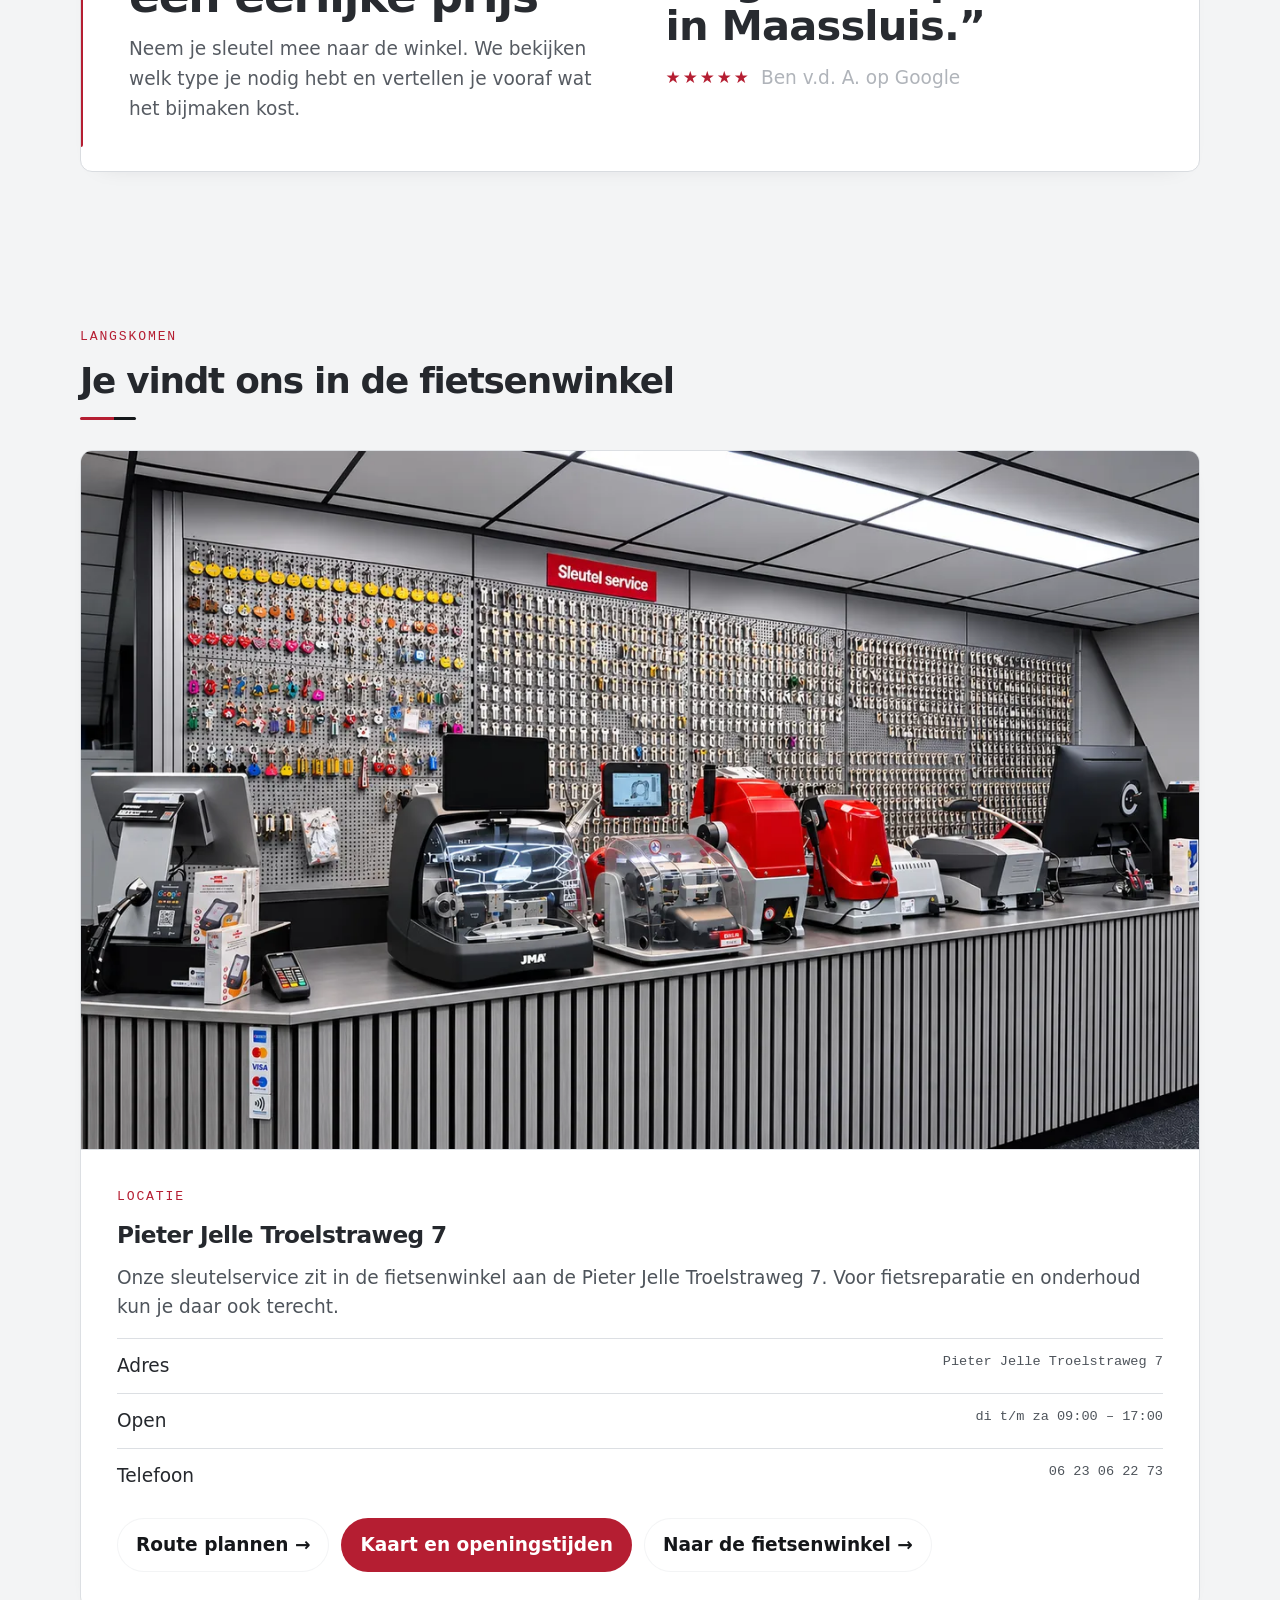
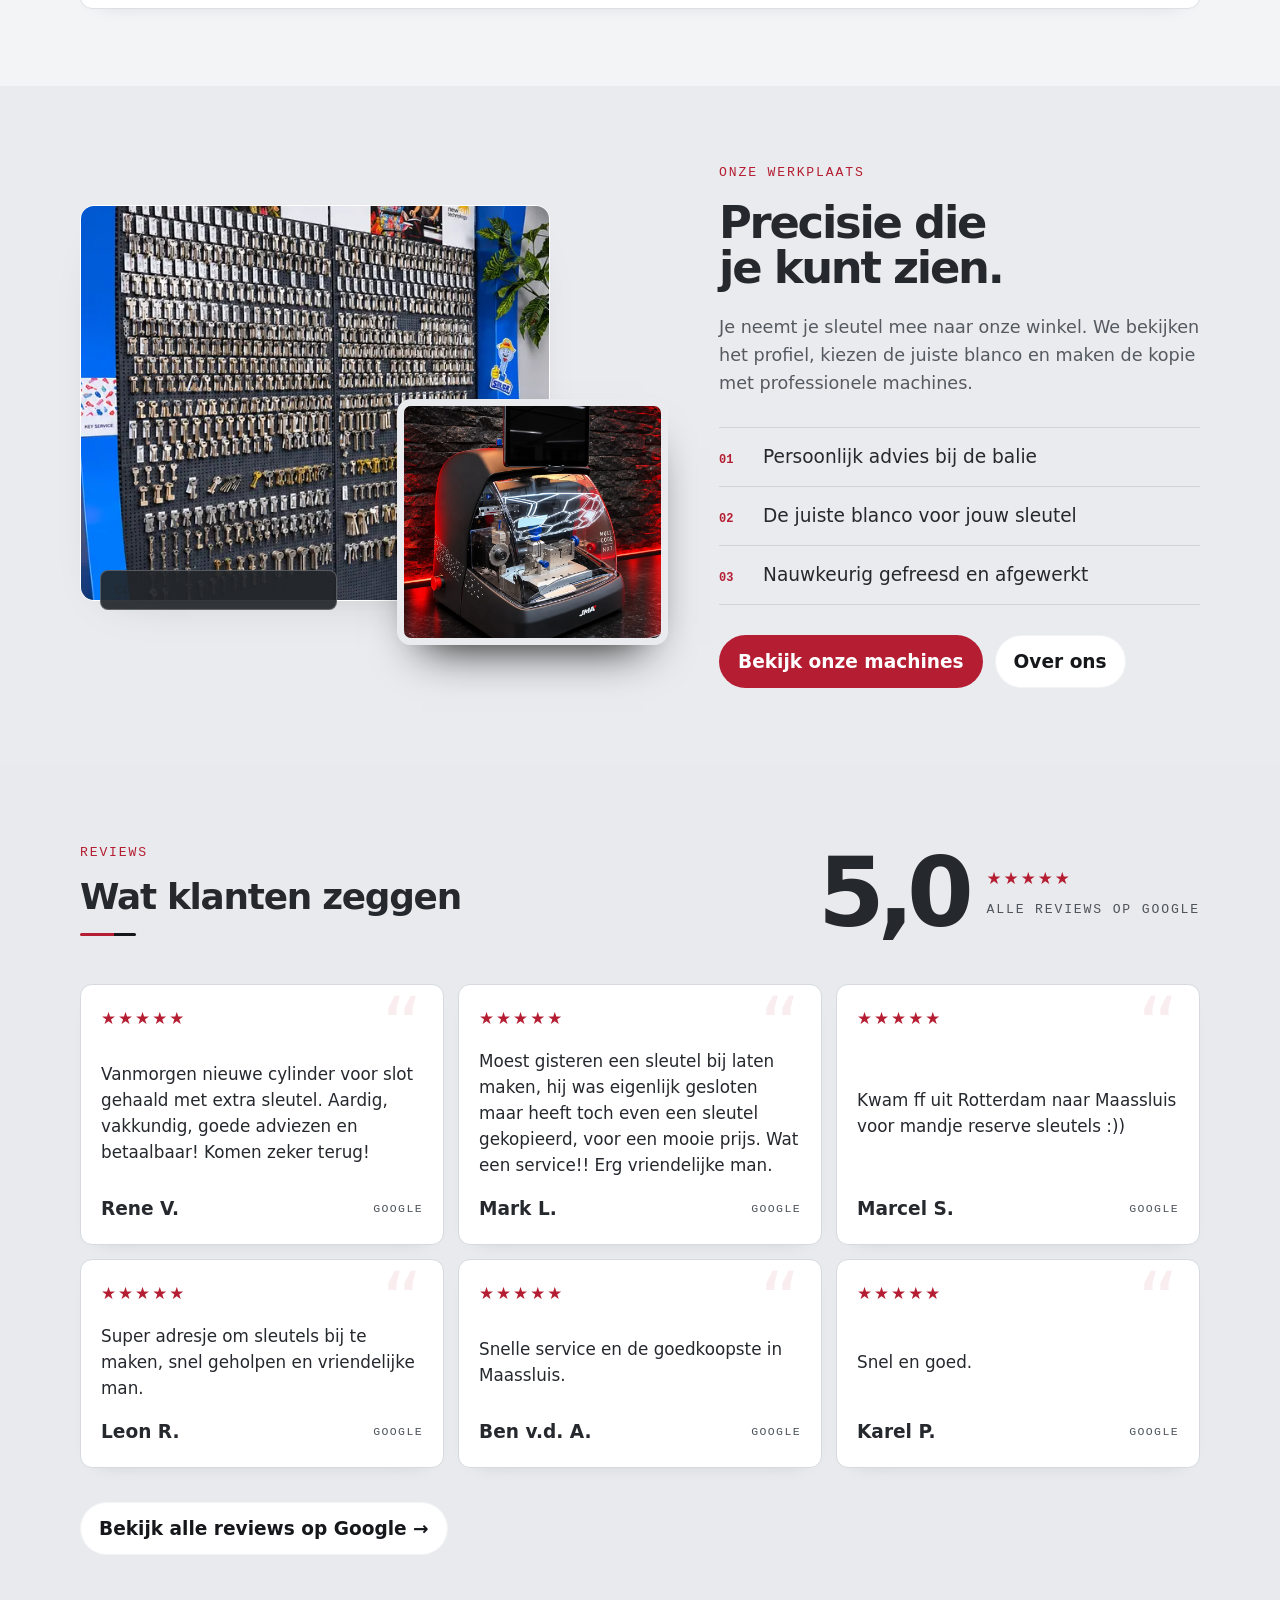
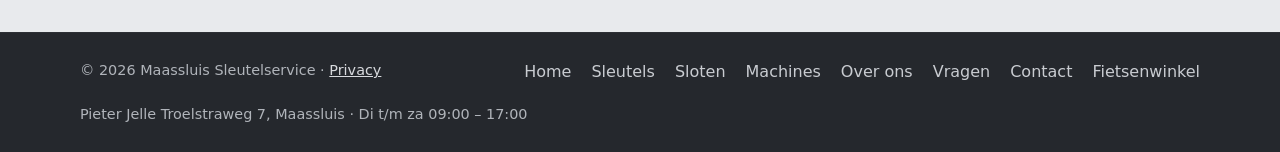
==== commit a95a5145: "Apply centered light header styling from Midnight design" ====
--- a/index.html
+++ b/index.html
@@ -417,7 +417,7 @@
 .info3>div{border-top:3px solid var(--red)}
 .steps-wrap.dark{border:0}
 </style>
-<link rel="stylesheet" href="assets/polish.css?v=20261119-layout4">
+<link rel="stylesheet" href="assets/polish.css?v=20261119-midnight">
 </head>
 <body>
 
--- a/assets/polish.css
+++ b/assets/polish.css
@@ -399,3 +399,22 @@
 @media(max-width:360px){
   header>.bar>nav:not(.mnav-panel) a{font-size:.75rem}
 }
+
+/* Midnight-inspired header: quiet light surface, centered wordmark, soft rounded controls. */
+header.dark{background:#f7f7f6;color:#292c31;border-bottom:1px solid #e4e5e7;box-shadow:0 4px 16px -14px rgba(20,24,29,.24);backdrop-filter:blur(12px)}
+header>.bar{grid-template-columns:minmax(0,1fr) auto minmax(0,1fr)}
+header>.bar>.brand{grid-column:2;grid-row:1;justify-self:center}
+header .brand img{filter:brightness(0);height:46px}
+header>.bar>.btn{grid-column:3;grid-row:1;justify-self:end}
+header>.bar>nav:not(.mnav-panel) a{background:#34373d;border-color:rgba(255,255,255,.12);color:#f5f6f7}
+header>.bar>nav:not(.mnav-panel) a:hover{background:#45484e;border-color:rgba(255,255,255,.3);color:#fff}
+header>.bar>nav:not(.mnav-panel) a.on{background:#292c31;border-color:#292c31;box-shadow:inset 0 -2px #b51e32;color:#fff}
+@media(max-width:860px){
+  header>.bar{grid-template-columns:minmax(0,1fr) auto minmax(0,1fr)}
+  header>.bar>.brand{grid-column:2;grid-row:1;justify-self:center}
+  header>.bar>.btn{grid-column:3;grid-row:1;justify-self:end}
+}
+@media(max-width:600px){
+  header .brand img{height:38px}
+  header>.bar>.btn{font-size:.74rem;padding:6px 9px}
+}
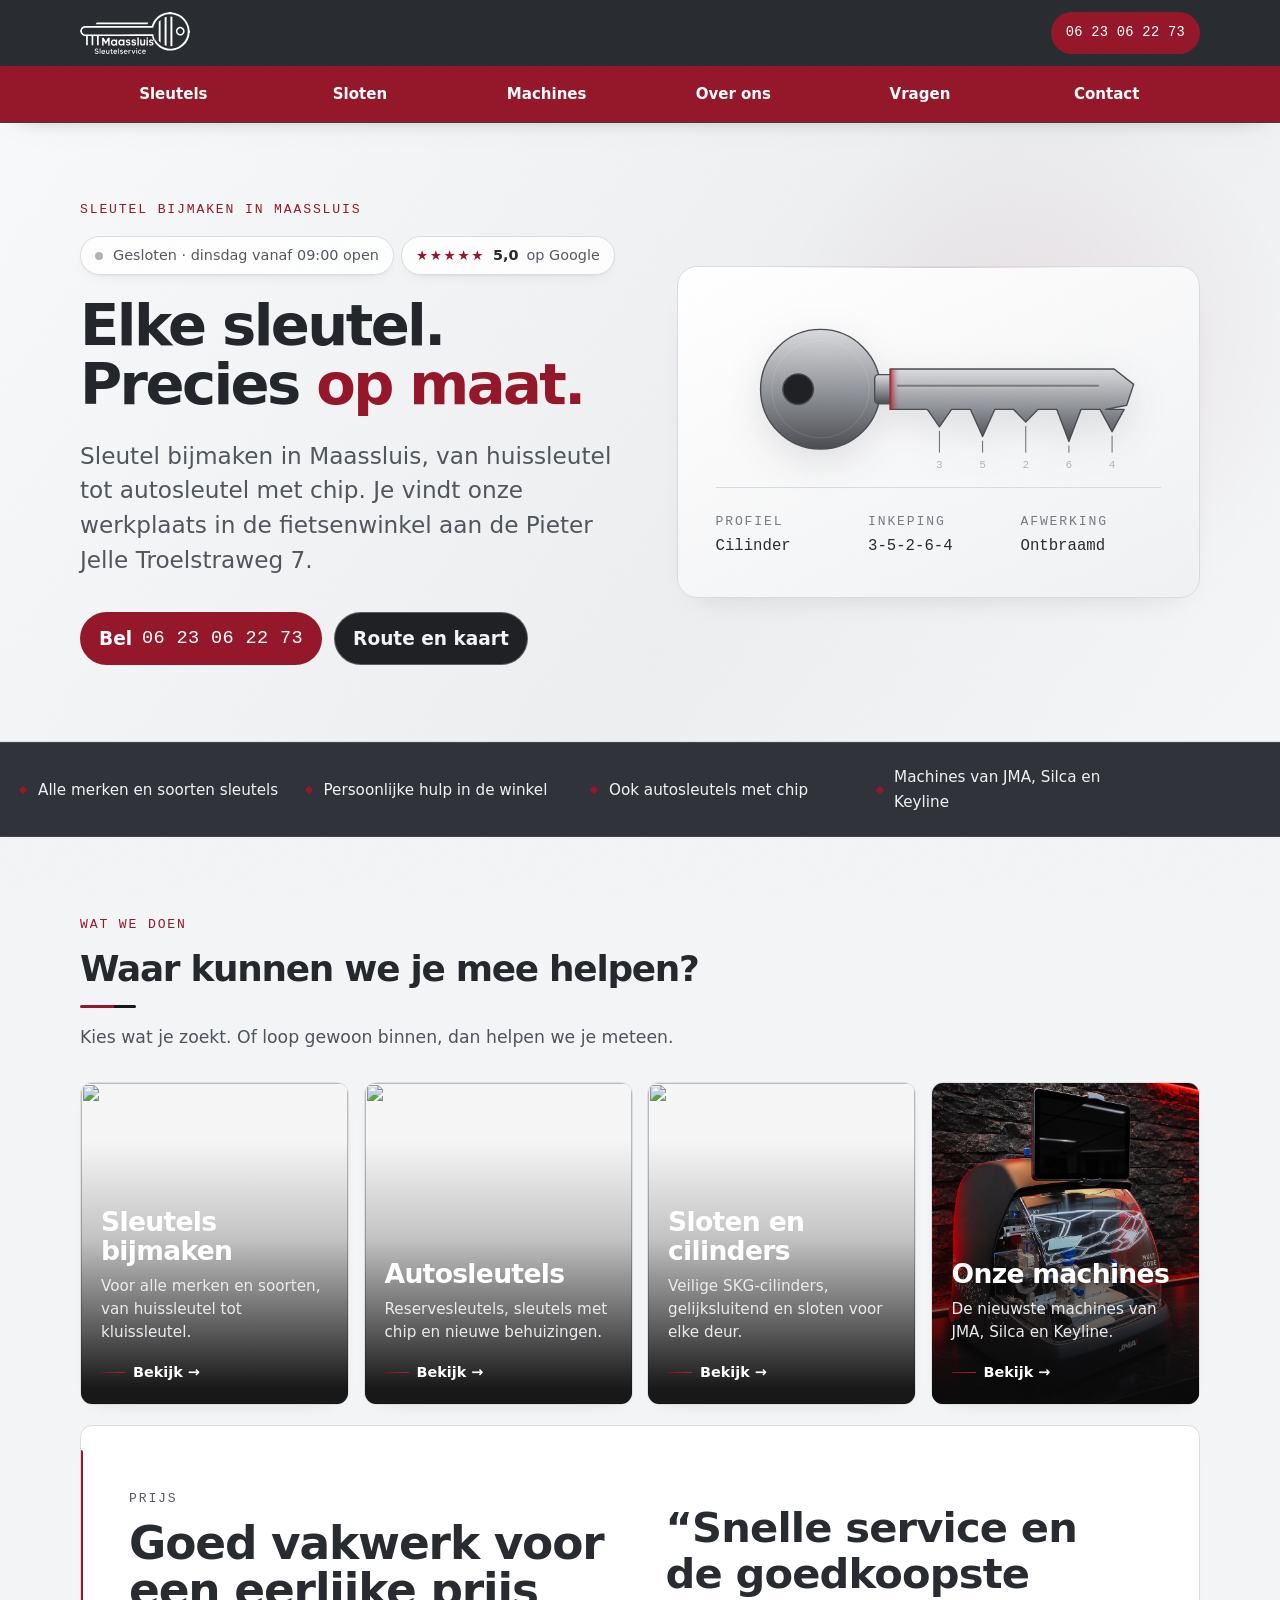
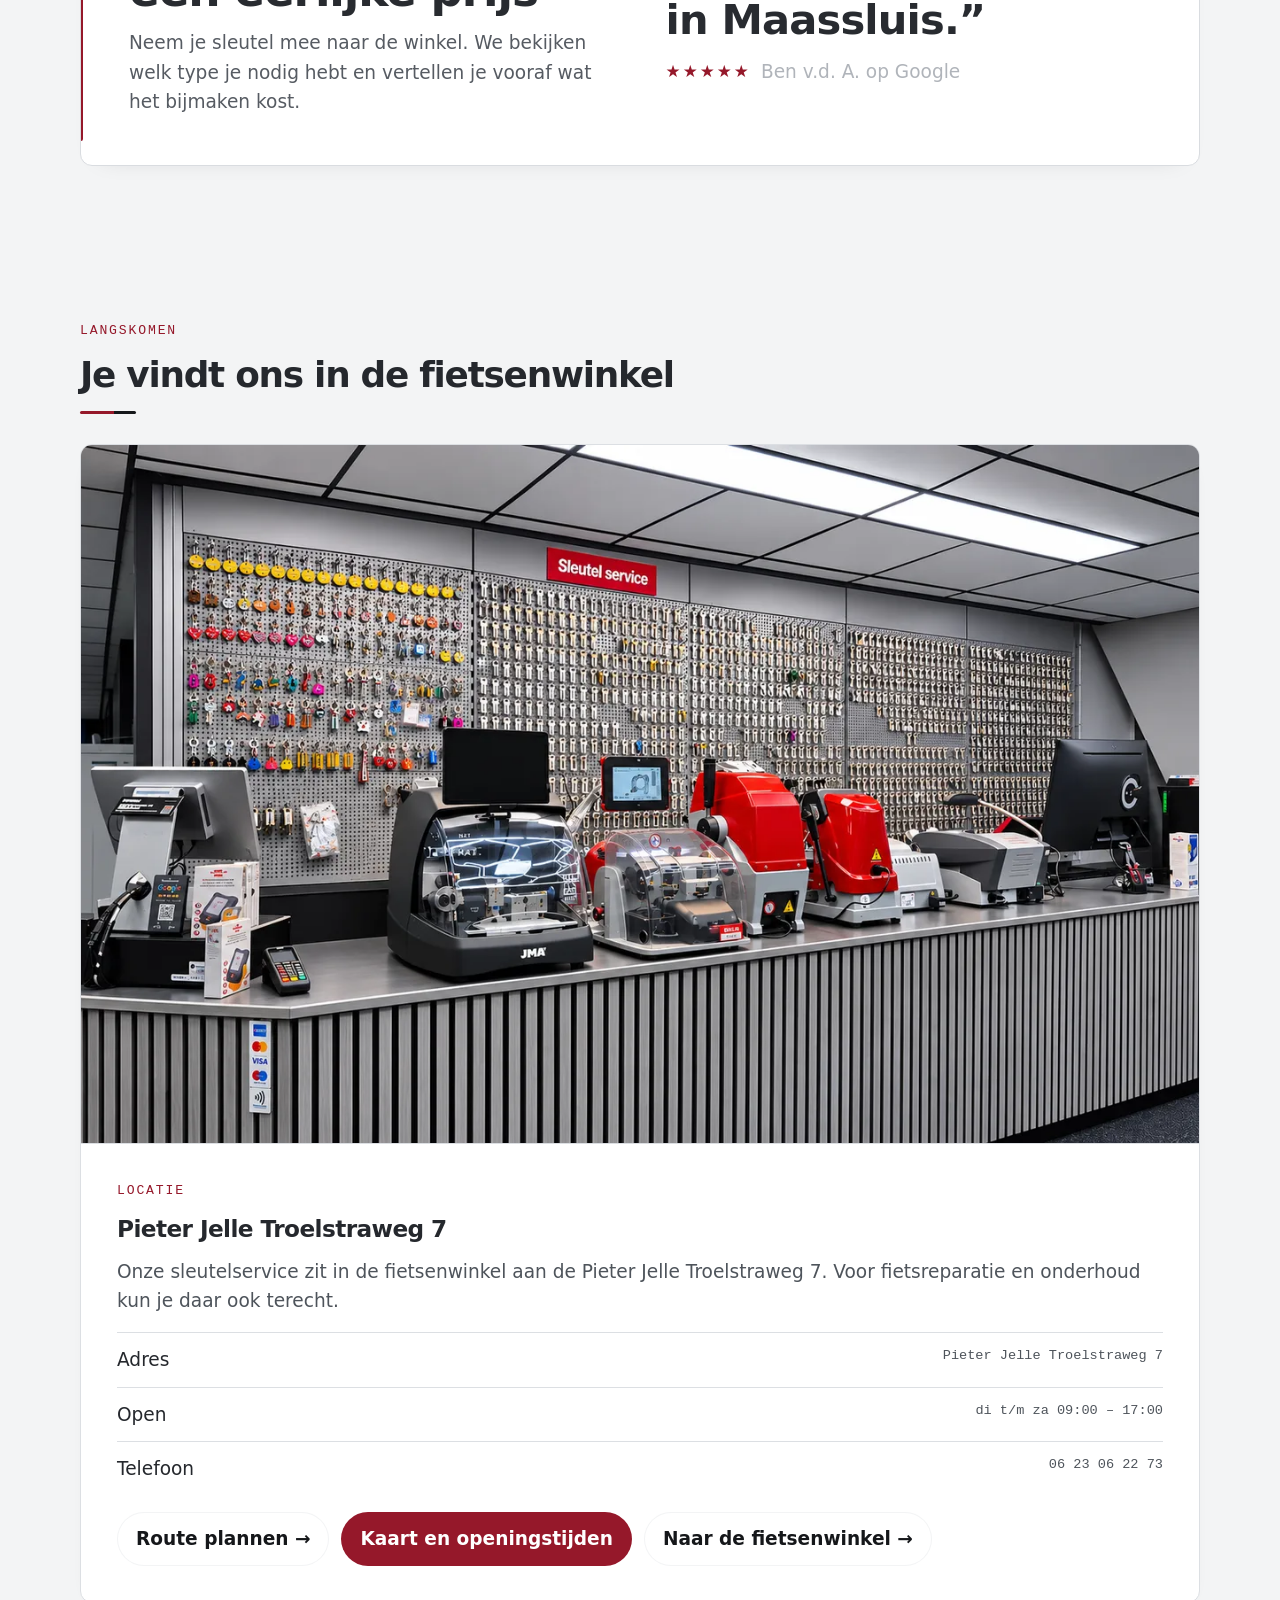
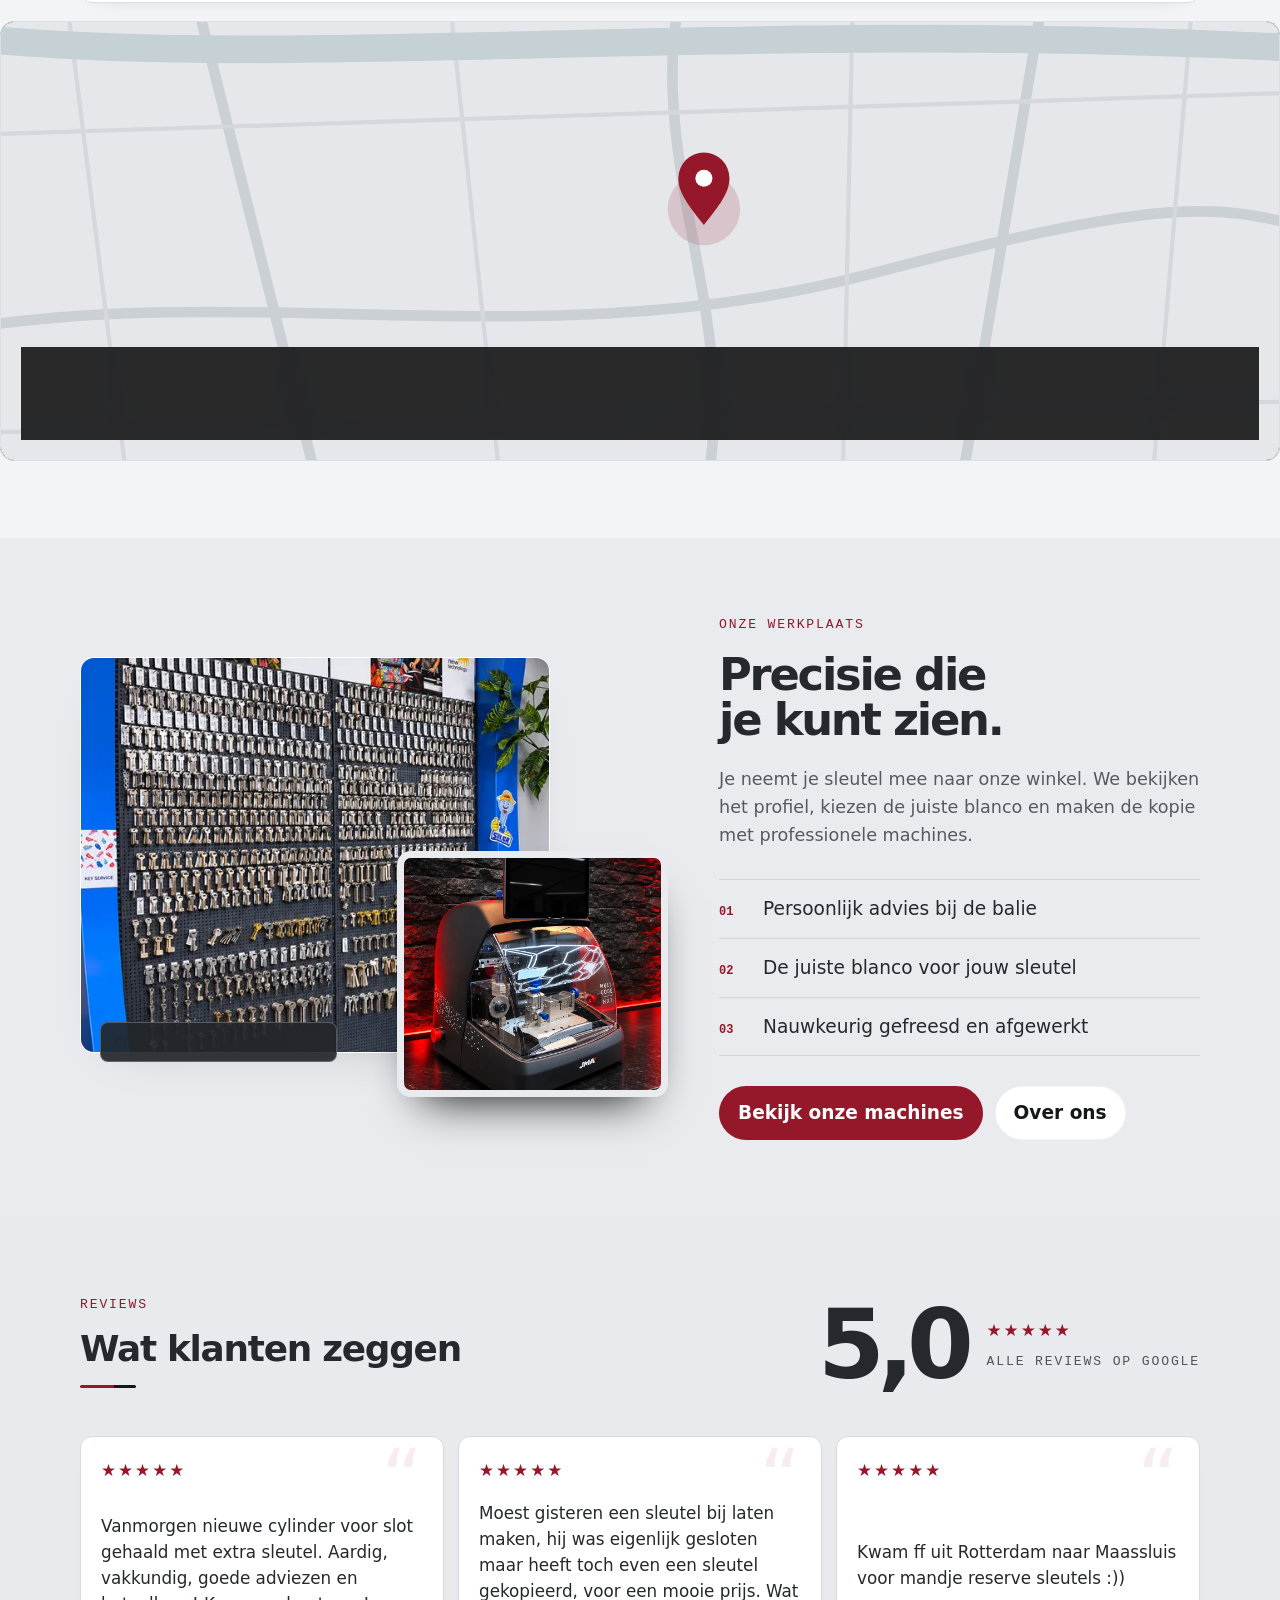
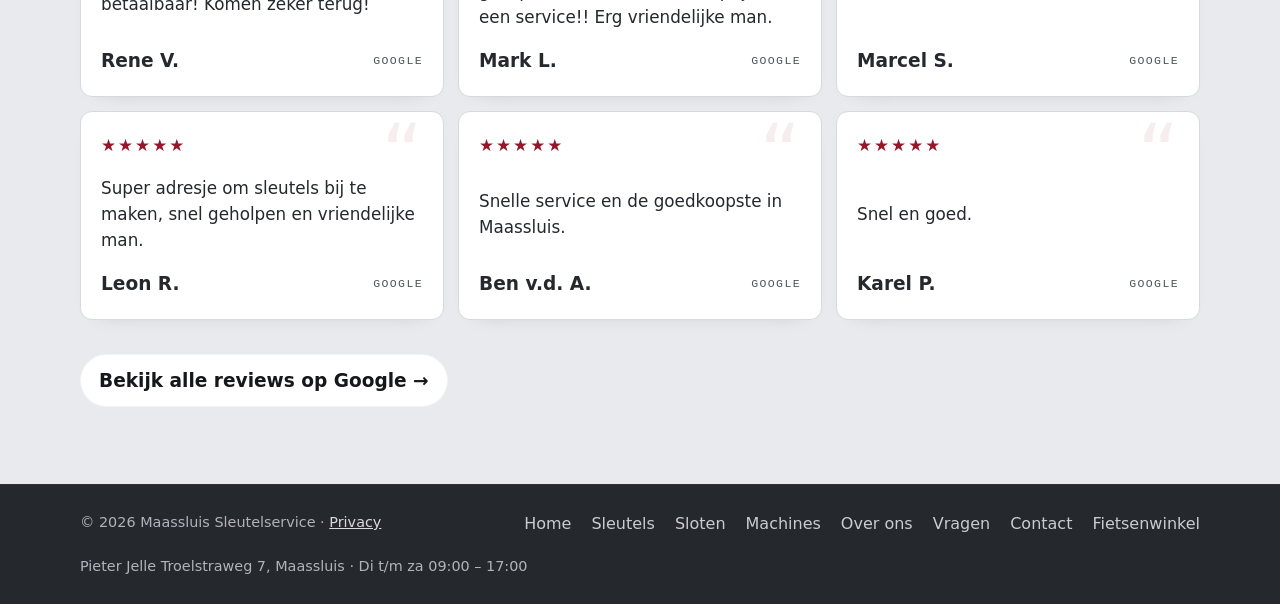
==== commit 1048d0aa: "Unify red accents, simplify navigation, add a privacy-aware location map" ====
--- a/index.html
+++ b/index.html
@@ -34,8 +34,8 @@
   --line:#2a2c30;
   --silver:#cfd2d6;      /* lichtgrijs */
   --silver-2:#e4e6e9;
-  --red:#e8181e;         /* logo-rood */
-  --red-glow:rgba(232,24,30,.45);
+  --red:#ae1425;         /* logo-rood */
+  --red-glow:rgba(170,18,26,.45);
   --steel-1:#d9dadc; --steel-2:#8d9096; --steel-3:#4a4c51;
   --font-display:"Bricolage Grotesque", "Arial Narrow", system-ui, sans-serif;
   --font-body:"Figtree", system-ui, -apple-system, "Segoe UI", sans-serif;
@@ -91,7 +91,7 @@
 /* hero */
 .hero{position:relative;overflow:hidden;padding-block:clamp(48px,7vw,96px) clamp(48px,7vw,96px)}
 .hero::before{content:"";position:absolute;inset:-20% -10% auto auto;width:70%;height:120%;pointer-events:none;
-  background:radial-gradient(closest-side, rgba(211,32,47,.16), transparent 70%)}
+  background:radial-gradient(closest-side, rgba(174,26,39,.16), transparent 70%)}
 .hero-grid{position:relative;display:grid;grid-template-columns:1fr 1.05fr;gap:clamp(32px,5vw,64px);align-items:center}
 .hero h1{font-size:var(--step-3);font-weight:800;margin-top:22px}
 .hero h1 .red{color:var(--red)}
@@ -146,7 +146,7 @@
 
 /* fotoplekken */
 .photo{position:relative;max-width:100%;display:grid;place-items:center;
-  background:repeating-linear-gradient(135deg, transparent 0 16px, rgba(211,32,47,.07) 16px 17px), linear-gradient(160deg,#1c1c20,#111113)}
+  background:repeating-linear-gradient(135deg, transparent 0 16px, rgba(174,26,39,.07) 16px 17px), linear-gradient(160deg,#1c1c20,#111113)}
 .photo span{font-family:var(--font-mono);font-size:.72rem;letter-spacing:.14em;text-transform:uppercase;color:var(--muted);background:var(--bg);padding:7px 12px;border-radius:6px;border:1px solid var(--line)}
 
 /* werkwijze */
@@ -162,7 +162,7 @@
 
 /* autosleutels */
 .auto{margin-top:20px;display:grid;grid-template-columns:1fr 1fr;gap:clamp(24px,4vw,56px);align-items:center;padding:clamp(26px,4vw,48px);border-radius:var(--radius);border:1px solid var(--line);
-  background:radial-gradient(120% 140% at 100% 0%, rgba(232,24,30,.16), transparent 55%), var(--surface)}
+  background:radial-gradient(120% 140% at 100% 0%, rgba(170,18,26,.16), transparent 55%), var(--surface)}
 .auto h3{font-size:var(--step-2);font-weight:800;margin-top:12px}
 .auto p{color:var(--muted);margin-top:14px;max-width:46ch}
 .auto ul{list-style:none;margin:0;padding:0;display:grid;min-width:0}
@@ -231,7 +231,7 @@
 @media (max-width:860px){ .brands{grid-template-columns:1fr} }
 
 /* prijs */
-.price{margin-top:20px;display:grid;grid-template-columns:1fr 1fr;gap:clamp(24px,4vw,56px);align-items:center;padding:clamp(26px,4vw,48px);border-radius:var(--radius);border:1px solid var(--red);background:linear-gradient(135deg, rgba(232,24,30,.14), transparent 60%), var(--surface)}
+.price{margin-top:20px;display:grid;grid-template-columns:1fr 1fr;gap:clamp(24px,4vw,56px);align-items:center;padding:clamp(26px,4vw,48px);border-radius:var(--radius);border:1px solid var(--red);background:linear-gradient(135deg, rgba(170,18,26,.14), transparent 60%), var(--surface)}
 .price h3{font-size:var(--step-2);font-weight:800;margin-top:12px}
 .price p{color:var(--muted);margin-top:14px;max-width:46ch}
 .price figure{margin:0;display:grid;gap:14px}
@@ -373,7 +373,7 @@
 .strip li{color:var(--ink)}
 .head h2::after,.head h1::after{background:linear-gradient(90deg,var(--red) 0 60%,var(--ink) 60% 100%)}
 .hero h1 .outline{color:var(--ink);-webkit-text-stroke:0}
-.hero::before{background:radial-gradient(closest-side, rgba(232,24,30,.09), transparent 70%)}
+.hero::before{background:radial-gradient(closest-side, rgba(170,18,26,.09), transparent 70%)}
 .key-stage{background:linear-gradient(180deg,#ffffff,#eef0f2)}
 .steps .n{-webkit-text-stroke:1.2px #8a9097}
 .about-text{color:var(--ink)}
@@ -383,8 +383,8 @@
 .tile,.service,.review,.panel,.info3>div,.machine,.auto,.brands,.price,.key-stage,.status,.chip-rating{box-shadow:0 1px 2px rgba(20,24,28,.05),0 6px 18px -10px rgba(20,24,28,.12)}
 .tile p,.facts dd.sub,.steps p,.info3 p:not(.label){font-size:1rem}
 .btn-ghost{border-color:#c3c8ce;background:var(--surface)}
-.price{background:linear-gradient(135deg, rgba(232,24,30,.06), transparent 60%), var(--surface)}
-.auto{background:radial-gradient(120% 140% at 100% 0%, rgba(232,24,30,.06), transparent 55%), var(--surface)}
+.price{background:linear-gradient(135deg, rgba(170,18,26,.06), transparent 60%), var(--surface)}
+.auto{background:radial-gradient(120% 140% at 100% 0%, rgba(170,18,26,.06), transparent 55%), var(--surface)}
 .brands li{background:var(--silver-2)}
 .map .overlay{color:#fff}
 .map .overlay small{color:#c9cdd2}
@@ -405,7 +405,7 @@
 .dark .mnav summary i b:nth-child(2){background:var(--red)}
 .hero.dark{--surface-2:#26282c}
 .hero.dark .key-stage{background:linear-gradient(180deg,var(--surface-2),var(--surface));box-shadow:0 30px 60px -30px rgba(0,0,0,.6)}
-.hero.dark::before{background:radial-gradient(closest-side, rgba(232,24,30,.2), transparent 70%)}
+.hero.dark::before{background:radial-gradient(closest-side, rgba(170,18,26,.2), transparent 70%)}
 .strip.dark{border-color:#2d3035}
 .strip.dark li{color:var(--ink)}
 .price.dark{border-color:var(--red)}
@@ -417,7 +417,7 @@
 .info3>div{border-top:3px solid var(--red)}
 .steps-wrap.dark{border:0}
 </style>
-<link rel="stylesheet" href="assets/polish.css?v=20261119-midnight">
+<link rel="stylesheet" href="assets/polish.css?v=20261119-unified">
 </head>
 <body>
 
@@ -527,7 +527,28 @@
         </article>
       </div>
     </div>
-  </section>
+  
+      <div class="map" id="map" role="region" aria-label="Google Maps locatiekaart van Maassluis Sleutelservice" style="margin-top:18px">
+        <svg class="art" viewBox="0 0 1200 440" preserveAspectRatio="xMidYMid slice" aria-hidden="true">
+          <rect width="1200" height="440" fill="#e5e7ea"/>
+          <g stroke="#cbd0d5" stroke-width="10" fill="none" stroke-linecap="round">
+            <path d="M-20 300 C 260 260, 520 330, 820 250 S 1150 190, 1240 210"/>
+            <path d="M180 -20 L 300 460"/><path d="M640 -20 C 600 140, 700 300, 660 460"/><path d="M980 -20 L 900 460"/>
+          </g>
+          <g stroke="#d4d8dd" stroke-width="4" fill="none">
+            <path d="M-20 120 L 1240 80"/><path d="M-20 400 L 1240 370"/><path d="M420 -20 L 470 460"/><path d="M800 -20 L 790 460"/><path d="M60 -20 L 120 460"/><path d="M1120 -20 L 1080 460"/>
+          </g>
+          <path d="M-20 30 C 300 60, 700 10, 1240 40" stroke="#c5d1d5" stroke-width="26" fill="none"/>
+          <circle cx="660" cy="190" r="34" fill="rgba(149,24,42,.16)"/>
+          <path d="M660 205 c-14-18-24-30-24-44a24 24 0 0 1 48 0c0 14-10 26-24 44z" fill="#95182a"/>
+          <circle cx="660" cy="161" r="8" fill="#fff"/>
+        </svg>
+        <div class="overlay">
+          <div><b>Pieter Jelle Troelstraweg 7, Maassluis</b><small>In de fietsenwinkel. De Google-kaart laadt pas als je op de knop drukt.</small></div>
+          <a class="btn btn-red" id="map-btn" href="https://www.google.com/maps/search/?api=1&amp;query=Pieter+Jelle+Troelstraweg+7+Maassluis" target="_blank" rel="noopener">Kaart tonen</a>
+        </div>
+      </div>
+</section>
 
 <section class="block atelier" id="vakmanschap">
     <div class="wrap atelier-grid">
--- a/assets/polish.css
+++ b/assets/polish.css
@@ -11,8 +11,8 @@
 header nav a:hover::after,header nav a.on::after{right:0}
 header nav a.on{box-shadow:none;padding-bottom:0}
 .btn{min-height:52px;justify-content:center;box-shadow:0 12px 24px -18px rgba(0,0,0,.55)}
-.btn-red{background:linear-gradient(135deg,#f12b35,#d9101c);box-shadow:0 12px 30px -17px rgba(232,24,30,.7)}
-.btn-red:hover{box-shadow:0 16px 36px -13px rgba(232,24,30,.55)}
+.btn-red{background:linear-gradient(135deg,#95182a,#a41320);box-shadow:0 12px 30px -17px rgba(170,18,26,.7)}
+.btn-red:hover{box-shadow:0 16px 36px -13px rgba(170,18,26,.55)}
 .btn-ghost:hover{transform:translateY(-1px)}
 .hero.dark{isolation:isolate;background:radial-gradient(ellipse at 78% 45%,rgba(113,18,26,.23),transparent 42%),linear-gradient(135deg,#17191c,#101114 62%,#19191c)}
 .hero.dark::after,.pagehero.dark::after{content:"";position:absolute;inset:0;z-index:-1;pointer-events:none;opacity:.34;background:repeating-linear-gradient(115deg,transparent 0 139px,rgba(255,255,255,.025) 140px 141px)}
@@ -52,13 +52,13 @@
 .machine figcaption{padding:23px}
 .service .shot{transition:filter .4s ease}
 .service:hover .shot{filter:contrast(1.05) saturate(1.04)}
-.price.dark{border:1px solid #454046;background:radial-gradient(circle at 6% 0%,rgba(232,24,30,.22),transparent 36%),linear-gradient(135deg,#25262b,#17191d);box-shadow:0 30px 55px -45px rgba(18,19,23,.9)}
+.price.dark{border:1px solid #454046;background:radial-gradient(circle at 6% 0%,rgba(170,18,26,.22),transparent 36%),linear-gradient(135deg,#25262b,#17191d);box-shadow:0 30px 55px -45px rgba(18,19,23,.9)}
 .price.dark::before{content:"";position:absolute;left:0;top:24px;bottom:24px;width:3px;border-radius:0 3px 3px 0;background:var(--red)}
 .price{position:relative;overflow:hidden}
 .g{background:#e8eaed}
 .reviews{align-items:stretch}
 .review{border-color:#d8dce0;padding:clamp(22px,2.5vw,32px);position:relative}
-.review::before{content:"“";position:absolute;right:20px;top:2px;font-family:var(--font-display);font-size:5rem;line-height:1;color:rgba(232,24,30,.09);pointer-events:none}
+.review::before{content:"“";position:absolute;right:20px;top:2px;font-family:var(--font-display);font-size:5rem;line-height:1;color:rgba(170,18,26,.09);pointer-events:none}
 .review blockquote{position:relative}
 .score .num{letter-spacing:-.075em}
 .pagehero.dark{position:relative;isolation:isolate;background:radial-gradient(circle at 85% 70%,rgba(130,20,31,.28),transparent 35%),linear-gradient(135deg,#17191d,#111316);padding-block:clamp(64px,6vw,92px)}
@@ -78,7 +78,7 @@
 .map,.panel{border-radius:22px}
 .map .overlay{border-radius:15px}
 .contact{gap:22px}
-.hours tr.today{background:rgba(232,24,30,.05)}
+.hours tr.today{background:rgba(170,18,26,.05)}
 .about-text{line-height:1.8}
 .facts{gap:20px}
 .atelier{background:#16191d;color:#f2f3f4;overflow:hidden}
@@ -87,14 +87,14 @@
 .atelier-main{position:absolute;inset:0 20% 10% 0;width:80%;height:90%;object-fit:cover;border-radius:22px;border:1px solid #3d4147;box-shadow:0 34px 65px -30px #000}
 .atelier-inset{position:absolute;right:0;bottom:0;width:46%;height:56%;object-fit:cover;border:7px solid #16191d;border-radius:22px;box-shadow:0 25px 45px -25px #000}
 .atelier-tag{position:absolute;left:20px;bottom:8%;padding:10px 14px;background:rgba(14,16,19,.9);border:1px solid #484b50;border-radius:8px;font-family:var(--font-mono);font-size:.72rem;letter-spacing:.12em;text-transform:uppercase}
-.atelier-copy .label{color:#ff4a52}
+.atelier-copy .label{color:#c02b3b}
 .atelier-copy h2{font-size:clamp(2.6rem,3.5vw,4.4rem);line-height:1;letter-spacing:-.05em;margin-top:18px}
 .atelier-copy>p:not(.label){color:#bec3ca;font-size:1.1rem;max-width:46ch;margin-top:22px}
 .atelier-points{list-style:none;padding:0;margin:30px 0 0;border-top:1px solid #393d43}
 .atelier-points li{display:grid;grid-template-columns:34px 1fr;gap:10px;align-items:baseline;padding:14px 0;border-bottom:1px solid #393d43}
-.atelier-points b{font-family:var(--font-mono);font-size:.75rem;color:#ff4a52}
+.atelier-points b{font-family:var(--font-mono);font-size:.75rem;color:#c02b3b}
 .atelier-copy .actions{margin-top:30px}
-.closing-cta{padding-block:clamp(55px,6vw,88px);background:radial-gradient(circle at 90% 0%,rgba(232,24,30,.22),transparent 34%),#181a1f;border-top:1px solid #33363b}
+.closing-cta{padding-block:clamp(55px,6vw,88px);background:radial-gradient(circle at 90% 0%,rgba(170,18,26,.22),transparent 34%),#181a1f;border-top:1px solid #33363b}
 .closing-grid{display:flex;justify-content:space-between;align-items:center;gap:35px}
 .closing-grid h2{font-size:clamp(2rem,2.5vw,3rem);margin-top:12px}
 .closing-grid p:not(.label){color:#bec3ca;margin-top:12px;max-width:55ch}
@@ -145,34 +145,34 @@
 @media (prefers-reduced-motion:reduce){.key-stage{animation:none}.reveal{opacity:1!important;transform:none!important}}
 
 /* Premium afwerking: dieprood, donker staal en heldere, rustige details. */
-:root{--red:#b61f32;--red-glow:rgba(182,31,50,.42)}
+:root{--red:#95182a;--red-glow:rgba(149,24,42,.42)}
 html,body{max-width:100%;overflow-x:clip}
 img,svg,video{max-width:100%}
-:focus-visible{outline-color:#b61f32}
-header.dark{background:rgba(15,17,20,.96);border-bottom-color:rgba(182,31,50,.2);box-shadow:0 12px 38px -30px rgba(0,0,0,.85)}
+:focus-visible{outline-color:#95182a}
+header.dark{background:rgba(15,17,20,.96);border-bottom-color:rgba(149,24,42,.2);box-shadow:0 12px 38px -30px rgba(0,0,0,.85)}
 header nav a.on{color:#fff}
-header nav a::after{background:linear-gradient(90deg,#8c1728,#d53a4b)}
-.btn-red{background:linear-gradient(135deg,#d12b40 0%,#ae1c31 54%,#8f1527 100%);box-shadow:0 12px 30px -17px rgba(182,31,50,.68)}
-.btn-red:hover{filter:brightness(1.08);box-shadow:0 16px 36px -13px rgba(182,31,50,.58)}
+header nav a::after{background:linear-gradient(90deg,#781322,#a92033)}
+.btn-red{background:linear-gradient(135deg,#a31d30 0%,#8e1628 54%,#741020 100%);box-shadow:0 12px 30px -17px rgba(149,24,42,.68)}
+.btn-red:hover{filter:brightness(1.08);box-shadow:0 16px 36px -13px rgba(149,24,42,.58)}
 .btn-ghost{border-color:rgba(218,220,224,.32)}
 .btn-ghost:hover{border-color:#d5b8bd;background:rgba(255,255,255,.04)}
 .hero.dark{background:radial-gradient(ellipse at 79% 42%,rgba(142,19,40,.28),transparent 40%),linear-gradient(135deg,#18191d 0%,#101114 62%,#19181b 100%)}
-.hero.dark::before{background:radial-gradient(closest-side,rgba(182,31,50,.17),transparent 70%)}
-.hero.dark::after,.pagehero.dark::after{opacity:.28;background:repeating-linear-gradient(115deg,transparent 0 139px,rgba(197,35,57,.07) 140px 141px)}
-.key-stage{border-color:rgba(203,90,105,.28);background:linear-gradient(145deg,rgba(59,43,47,.52),rgba(20,21,25,.96));box-shadow:0 34px 75px -35px rgba(0,0,0,.86)}
+.hero.dark::before{background:radial-gradient(closest-side,rgba(149,24,42,.17),transparent 70%)}
+.hero.dark::after,.pagehero.dark::after{opacity:.28;background:repeating-linear-gradient(115deg,transparent 0 139px,rgba(161,29,47,.07) 140px 141px)}
+.key-stage{border-color:rgba(168,74,87,.28);background:linear-gradient(145deg,rgba(59,43,47,.52),rgba(20,21,25,.96));box-shadow:0 34px 75px -35px rgba(0,0,0,.86)}
 .key-stage::before{background:linear-gradient(90deg,transparent,rgba(208,119,130,.48),transparent)}
 .key-stage svg{filter:drop-shadow(0 18px 28px rgba(0,0,0,.38))}
-.price.dark{border-color:rgba(190,75,91,.3);background:radial-gradient(circle at 6% 0%,rgba(154,23,43,.26),transparent 36%),linear-gradient(135deg,#29262b,#17181c)}
-.auto{background:radial-gradient(120% 140% at 100% 0%,rgba(154,23,43,.16),transparent 55%),var(--surface)}
-.review::before{color:rgba(182,31,50,.1)}
-.kind .go::before{background:linear-gradient(90deg,#8c1728,#d53a4b)}
+.price.dark{border-color:rgba(157,61,75,.3);background:radial-gradient(circle at 6% 0%,rgba(126,19,35,.26),transparent 36%),linear-gradient(135deg,#29262b,#17181c)}
+.auto{background:radial-gradient(120% 140% at 100% 0%,rgba(126,19,35,.16),transparent 55%),var(--surface)}
+.review::before{color:rgba(149,24,42,.1)}
+.kind .go::before{background:linear-gradient(90deg,#781322,#a92033)}
 .kinds a:hover .kind{box-shadow:0 24px 52px -28px rgba(95,16,31,.3)}
-.tile:hover,.machine:hover{border-color:rgba(182,31,50,.42)}
+.tile:hover,.machine:hover{border-color:rgba(149,24,42,.42)}
 .mnav summary{min-height:48px;transition:background .2s ease,border-color .2s ease,transform .2s ease}
-.mnav summary:hover{border-color:#b61f32;background:rgba(182,31,50,.07)}
-.mnav[open] summary{border-color:rgba(182,31,50,.7)}
+.mnav summary:hover{border-color:#95182a;background:rgba(149,24,42,.07)}
+.mnav[open] summary{border-color:rgba(149,24,42,.7)}
 .mnav-panel a{min-height:56px}
-.mnav-panel a.on{color:#b61f32}
+.mnav-panel a.on{color:#95182a}
 @media (prefers-reduced-motion:no-preference){
   .hero .hero-grid>div:first-child{animation:hero-copy-arrive .78s cubic-bezier(.2,.7,.2,1) both}
   .mnav[open] .mnav-panel{animation:menu-arrive .22s ease-out both}
@@ -187,48 +187,48 @@
 }
 
 /* Quiet luxury refresh: light greys, white, charcoal and a restrained key-red accent. */
-:root{--red:#b51e32;--red-glow:rgba(181,30,50,.22);--radius:18px}
+:root{--red:#95182a;--red-glow:rgba(149,24,42,.22);--radius:18px}
 html,body{max-width:100%;overflow-x:clip}
 body{background:#f3f4f5;color:#25282d}
 body::after{opacity:.012}
 img,svg,video{max-width:100%}
-:focus-visible{outline-color:#b51e32}
+:focus-visible{outline-color:#95182a}
 header.dark{background:#292c31;border-bottom-color:#3b3e43;box-shadow:0 8px 24px -20px rgba(0,0,0,.55);backdrop-filter:blur(12px)}
 header nav a{color:#e2e4e7}
 header nav a:hover,header nav a.on{color:#fff}
-header nav a::after{background:#b51e32}
-.btn-red{background:#b51e32;box-shadow:0 8px 22px -15px rgba(133,20,39,.45)}
-.btn-red:hover{background:#99182a;box-shadow:0 10px 24px -13px rgba(133,20,39,.4);filter:none}
-.btn-ghost:hover{border-color:#b51e32}
+header nav a::after{background:#95182a}
+.btn-red{background:#95182a;box-shadow:0 8px 22px -15px rgba(133,20,39,.45)}
+.btn-red:hover{background:#831525;box-shadow:0 10px 24px -13px rgba(133,20,39,.4);filter:none}
+.btn-ghost:hover{border-color:#95182a}
 .hero.dark{color:#25282d;background:linear-gradient(125deg,#f8f9fa 0%,#eceef0 60%,#f5f6f7 100%);border-bottom:1px solid #e1e3e6}
-.hero.dark::before{background:radial-gradient(closest-side,rgba(181,30,50,.075),transparent 72%);width:58%;height:115%}
+.hero.dark::before{background:radial-gradient(closest-side,rgba(149,24,42,.075),transparent 72%);width:58%;height:115%}
 .hero.dark::after{display:none}
 .hero h1,.hero h1 .outline{color:#23262b;-webkit-text-stroke:0}
-.hero h1 .red{color:#b51e32}
+.hero h1 .red{color:#95182a}
 .hero p.lead{color:#51565d}
 .hero .status,.hero .chip-rating{background:rgba(255,255,255,.84);border-color:#d9dce0;color:#545960}
 .hero .chip-rating b{color:#25282d}
-.hero .chip-rating .stars{color:#b51e32}
+.hero .chip-rating .stars{color:#95182a}
 .key-stage{color:#272a2f;background:linear-gradient(155deg,#fff,#f0f1f3);border:1px solid #d8dbe0;border-radius:20px;box-shadow:0 18px 42px -34px rgba(23,27,32,.3);animation:none}
-.key-stage::before{background:linear-gradient(90deg,transparent,rgba(181,30,50,.24),transparent)}
+.key-stage::before{background:linear-gradient(90deg,transparent,rgba(149,24,42,.24),transparent)}
 .key-stage svg{filter:drop-shadow(0 12px 18px rgba(38,42,48,.12))}
 .key-meta{border-color:#d8dbe0}
 .key-meta .label{color:#777c83}
 .key-meta b{color:#292c31}
 .strip.dark{background:#303339;border-color:#42454b}
 .strip li{color:#f3f4f5}
-.strip li::before{background:#c3293d}
+.strip li::before{background:#98172a}
 .pagehero.dark{color:#25282d;background:linear-gradient(125deg,#f7f8f9,#eceef0 65%,#f4f5f6);border-bottom:1px solid #e1e3e6}
 .pagehero.dark::after{display:none}
 .pagehero .head h1{color:#22252a}
 .pagehero .head>p:last-child,.pagehero .crumbs,.pagehero .crumbs a{color:#555a61}
-.pagehero .label{color:#b51e32}
+.pagehero .label{color:#95182a}
 .price.dark{color:#282b30;border:1px solid #d9dce0;background:#fff;box-shadow:0 16px 38px -30px rgba(24,28,33,.22)}
-.price.dark::before{background:#b51e32;width:2px}
+.price.dark::before{background:#95182a;width:2px}
 .price.dark p,.price.dark .label{color:#565b62}
 .auto{background:#fff;border-color:#d9dce0}
 .review{border-color:#e0e2e5;box-shadow:0 12px 30px -26px rgba(23,27,32,.28)}
-.review::before{color:rgba(181,30,50,.08)}
+.review::before{color:rgba(149,24,42,.08)}
 .kinds a:hover .kind{transform:translateY(-2px);box-shadow:0 16px 34px -27px rgba(23,27,32,.32)}
 .kinds a:hover .kind img{transform:scale(1.025)}
 .tile,.machine{box-shadow:0 8px 24px -22px rgba(23,27,32,.25)}
@@ -236,7 +236,7 @@
 .atelier{background:#e9ebee;color:#25282d}
 .atelier-main{border-color:#fff;box-shadow:0 20px 48px -34px rgba(25,29,34,.28)}
 .atelier-inset{border-color:#e9ebee}
-.atelier-copy .label,.atelier-points b{color:#b51e32}
+.atelier-copy .label,.atelier-points b{color:#95182a}
 .atelier-copy h2{color:#25282d}
 .atelier-copy>p:not(.label){color:#555a61}
 .atelier-points,.atelier-points li{border-color:#d0d3d7}
@@ -247,12 +247,12 @@
 footer a{color:#d8dade}
 footer a:hover{color:#fff}
 .mnav summary{min-height:48px;color:#f4f5f6;background:#34373d;border-color:#4b4e54;transition:background .18s ease,border-color .18s ease}
-.mnav summary i b:nth-child(2){background:#c3293d}
-.mnav summary:hover{border-color:#c3293d;background:#3a3d43}
-.mnav[open] summary{border-color:#c3293d}
+.mnav summary i b:nth-child(2){background:#98172a}
+.mnav summary:hover{border-color:#98172a;background:#3a3d43}
+.mnav[open] summary{border-color:#98172a}
 .mnav-panel{background:#fff;border-color:#dadddf;box-shadow:0 16px 32px rgba(20,23,27,.14)}
 .mnav-panel a{color:#292c31;border-color:#e5e7e9}
-.mnav-panel a.on{color:#b51e32}
+.mnav-panel a.on{color:#95182a}
 .callbar{background:rgba(255,255,255,.96);border-top-color:#dedfe2}
 .callbar .btn-ghost{background:#fff;color:#303339;border-color:#d7dade}
 @media(prefers-reduced-motion:no-preference){
@@ -275,10 +275,10 @@
 header.dark{background:#292c31}
 header>.bar{display:grid!important;grid-template-columns:minmax(0,1fr) auto;align-items:center;column-gap:24px;row-gap:0;min-height:0;padding-top:12px;padding-bottom:12px}
 header .brand img{height:48px;width:auto}
-header>.bar>nav:not(.mnav-panel){display:grid;grid-column:1/-1;grid-template-columns:repeat(6,minmax(0,1fr));gap:0;width:100vw;position:relative;left:50%;transform:translateX(-50%);margin:12px 0 -12px;padding:0 max(20px,calc((100vw - 1120px)/2));background:#b51e32}
+header>.bar>nav:not(.mnav-panel){display:grid;grid-column:1/-1;grid-template-columns:repeat(6,minmax(0,1fr));gap:0;width:100vw;position:relative;left:50%;transform:translateX(-50%);margin:12px 0 -12px;padding:0 max(20px,calc((100vw - 1120px)/2));background:#95182a}
 header>.bar>nav:not(.mnav-panel) a{display:flex;align-items:center;justify-content:center;min-height:44px;padding:8px 12px;color:#fff;font-size:.94rem;font-weight:600;text-decoration:none;transition:background .18s ease}
 header>.bar>nav:not(.mnav-panel) a::after{display:none}
-header>.bar>nav:not(.mnav-panel) a:hover,header>.bar>nav:not(.mnav-panel) a.on{background:#94182a;color:#fff}
+header>.bar>nav:not(.mnav-panel) a:hover,header>.bar>nav:not(.mnav-panel) a.on{background:#95182a;color:#fff}
 header>.bar>nav:not(.mnav-panel) a.on{box-shadow:inset 0 -3px rgba(255,255,255,.7)}
 header .mnav{display:none!important}
 header>.bar>.btn{min-height:40px;padding:8px 14px;border-radius:6px;font-size:.86rem;box-shadow:none}
@@ -382,7 +382,7 @@
 header>.bar>nav:not(.mnav-panel){gap:8px;padding-top:8px;padding-bottom:8px}
 header>.bar>nav:not(.mnav-panel) a{min-height:40px;border:1px solid rgba(255,255,255,.14);border-radius:999px;background:#34373d;padding-inline:18px}
 header>.bar>nav:not(.mnav-panel) a:hover{background:#45484e;border-color:rgba(255,255,255,.3);box-shadow:0 4px 10px rgba(60,8,19,.16)}
-header>.bar>nav:not(.mnav-panel) a.on{background:#24272c;border-color:rgba(255,255,255,.4);box-shadow:inset 0 -2px rgba(181,30,50,.85)}
+header>.bar>nav:not(.mnav-panel) a.on{background:#24272c;border-color:rgba(255,255,255,.4);box-shadow:inset 0 -2px rgba(149,24,42,.85)}
 header>.bar>.btn{border-radius:999px;min-height:42px}
 .btn{border-radius:999px}
 @media(max-width:860px){
@@ -408,7 +408,7 @@
 header>.bar>.btn{grid-column:3;grid-row:1;justify-self:end}
 header>.bar>nav:not(.mnav-panel) a{background:#34373d;border-color:rgba(255,255,255,.12);color:#f5f6f7}
 header>.bar>nav:not(.mnav-panel) a:hover{background:#45484e;border-color:rgba(255,255,255,.3);color:#fff}
-header>.bar>nav:not(.mnav-panel) a.on{background:#292c31;border-color:#292c31;box-shadow:inset 0 -2px #b51e32;color:#fff}
+header>.bar>nav:not(.mnav-panel) a.on{background:#292c31;border-color:#292c31;box-shadow:inset 0 -2px #95182a;color:#fff}
 @media(max-width:860px){
   header>.bar{grid-template-columns:minmax(0,1fr) auto minmax(0,1fr)}
   header>.bar>.brand{grid-column:2;grid-row:1;justify-self:center}
@@ -418,3 +418,27 @@
   header .brand img{height:38px}
   header>.bar>.btn{font-size:.74rem;padding:6px 9px}
 }
+/* Restore the original charcoal header; keep the options in one clean red band. */
+:root{--red:#95182a;--red-glow:rgba(149,24,42,.24)}
+header.dark{background:#292c31;color:#f5f6f7;border-bottom-color:#3b3e43;box-shadow:0 8px 24px -20px rgba(0,0,0,.55)}
+header>.bar{grid-template-columns:minmax(0,1fr) auto}
+header>.bar>.brand{grid-column:1;grid-row:1;justify-self:start}
+header .brand img{height:42px;filter:none}
+header>.bar>.btn{grid-column:2;grid-row:1;justify-self:end;background:#95182a;color:#fff}
+header>.bar>nav:not(.mnav-panel){background:#95182a;gap:0;padding-top:6px;padding-bottom:6px;border-radius:0}
+header>.bar>nav:not(.mnav-panel) a{background:transparent;border:0;border-radius:0;color:#fff;box-shadow:none;min-height:44px;padding-inline:12px}
+header>.bar>nav:not(.mnav-panel) a:hover,header>.bar>nav:not(.mnav-panel) a.on{background:transparent;border-color:transparent;color:#fff;box-shadow:none}
+header>.bar>nav:not(.mnav-panel) a::after{display:block;position:absolute;left:28%;right:100%;bottom:5px;height:2px;border:0;border-radius:2px;background:#fff;content:"";transition:right .18s ease}
+header>.bar>nav:not(.mnav-panel) a:hover::after,header>.bar>nav:not(.mnav-panel) a.on::after{right:28%}
+@media(max-width:860px){
+  header>.bar{grid-template-columns:minmax(0,1fr) auto}
+  header>.bar>.brand{grid-column:1;grid-row:1;justify-self:start}
+  header>.bar>.btn{grid-column:2;grid-row:1;justify-self:end}
+  header>.bar>nav:not(.mnav-panel){gap:0}
+}
+@media(max-width:600px){
+  header .brand img{height:38px}
+  header>.bar>nav:not(.mnav-panel){padding-top:5px;padding-bottom:5px}
+  header>.bar>nav:not(.mnav-panel) a{min-height:44px;padding-inline:4px}
+  header>.bar>.btn{border-radius:999px;background:#95182a}
+}
